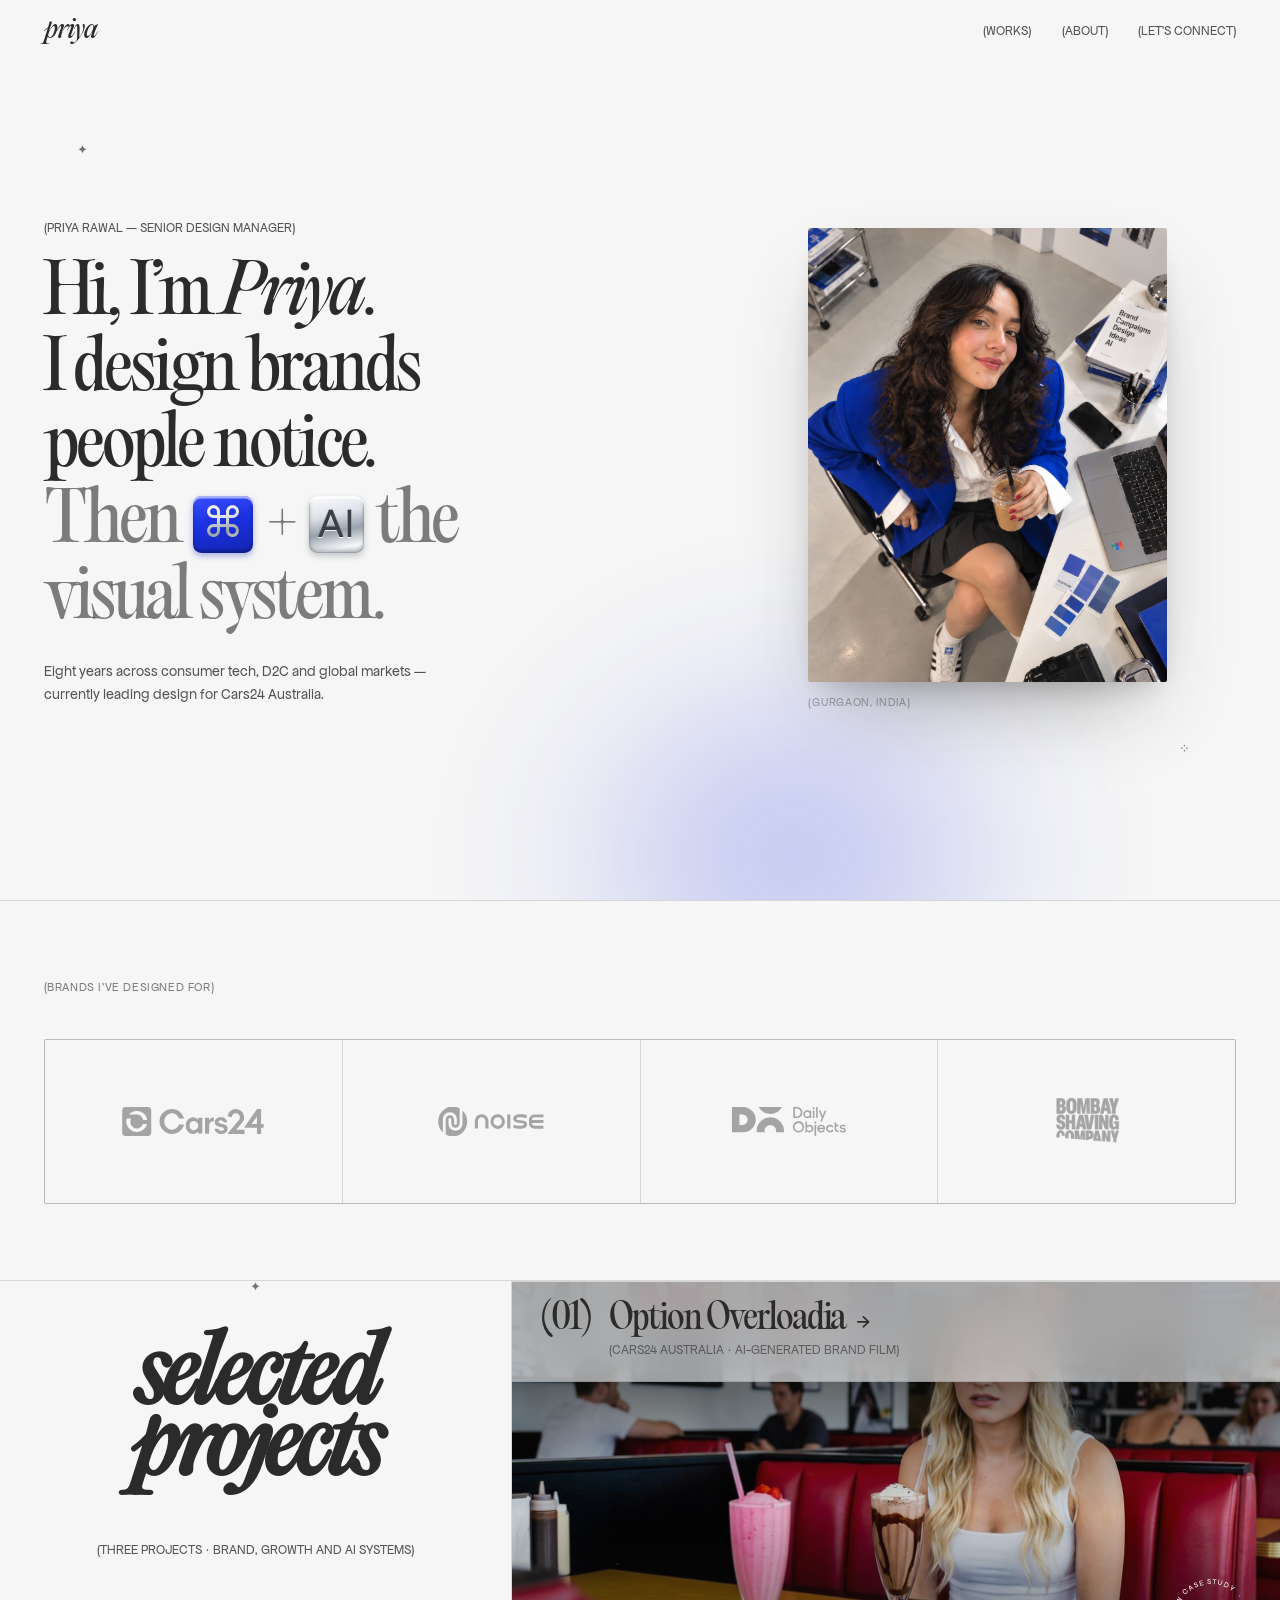
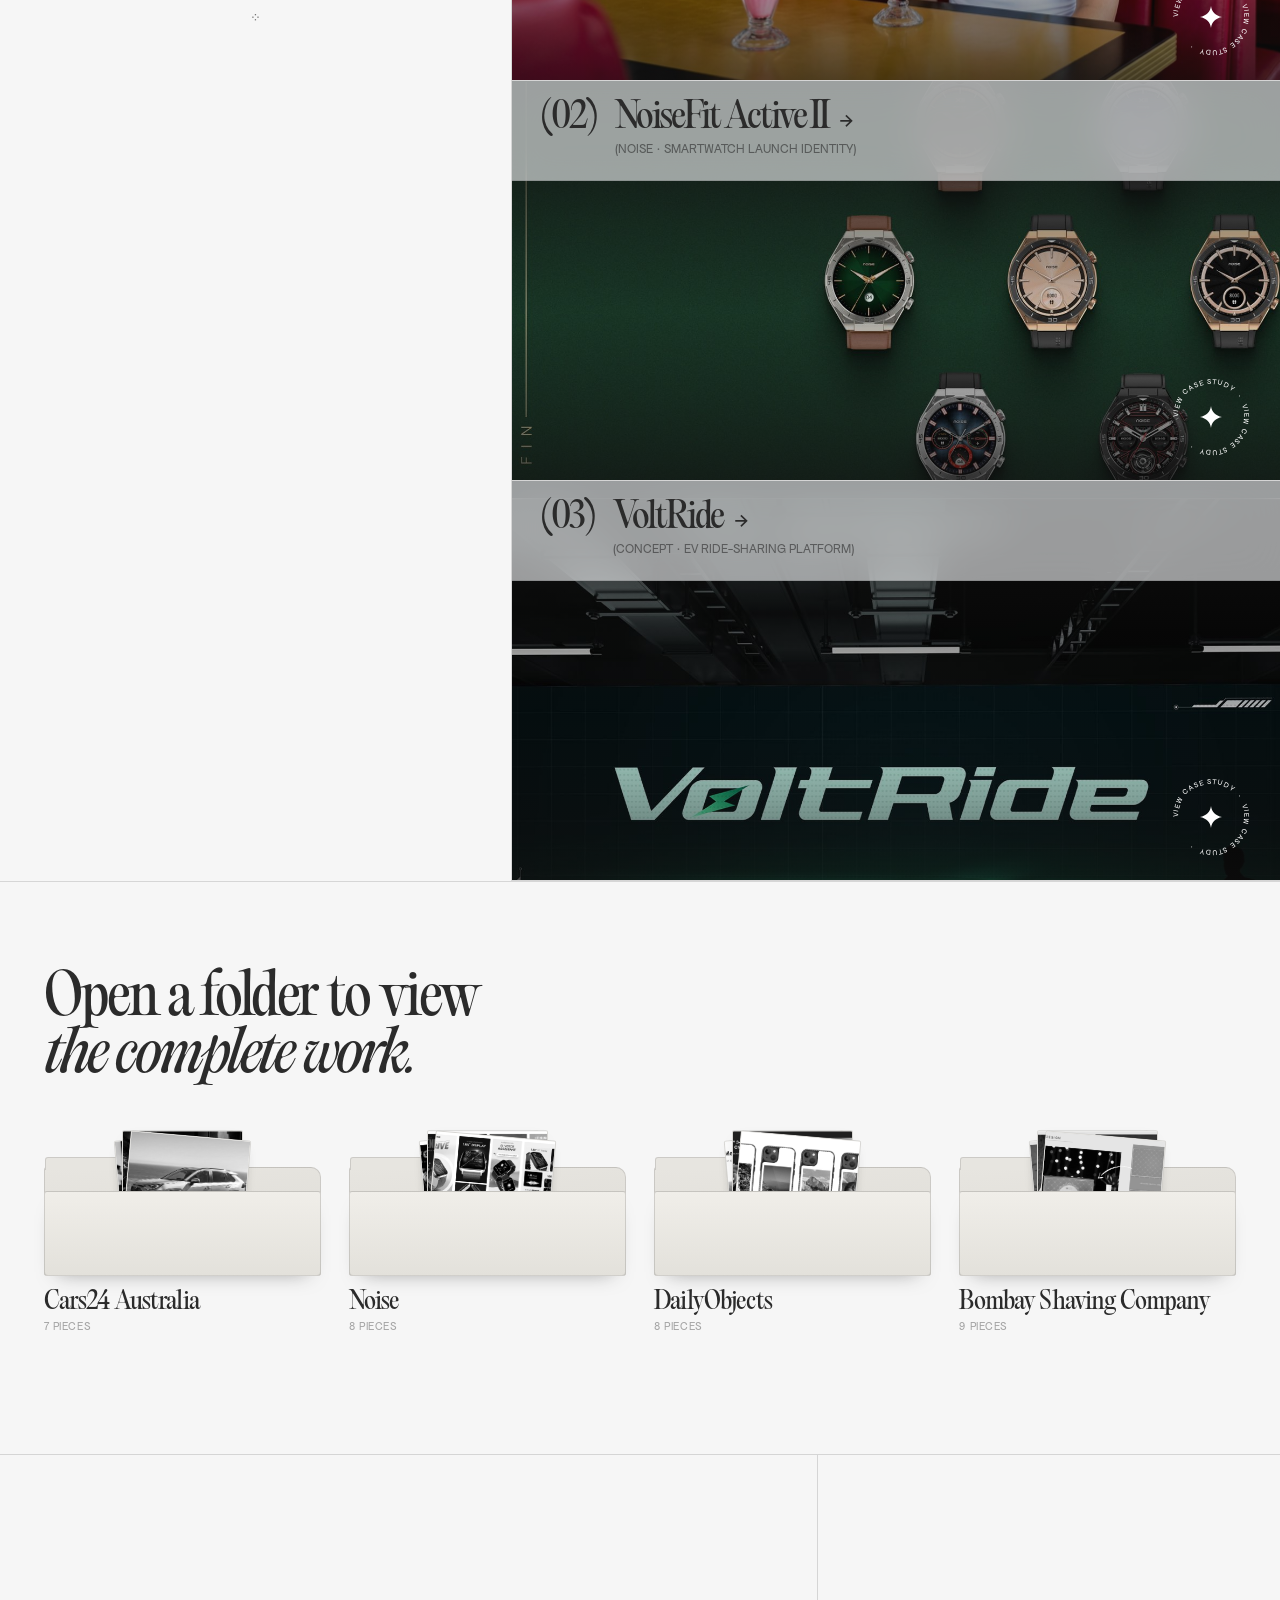
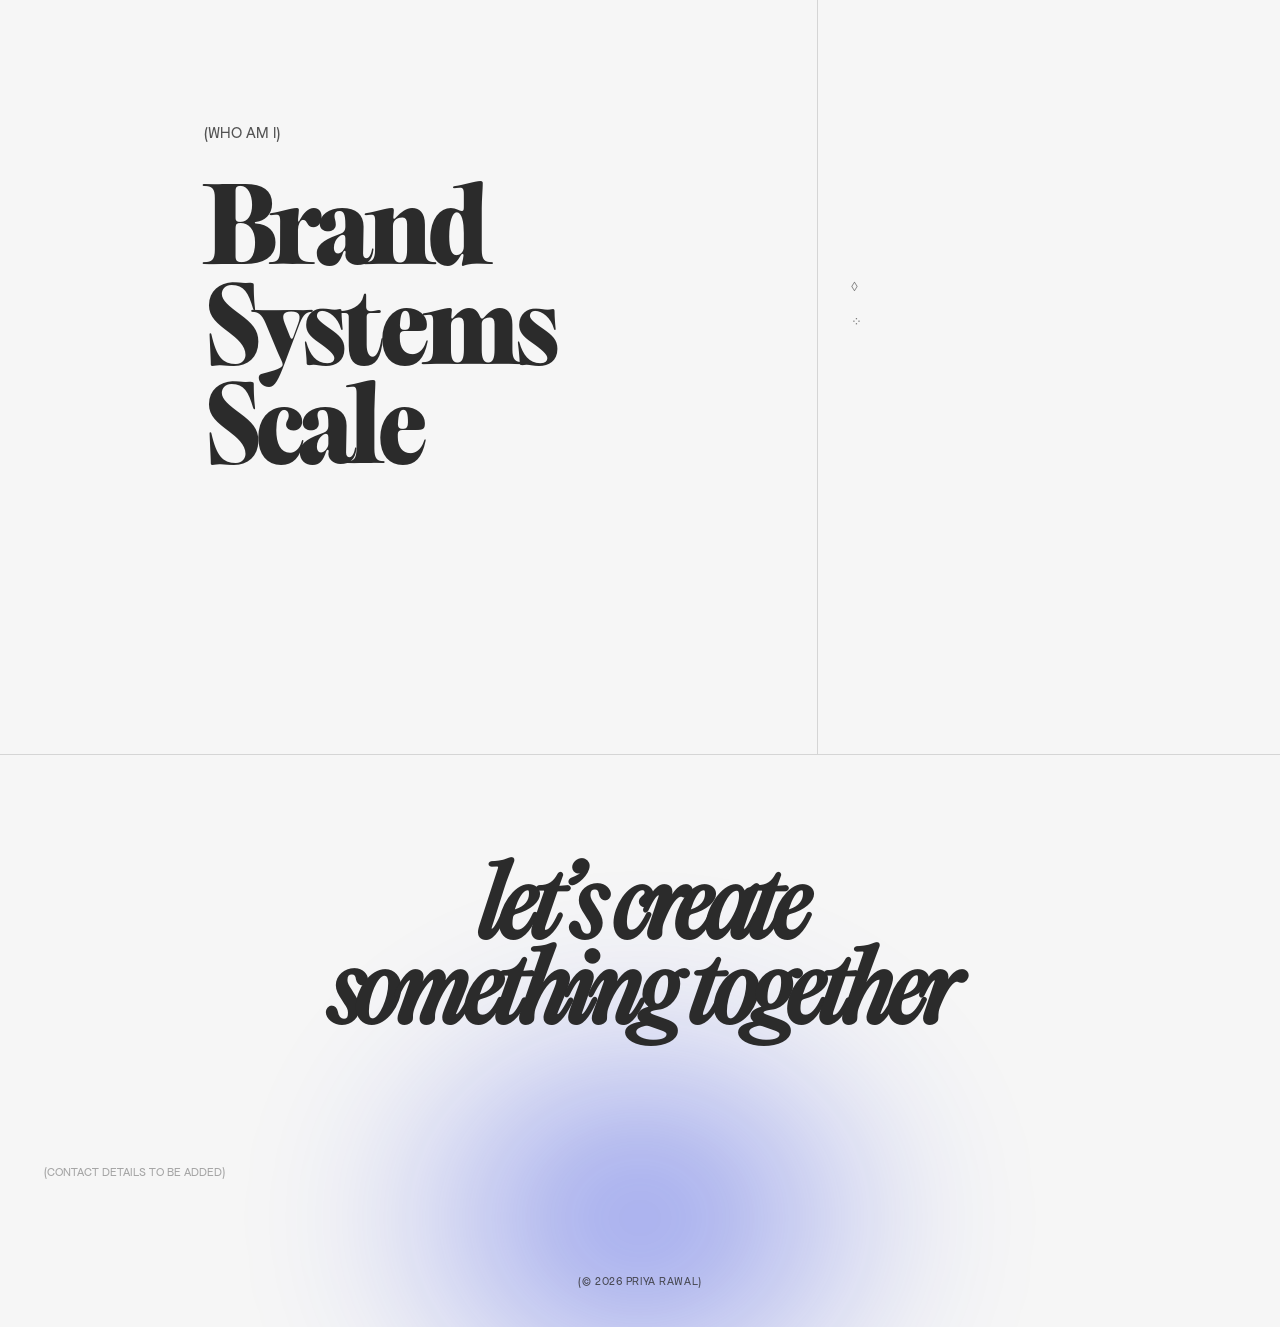
==== index.html @ dd994a98 "Priya Rawal — portfolio Senior Design Manager. Brand, growth and AI-assisted creative systems. Work " ====
<!doctype html>
<html lang="en">
<head>
<meta charset="utf-8">
<meta name="viewport" content="width=device-width, initial-scale=1">
<meta name="robots" content="index, follow, max-image-preview:large">
<meta name="description" content="Priya Rawal, Senior Design Manager: brand and growth design for Cars24 Australia, the Option Overloadia AI film, launch identities for Noise and DailyObjects.">
<link rel="canonical" href="https://priya-rawal-portfolio.github.io/">
<meta property="og:type" content="website">
<meta property="og:site_name" content="Priya Rawal">
<meta property="og:url" content="https://priya-rawal-portfolio.github.io/">
<meta property="og:title" content="Priya Rawal — Senior Design Manager, Cars24 Australia">
<meta property="og:description" content="Brand and growth design at Cars24 Australia; wearables for Noise, accessories for DailyObjects.">
<meta property="og:image" content="https://priya-rawal-portfolio.github.io/priya-assets/hero/priya-wide.jpg">
<meta property="og:image:width" content="1800">
<meta property="og:image:height" content="1013">
<meta property="og:image:alt" content="Priya Rawal — Senior Design Manager, Cars24 Australia">
<meta name="twitter:card" content="summary_large_image">
<title>Priya Rawal — Senior Design Manager</title>
<link rel="icon" href="data:image/svg+xml,%3Csvg xmlns='http://www.w3.org/2000/svg' viewBox='0 0 32 32'%3E%3Crect width='32' height='32' fill='%23F6F6F6'/%3E%3Ctext x='16' y='24' font-size='24' text-anchor='middle' fill='%232B2B2B' font-family='Georgia,serif' font-style='italic'%3Ep%3C/text%3E%3C/svg%3E">
<style>
/* ── fonts ───────────────────────────────────────────────── */
@font-face{font-family:"Editorial";src:url("priya-assets/fonts/editorial-regular.woff2") format("woff2");font-weight:400;font-style:normal;font-display:swap}
@font-face{font-family:"Editorial";src:url("priya-assets/fonts/editorial-italic.woff2") format("woff2");font-weight:400;font-style:italic;font-display:swap}
@font-face{font-family:"Editorial";src:url("priya-assets/fonts/editorial-ultrabold.woff2") format("woff2");font-weight:800;font-style:normal;font-display:swap}
@font-face{font-family:"Apfel";src:url("priya-assets/fonts/apfel-400.woff2") format("woff2");font-weight:400;font-style:normal;font-display:swap}
@font-face{font-family:"Apfel";src:url("priya-assets/fonts/apfel-500.woff2") format("woff2");font-weight:500;font-style:normal;font-display:swap}

:root{
  --canvas:#F6F6F6;
  --ink:#2B2B2B;
  --ink-80:rgba(43,43,43,.8);
  --ink-60:rgba(43,43,43,.6);
  --ink-40:rgba(43,43,43,.4);
  --rule:rgba(43,43,43,.16);
  --accent:#1B31E0;
  --chrome-1:#FFFFFF;--chrome-2:#DFE3E9;--chrome-3:#9AA2AD;--chrome-4:#F2F4F7;
  --serif:"Editorial",Georgia,"Times New Roman",serif;
  --sans:"Apfel",-apple-system,BlinkMacSystemFont,"Segoe UI",sans-serif;
  --pad:clamp(20px,3.4vw,72px);
}
*{box-sizing:border-box}
html{scroll-behavior:auto}
body{
  margin:0;background:var(--canvas);color:var(--ink);
  font-family:var(--sans);font-size:14px;line-height:1.5;
  -webkit-font-smoothing:antialiased;overflow-x:hidden;
}
a{color:inherit;text-decoration:none}
::selection{background:var(--accent);color:#fff}
:focus-visible{outline:2px solid var(--accent);outline-offset:4px}

.lbl{font-family:var(--sans);font-size:13px;line-height:1.5;letter-spacing:normal;text-transform:uppercase;color:var(--ink-80);margin:0}
.ser{font-family:var(--serif);font-weight:400;margin:0}
em,.it{font-style:italic}

/* soft coral bloom */
.bloom{position:absolute;border-radius:50%;pointer-events:none;
  background:radial-gradient(closest-side,var(--accent) 0%,rgba(27,49,224,.42) 38%,rgba(27,49,224,0) 72%);
  filter:blur(70px);opacity:.30;z-index:0}

/* Custom cursor: an 8px dot replaces the native arrow, blended so it inverts on any ground.
   Hover pointers only — never hide the cursor on touch or for reduced-motion users. */
@media (hover:hover) and (pointer:fine){
  html.has-dot,
  html.has-dot body,
  html.has-dot a,
  html.has-dot button,
  html.has-dot input,
  html.has-dot textarea,
  html.has-dot label,
  html.has-dot *{cursor:none}
}
.cursor-dot{position:fixed;left:0;top:0;width:8px;height:8px;margin:-4px 0 0 -4px;
  border-radius:100px;background:var(--canvas);mix-blend-mode:exclusion;
  z-index:13;pointer-events:none;opacity:0;
  transform:translate3d(-99px,-99px,0);will-change:transform;
  transition:opacity .25s ease,width .25s ease,height .25s ease,margin .25s ease}
.cursor-dot.on{opacity:1}
.cursor-dot.big{width:26px;height:26px;margin:-13px 0 0 -13px}

/* dingbats */
.ding{position:absolute;color:var(--ink);opacity:.65;pointer-events:none;user-select:none;font-size:13px;line-height:1}
/* the marks turn continuously (~7.8s) and breathe */
@keyframes dingSpin{to{rotate:360deg}}
@keyframes dingPulse{0%,100%{scale:1}50%{scale:1.42}}
#hero .ding{display:inline-block;animation:dingSpin 7.8s linear infinite,dingPulse 3.2s ease-in-out infinite}

/* ── nav ─────────────────────────────────────────────────── */
.nav{position:fixed;top:0;left:0;right:0;z-index:60;display:flex;justify-content:space-between;align-items:center;
  padding:19px clamp(20px,2.8vw,40px);mix-blend-mode:normal;transition:transform .28s cubic-bezier(.22,1,.36,1),opacity .28s}
.nav.hide{transform:translateY(-120%);opacity:0}
.nav .mark{font-family:var(--serif);font-style:italic;font-size:26px;letter-spacing:-.03em;line-height:1}
.nav .links{display:flex;gap:clamp(14px,2.4vw,34px)}
.nav .links a{font-size:13px;line-height:1.5;letter-spacing:normal;text-transform:uppercase;color:var(--ink-80);position:relative}
/* the links are only ~20px tall; stretch the tappable area to 44px on touch
   without shifting the type, which stays optically where it was. */
@media (hover:none),(pointer:coarse){
  .nav .links a{display:inline-flex;align-items:center;min-height:44px}
  .nav .links a::after{bottom:11px}
}
.nav .links a::after{content:"";position:absolute;left:0;right:0;bottom:-3px;height:1px;background:currentColor;
  transform:scaleX(0);transform-origin:right;transition:transform .28s cubic-bezier(.22,1,.36,1)}
.nav .links a:hover::after,.nav .links a:focus-visible::after{transform:scaleX(1);transform-origin:left}

/* ── hero ────────────────────────────────────────────────── */
#hero{position:relative;min-height:100svh;display:flex;flex-direction:column;justify-content:center;align-items:center;
  padding:120px var(--pad) 64px;overflow:hidden}
#hero .bloom{width:min(900px,120vw);height:min(760px,100vw);left:50%;bottom:-32%;transform:translateX(-50%)}
.hero-type{position:relative;z-index:2;margin:0;display:flex;flex-direction:column;align-items:center;
  font-family:var(--serif);font-size:clamp(34px,8.889vw,128px);line-height:1.06;letter-spacing:-.035em;color:var(--ink)}
.hero-type span{display:block;white-space:nowrap}
/* ragged composition: offsets locked to the type size */
.hero-type .l1{transform:translateX(-.93em)}
.hero-type .l2{transform:translateX(-.44em)}
.hero-type .l3{transform:translateX(.48em)}
.scrollcue{display:none}
/* Shown only where the hero is two stacked screens — it is the cue that the
   photo is the first of them. */
@media (max-width:900px){
  .desk-photo .scrollcue{display:block;position:absolute;z-index:3;left:0;right:0;
    bottom:calc(52px + env(safe-area-inset-bottom));text-align:center;
    color:rgba(255,255,255,.9);filter:drop-shadow(0 1px 4px rgba(0,0,0,.5))}
  .desk-photo .scrollcue svg{display:inline-block}
  .desk-photo .scrollcue .dot{animation:cuedrop 1.9s ease-in-out infinite}
}
@keyframes cuedrop{0%,100%{transform:translateY(0);opacity:1}50%{transform:translateY(7px);opacity:.35}}
@media (prefers-reduced-motion:reduce){.desk-photo .scrollcue .dot{animation:none}}

/* ── works ───────────────────────────────────────────────── */
#works{position:relative;display:grid;grid-template-columns:40% 60%;
  border-top:1px solid var(--rule);align-items:start}
.works-col{border-right:1px solid var(--rule);min-height:100%;padding:0 0 clamp(80px,12vw,180px)}
.works-rail{position:sticky;top:clamp(88px,20vh,250px);align-self:start;
  display:flex;flex-direction:column;align-items:center;justify-content:center;
  gap:52px;width:min(320px,80%);margin:0 auto;padding:0;text-align:center}
.works-rail h2{font-family:var(--serif);font-style:italic;font-size:clamp(50px,6.944vw,100px);line-height:.80;letter-spacing:-.04em;margin:0}
.works-rail .lbl{font-size:13px}
.works-list{display:flex;flex-direction:column}

.row{position:relative;height:400px;border-bottom:1px solid var(--rule);display:block;overflow:hidden;isolation:isolate}
.row:first-child{border-top:1px solid var(--rule)}
/* The cover is the artwork, full colour, edge to edge. */
.row .shot{position:absolute;inset:0;z-index:0}
.row .shot img{width:100%;height:100%;object-fit:cover;display:block;
  transform:scale(1.03);transition:transform .6s cubic-bezier(.22,1,.36,1)}
.row:hover .shot img,.row:focus-within .shot img{transform:scale(1)}
/* A dark scrim, only as strong as the white type needs to stay readable. */
.row .shot::after{content:"";position:absolute;inset:0;pointer-events:none;
  background:linear-gradient(180deg,rgba(16,16,16,.62) 0%,rgba(16,16,16,.34) 26%,
    rgba(16,16,16,.16) 52%,rgba(16,16,16,.40) 78%,rgba(16,16,16,.66) 100%)}

/* Frosted glass strip across the top of the cover — the title sits on glass,
   not on the photograph, so it reads at any brightness. */
.row .head{position:absolute;z-index:2;left:0;right:0;top:0;
  display:grid;grid-template-columns:auto auto 1fr;align-items:baseline;
  column-gap:clamp(14px,1.4vw,26px);row-gap:2px;
  padding:clamp(15px,1.5vw,28px) clamp(24px,2.2vw,52px) clamp(16px,1.6vw,30px);
  background:rgba(243,244,246,.62);
  -webkit-backdrop-filter:blur(20px) saturate(1.35);backdrop-filter:blur(20px) saturate(1.35);
  border-bottom:1px solid rgba(43,43,43,.14)}
.row .head .n,.row .head .t{font-family:var(--serif);font-size:clamp(24px,2.778vw,40px);
  line-height:1.06;letter-spacing:-.06em;color:var(--ink)}
.row .head .t{display:inline-flex;align-items:baseline;gap:.34em}
.row .head .t::after{content:"→";font-family:var(--sans);font-size:.62em;
  transform:translateX(0);transition:transform .34s cubic-bezier(.22,1,.36,1)}
.row:hover .head .t::after,.row:focus-within .head .t::after{transform:translateX(.34em)}
.row .head .m{grid-column:2;font-size:13px;line-height:1.5;letter-spacing:normal;
  text-transform:uppercase;color:var(--ink-60)}

.row .cta{position:absolute;z-index:2;left:32px;bottom:20px;display:flex;align-items:center;gap:10px;color:#fff;
  font-family:var(--serif);font-size:clamp(17px,1.667vw,24px);line-height:1;letter-spacing:-.05em}
.row .cta svg{width:18px;height:18px;opacity:0;transform:translateX(-6px);transition:opacity .22s,transform .22s cubic-bezier(.22,1,.36,1)}
.row:hover .cta svg,.row:focus-within .cta svg{opacity:1;transform:translateX(0)}

.badge{position:absolute;z-index:2;right:24px;bottom:18px;width:90px;height:90px;display:grid;place-items:center;color:#fff}
.badge .ring{position:absolute;inset:0;animation:spin 22s linear infinite}
.badge .ring text{font-family:var(--sans);font-size:8.4px;letter-spacing:.14em;text-transform:uppercase;fill:#fff}
.badge .star{width:22px;height:22px}
@keyframes spin{to{transform:rotate(360deg)}}

/* ── about ───────────────────────────────────────────────── */
#about{position:relative;display:grid;grid-template-columns:63.9% 36.1%;min-height:100svh;align-items:center;border-top:1px solid var(--rule)}
.about-l{padding:clamp(48px,6vw,80px) clamp(20px,4vw,56px) clamp(48px,6vw,80px) clamp(20px,15.97vw,230px);
  border-right:1px solid var(--rule);align-self:stretch;display:flex;flex-direction:column;justify-content:center}
.about-l .lbl{font-size:16px;margin-bottom:clamp(26px,4vw,44px)}
.about-l h3{font-family:var(--serif);font-size:clamp(46px,7.778vw,112px);line-height:1;letter-spacing:-.06em;margin:0}
.about-r{padding:clamp(48px,6vw,80px) clamp(20px,3vw,40px) clamp(48px,6vw,80px) clamp(20px,2.6vw,37px);
  display:flex;flex-direction:column;justify-content:center;gap:22px;position:relative}
.about-r p{max-width:46ch;font-size:16px;line-height:1.5;color:var(--ink)}
.about-r .ding{position:static;display:block;opacity:.6}

/* ── testimonials ────────────────────────────────────────── */
#testimonials{border-top:1px solid var(--rule);padding:clamp(64px,8.33vw,120px) clamp(20px,2.8vw,40px) clamp(88px,13vw,190px);text-align:center}
#testimonials h2{font-family:var(--serif);font-size:clamp(44px,6.944vw,100px);line-height:.80;letter-spacing:-.04em;margin:22px 0 clamp(48px,6vw,80px)}
.cards{columns:3;column-gap:22px;max-width:1240px;margin:0 auto;text-align:left}
.card{break-inside:avoid;margin-bottom:22px;background:#fff;border-radius:14px;padding:26px 26px 22px;
  border:1px solid rgba(43,43,43,.07)}
.card p{font-size:13.5px;line-height:1.62;color:var(--ink-80);margin:0 0 14px}
.card .who{display:flex;align-items:center;gap:12px;padding-top:14px;border-top:1px solid rgba(43,43,43,.08);margin-top:4px}
.card .av{width:38px;height:38px;border-radius:50%;background:rgba(43,43,43,.09);flex:none;display:grid;place-items:center;
  font-family:var(--serif);font-size:16px;color:var(--ink-60)}
.card .nm{font-size:13.5px;font-weight:500}
.card .ro{font-size:12.5px;color:var(--ink-60)}
.card .tbd{font-size:11px;letter-spacing:.09em;text-transform:uppercase;color:var(--ink-40)}

/* ── contact ─────────────────────────────────────────────── */
#contact{position:relative;border-top:1px solid var(--rule);padding:clamp(56px,8vw,96px) clamp(20px,2.8vw,40px) 0;overflow:hidden}
#contact .bloom{width:min(860px,130vw);height:min(700px,110vw);left:38%;bottom:-42%;transform:translateX(-50%);opacity:.5}
.contact-head{position:relative;z-index:2;text-align:center}
.contact-head h2{font-family:var(--serif);font-style:italic;font-size:clamp(38px,7.361vw,106px);line-height:.90;letter-spacing:-.06em;margin:22px 0 0;max-width:20ch;margin-inline:auto}
.contact-grid{position:relative;z-index:2;display:grid;grid-template-columns:1fr 1fr;gap:clamp(36px,6vw,80px);
  margin-top:clamp(48px,8vw,110px);align-items:start}
.social h3{font-family:var(--serif);font-size:34px;letter-spacing:-.03em;margin:0 0 20px}
.social ul{list-style:none;margin:0;padding:0;display:flex;flex-direction:column;gap:13px}
.social ul a{display:inline-flex;align-items:center;gap:10px;font-size:13.5px;color:var(--ink-80)}
.social ul a:hover{color:var(--ink)}
.social ul svg{width:15px;height:15px;flex:none}
.social .mail{margin-top:clamp(40px,7vw,96px);font-family:var(--serif);font-size:clamp(20px,2vw,26px);letter-spacing:-.02em;display:inline-flex;align-items:center;gap:9px}

form{display:flex;flex-direction:column;gap:26px}
[hidden]{display:none!important}
.field label{display:block;font-size:12.5px;color:var(--ink-80);margin-bottom:7px}
.field input,.field textarea{width:100%;background:transparent;border:0;border-bottom:1px solid var(--ink-40);
  padding:7px 0 11px;font-family:var(--sans);font-size:14px;color:var(--ink);resize:none}
.field input::placeholder,.field textarea::placeholder{color:var(--ink-40)}
.field input:focus,.field textarea:focus{outline:none;border-bottom-color:var(--ink)}
form .submit{align-self:flex-end;background:transparent;border:0;cursor:pointer;
  font-family:var(--serif);font-size:24px;letter-spacing:-.02em;color:var(--ink);display:inline-flex;align-items:center;gap:9px}
form .submit:hover{opacity:.65}
.colophon{position:relative;z-index:2;text-align:center;padding:clamp(40px,7vw,80px) 0 26px;font-size:11.5px;letter-spacing:.05em;text-transform:uppercase;color:var(--ink-80)}

/* ── hero supporting line ────────────────────────────────── */
.hero-sub{position:relative;z-index:2;margin-top:clamp(26px,3.4vw,44px);max-width:56ch;text-align:center;
  font-size:15px;line-height:1.55;color:var(--ink-80)}
.hero-sub b{color:var(--ink);font-weight:500}
.hero-eyebrow{position:relative;z-index:2;margin-bottom:clamp(22px,3vw,40px);text-align:center}

/* ── credibility strip ───────────────────────────────────── */
#creds{border-top:1px solid var(--rule);padding:clamp(30px,3.6vw,52px) var(--pad)}
#creds .lbl{text-align:center;font-size:13px;margin-bottom:clamp(18px,2.2vw,30px)}
.credrow{display:flex;flex-wrap:wrap;align-items:center;justify-content:center;
  gap:clamp(20px,4.4vw,68px)}
.credrow a{font-family:var(--serif);font-size:clamp(20px,2.5vw,34px);line-height:1;
  letter-spacing:-.035em;color:var(--ink);opacity:.62;position:relative;
  transition:opacity .22s ease}
.credrow a:hover,.credrow a:focus-visible{opacity:1;font-style:italic}
.credrow a::after{content:"";position:absolute;left:0;right:0;bottom:-6px;height:1px;background:currentColor;
  transform:scaleX(0);transform-origin:right;transition:transform .28s cubic-bezier(.22,1,.36,1)}
.credrow a:hover::after,.credrow a:focus-visible::after{transform:scaleX(1);transform-origin:left}

/* ── project category tag ────────────────────────────────── */
.row .head .cat{display:none}   /* .m already carries the discipline */
.row .head .cat i{font-style:normal;border-bottom:1px solid currentColor;padding-bottom:2px}

/* ── shared section header ───────────────────────────────── */
.sec-top{display:flex;flex-direction:column;gap:16px;margin-bottom:clamp(34px,4.4vw,62px);max-width:62ch}
.sec-top h2{font-family:var(--serif);font-size:clamp(38px,5.6vw,80px);line-height:.86;letter-spacing:-.045em;margin:0}
.sec-top p{font-size:16px;line-height:1.5;color:var(--ink-80);max-width:52ch}


/* ── scroll reveal ───────────────────────────────────────── */
.rv{opacity:0;transform:translateY(16px);transition:opacity .42s cubic-bezier(.22,1,.36,1),transform .42s cubic-bezier(.22,1,.36,1)}
.rv.in{opacity:1;transform:none}

/* ── responsive ──────────────────────────────────────────── */
@media (max-width:900px){
  #works{grid-template-columns:1fr}
  .works-col{border-right:0;border-bottom:1px solid var(--rule);padding:0}
  .works-rail{position:static;width:auto;margin:0;gap:26px;padding:clamp(48px,10vw,80px) var(--pad);align-items:flex-start;text-align:left}
  #about{grid-template-columns:1fr}
  .about-l{border-right:0;border-bottom:1px solid var(--rule)}
  .cards{columns:2}
  .contact-grid{grid-template-columns:1fr}
  .row{height:320px}
  .badge{width:74px;height:74px}
}
@media (max-width:600px){
  .credrow{gap:16px 26px}
  .cards{columns:1}
  .row{height:280px}
  .row .head{top:18px}
  .row .head .m{width:100%}
  .badge{display:none}
  .hero-type{line-height:.88}
  .hero-type .l1,.hero-type .l2,.hero-type .l3{transform:none}
  .hero-photo{display:none}
}
/* No hover on touch — show the covers by default so phones don't get empty rows */
@media (hover:none),(pointer:coarse){
  .row .shot{filter:none}
  .row .shot img{transform:none}
  .row .cta svg{opacity:1;transform:none}
}

/* 320px-class phones: the 40px floor still clips "Building AI-powered" */
@media (max-width:365px){
  .hero-type{font-size:27px;letter-spacing:-.045em}
  .hero-eyebrow,.hero-sub{font-size:13px}
}

@media (prefers-reduced-motion:reduce){
  html{scroll-behavior:auto}
  *{animation-duration:.01ms!important;transition-duration:.01ms!important}
  .rv{opacity:1;transform:none}
}

/* ── client logo grid ────────────────────────────────────────
   Every mark is driven as a CSS mask, so one mechanism recolours all four —
   grey at rest, the brand's own colour on hover — regardless of whether the
   source file is vector or raster. Colours and files are first-party: each was
   taken from that brand's own site or CDN. */
#clients{border-top:1px solid var(--rule);padding:clamp(44px,6vw,84px) var(--pad)}
.clients-lbl{font-size:12px;letter-spacing:.05em;text-transform:uppercase;color:var(--ink-60);
  margin:0 0 clamp(26px,3.4vw,44px)}
.logo-grid{display:grid;grid-template-columns:repeat(4,1fr);gap:1px;background:var(--rule);
  border:1px solid var(--rule);border-radius:2px;overflow:hidden}
.logo-cell{background:var(--canvas);display:grid;place-items:center;
  padding:clamp(26px,3.6vw,44px) clamp(12px,2vw,26px);min-height:clamp(96px,11vw,142px);
  transition:background .3s ease}
.logo-cell:hover{background:#fff}
.logo-cell .mk{display:block;width:100%;max-width:var(--w);height:var(--h);
  background-color:var(--ink-40);
  -webkit-mask:var(--src) center/contain no-repeat;mask:var(--src) center/contain no-repeat;
  transition:background-color .32s ease}
.logo-cell:hover .mk{background-color:var(--brand)}
/* the four marks have very different proportions (4.9:1 down to 1.4:1), so each
   gets its own optical height rather than one shared value */
.logo-cell.c-cars24      {--src:url("priya-assets/logos/cars24.svg");      --brand:#4736FE;--h:clamp(20px,2.3vw,30px);--w:170px}
.logo-cell.c-noise       {--src:url("priya-assets/logos/noise.svg");       --brand:#505AF0;--h:clamp(19px,2.2vw,29px);--w:132px}
.logo-cell.c-dailyobjects{--src:url("priya-assets/logos/dailyobjects.svg");--brand:#20A87E;--h:clamp(20px,2.3vw,30px);--w:172px}
.logo-cell.c-bombay      {--src:url("priya-assets/logos/bombay.png");      --brand:#040707;--h:clamp(50px,5.8vw,76px);--w:112px}
@media (max-width:700px){ .logo-grid{grid-template-columns:repeat(2,1fr)} }
@media (hover:none),(pointer:coarse){ .logo-cell .mk{background-color:var(--brand)} }

/* ── the folder shelf, now its own section ───────────────── */
#shelf{border-top:1px solid var(--rule);padding:clamp(48px,7vw,96px) var(--pad) clamp(56px,8vw,110px)}
/* no max-width: the <br> in the markup sets the two lines, and a ch-based cap
   was squeezing a two-line heading into six. */
.shelf-head{margin:0 0 clamp(34px,4.4vw,60px)}
.shelf-head h2{font-family:var(--serif);font-weight:400;margin:0;
  font-size:clamp(30px,4.4vw,62px);line-height:1.02;letter-spacing:-.045em}
.shelf-head h2 em{font-style:italic}
/* the folders are the main navigation now, so let them use the full measure
   rather than the 1000px cap they inherited from sitting inside the hero */
#shelf .folders{max-width:none;margin-top:0;row-gap:clamp(38px,4vw,52px)}
#shelf .folder .fbox{height:clamp(104px,10.5vw,150px)}
#shelf .folder .nm{font-size:clamp(20px,1.9vw,27px)}
/* two-line company names must not push their piece-count out of line */
#shelf .folder .meta{min-height:62px}
@media (max-width:900px){ #shelf .folder .meta{min-height:56px} }

/* ── desk hero: photo, copy, and openable company folders ──── */
#desk{position:relative;min-height:100svh;display:grid;align-items:center;
  grid-template-columns:minmax(0,1.32fr) minmax(0,1fr);
  gap:clamp(24px,3.4vw,64px);padding:clamp(84px,9.5vh,120px) var(--pad) clamp(40px,6vh,72px);overflow:hidden}
#desk .bloom{width:min(820px,110vw);height:min(700px,95vw);left:62%;bottom:-34%;transform:translateX(-50%);opacity:.30}
.desk-copy{position:relative;z-index:3}
.desk-copy .eyebrow{font-size:13px;text-transform:uppercase;color:var(--ink-80);margin:0 0 clamp(26px,3vw,44px)}
.desk-copy h1{font-family:var(--serif);font-weight:400;margin:0;
  font-size:clamp(40px,6.4vw,96px);line-height:1.12;letter-spacing:-.045em}
.desk-copy h1 .l2{display:block;text-wrap:balance}
.desk-copy h1 .l3{display:block;color:var(--ink-60);text-wrap:balance}
.desk-copy h1 em{font-style:italic}
/* the ⌘ cap, built to the chrome-and-blue reference: a blue key with a
   brushed-silver glyph and a lit top edge */
.key{display:inline-flex;align-items:center;justify-content:center;
  min-width:.92em;padding:.06em .22em;margin:0 .04em;border-radius:.2em;
  background:linear-gradient(168deg,#3A50FF 0%,var(--accent) 46%,#1226B4 100%);
  font-family:var(--sans);font-size:.62em;line-height:1.25;vertical-align:.12em;letter-spacing:0;
  box-shadow:inset 0 .06em 0 rgba(255,255,255,.55),inset 0 -.07em .1em rgba(0,0,0,.28),
             0 .07em .16em rgba(18,38,180,.34);
  color:transparent;background-clip:padding-box}
.key i{font-style:normal;
  background:linear-gradient(168deg,var(--chrome-1) 0%,var(--chrome-2) 38%,var(--chrome-3) 62%,var(--chrome-1) 100%);
  -webkit-background-clip:text;background-clip:text;color:transparent;
  filter:drop-shadow(0 .02em .01em rgba(0,0,0,.35))}
/* "AI" is the second key in the reference — brushed chrome with the letters
   engraved into it. Flat silver text on a near-white page has no contrast;
   as a key it has edges, so it reads. */
.key.chrome{background:linear-gradient(168deg,#FDFDFE 0%,var(--chrome-2) 34%,var(--chrome-3) 60%,#F7F8FA 86%,var(--chrome-2) 100%);
  box-shadow:inset 0 .06em 0 rgba(255,255,255,.9),inset 0 -.07em .1em rgba(90,98,110,.45),
             inset 0 0 0 1px rgba(120,128,140,.35),0 .07em .16em rgba(80,88,100,.3)}
.key.chrome i{background:none;color:#3A4048;
  text-shadow:0 1px 0 rgba(255,255,255,.85),0 -1px 1px rgba(60,66,76,.4);
  filter:none;letter-spacing:.02em}
@supports not (background-clip:text){ .key i{color:var(--canvas);background:none} .key.chrome i{color:#3A4048} }
.desk-sub{margin-top:clamp(30px,3.4vw,48px);max-width:46ch;font-size:15px;line-height:1.6;color:var(--ink-80)}

.desk-photo{position:relative;z-index:2;justify-self:center;width:min(100%,clamp(300px,31vw,500px))}
.desk-photo img{width:100%;height:auto;display:block;border-radius:2px;
  box-shadow:0 40px 80px -30px rgba(43,43,43,.42),0 14px 28px -14px rgba(43,43,43,.26)}
.desk-photo .cap{margin-top:12px;font-size:11.5px;letter-spacing:.06em;text-transform:uppercase;color:var(--ink-40)}

/* folders */
.folders{grid-column:1 / -1;position:relative;z-index:3;
  display:grid;grid-template-columns:repeat(auto-fit,minmax(168px,1fr));
  column-gap:clamp(16px,2.2vw,30px);
  /* the rows need clearance: an open folder's cards rise ~40px out of the box and
     would otherwise land on the label of the folder above it. */
  row-gap:clamp(50px,4.6vw,58px);margin-top:clamp(22px,2.8vw,40px);max-width:1000px}
.folder{position:relative;display:flex;flex-direction:column;gap:14px;text-align:left}
.folder:hover,.folder:focus-within,.folder.peeking{z-index:2}
.folder .fbox{position:relative;height:clamp(96px,8.2vw,116px);perspective:700px}
/* back panel + tab */
.folder .back{position:absolute;inset:auto 0 0 0;height:82%;border-radius:3px 10px 3px 3px;
  background:linear-gradient(175deg,#E7E5E0,#DCDAD4);border:1px solid rgba(43,43,43,.14)}
.folder .back::before{content:"";position:absolute;left:0;top:-11px;width:44%;height:12px;
  border-radius:3px 8px 0 0;background:#E7E5E0;border:1px solid rgba(43,43,43,.14);border-bottom:0}
/* the work peeking out */
.folder .peek{position:absolute;left:8%;right:8%;bottom:26%;height:74%;
  display:grid;place-items:end center}
.folder .peek i{position:absolute;bottom:0;width:52%;height:100%;border-radius:2px;
  background:#F4F3F0;border:1px solid rgba(43,43,43,.14);overflow:hidden;
  box-shadow:0 6px 14px -8px rgba(43,43,43,.4);
  transform-origin:50% 100%;
  transition:transform .42s cubic-bezier(.22,1,.36,1)}
.folder .peek i img{width:100%;height:100%;object-fit:cover;filter:grayscale(1);transition:filter .4s ease}
.folder .peek i:nth-child(1){transform:translateY(-8%) rotate(-5deg)}
.folder .peek i:nth-child(2){transform:translateY(-13%) rotate(0deg)}
.folder .peek i:nth-child(3){transform:translateY(-8%) rotate(5deg)}
/* front flap */
.folder .front{position:absolute;inset:auto 0 0 0;height:64%;border-radius:3px 3px 4px 4px;
  background:linear-gradient(180deg,#F0EEE9,#E3E1DB);border:1px solid rgba(43,43,43,.16);
  transform-origin:50% 100%;
  box-shadow:0 10px 20px -14px rgba(43,43,43,.5);
  transition:transform .42s cubic-bezier(.22,1,.36,1)}
.folder .fbox{transition:transform .42s cubic-bezier(.22,1,.36,1)}
/* the open state — this is the affordance. .peeking is the same thing driven from
   JS on touch devices, where there is no hover to reveal it. */
.folder:hover .fbox,.folder:focus-visible .fbox,.folder.peeking .fbox{transform:translateY(-6px)}
.folder:hover .front,.folder:focus-visible .front,.folder.peeking .front{transform:rotateX(38deg)}
.folder:hover .peek i:nth-child(1),.folder:focus-visible .peek i:nth-child(1),.folder.peeking .peek i:nth-child(1){transform:translateY(-34%) rotate(-13deg)}
.folder:hover .peek i:nth-child(2),.folder:focus-visible .peek i:nth-child(2),.folder.peeking .peek i:nth-child(2){transform:translateY(-44%) rotate(0deg)}
.folder:hover .peek i:nth-child(3),.folder:focus-visible .peek i:nth-child(3),.folder.peeking .peek i:nth-child(3){transform:translateY(-34%) rotate(13deg)}
.folder:hover .peek i img,.folder:focus-visible .peek i img,.folder.peeking .peek i img{filter:grayscale(0)}
.folder .meta{display:flex;flex-direction:column;gap:3px;min-height:48px}
.folder .nm{font-family:var(--serif);font-size:clamp(19px,1.6vw,23px);line-height:1.05;letter-spacing:-.035em}
.folder:hover .nm,.folder:focus-visible .nm{font-style:italic}
.folder.peeking .fbox{transform:translateY(-8px)}
.folder .ct{font-size:11.5px;letter-spacing:.05em;text-transform:uppercase;color:var(--ink-40)}

@media (max-width:900px){
  /* On a phone the hero is two full screens, not one split one: the photo runs
     edge to edge as the first thing you see, and the introduction is its own
     screen underneath it. */
  #desk{display:flex;flex-direction:column;min-height:0;padding:0;gap:0;overflow:visible}
  #desk .bloom{display:none}
  #desk > .ding{display:none}

  .desk-photo{order:-1;width:100%;max-width:none;margin:0;justify-self:stretch;
    height:100svh;min-height:520px;position:relative;overflow:hidden}
  .desk-photo img{width:100%;height:100%;object-fit:cover;object-position:56% 42%;
    border-radius:0;box-shadow:none}
  /* the caption moves onto the image now that the image is the whole screen */
  .desk-photo .cap{position:absolute;left:var(--pad);bottom:calc(20px + env(safe-area-inset-bottom));
    margin:0;color:rgba(255,255,255,.92);text-shadow:0 1px 6px rgba(0,0,0,.45);z-index:2}
  .desk-photo::after{content:"";position:absolute;inset:auto 0 0 0;height:34%;pointer-events:none;
    background:linear-gradient(to top,rgba(16,16,16,.5),transparent)}

  .desk-copy{min-height:100svh;display:flex;flex-direction:column;justify-content:center;
    padding:clamp(72px,13vh,112px) var(--pad) clamp(52px,9vh,88px)}
  .desk-copy h1{font-size:clamp(40px,11vw,66px)}

  .folders{grid-template-columns:repeat(2,1fr)}
}

/* Short laptop screens. This used to squeeze the folders into the first view;
   they now live in their own section, so the hero only has to fit the headline,
   one paragraph and a small photo — and the type can stay large. */
@media (min-width:901px) and (max-height:960px){
  #desk{padding-top:clamp(76px,8vh,100px);padding-bottom:clamp(30px,4vh,48px);gap:clamp(22px,3vw,48px)}
  .desk-copy h1{font-size:clamp(34px,5.3vw,78px)}
  .desk-photo{width:min(100%,clamp(280px,28vw,440px))}
  .desk-sub{margin-top:22px;font-size:14.5px}
  .desk-copy .eyebrow{margin-bottom:20px}
}
@media (min-width:901px) and (max-height:820px){
  .desk-copy h1{font-size:clamp(30px,4.5vw,64px)}
  .desk-photo{width:min(100%,clamp(250px,24vw,380px))}
  .desk-copy .eyebrow{margin-bottom:16px}
  .desk-sub{margin-top:18px}
}

/* ══════════════════════════════════════════════════════════════
   LARGE-SCREEN SPEC
   Every fluid value above was drawn at 1440 and stopped growing there,
   so on a 4K display this was a 1440 design stretched across 3840px:
   type left at its old size, boxes blown up to 2.5x their intended
   shape. The worst of it was the case-study covers — a fixed 400px
   height against a fluid width turned them into letterbox slivers
   showing 37% of each photograph.

   The fix is a 2240px shell (the artwork tops out at 1728x800, so
   there is nothing to scale up to) plus a type ramp that resumes
   above 1441px. Nothing below 1441px changes.
   ══════════════════════════════════════════════════════════════ */
:root{
  --shell:2240px;
  --gut:max(var(--pad),calc((100% - var(--shell))/2));
  --bgut:max(0px,calc((100% - var(--shell))/2));
}
@media (min-width:1441px){
  :root{
    --fs-micro:clamp(11.5px,calc(.1458vw + 9.4px),15px);
    --fs-label:clamp(13px,calc(.1667vw + 10.6px),17px);
    --fs-body:clamp(15px,calc(.1667vw + 12.6px),19px);
    --fs-lead:clamp(15px,calc(.375vw + 9.6px),24px);
    --fs-title:clamp(27px,calc(.5417vw + 19.2px),40px);
    --fs-cta:clamp(24px,calc(.6667vw + 14.4px),40px);
    --fs-rowtitle:clamp(40px,calc(1vw + 25.6px),64px);
    --fs-shelfh2:clamp(62px,calc(1.4167vw + 41.6px),96px);
    --fs-display:clamp(106px,calc(2.5833vw + 68.8px),168px);
    --fs-h1:clamp(92px,calc(2.4927vw + 56.3px),152px);
    --fs-mark:clamp(26px,calc(.3333vw + 21.2px),34px);
  }
  body{font-size:var(--fs-body)}
  .nav .mark{font-size:var(--fs-mark)}
  .nav .links a,.desk-copy .eyebrow,.clients-lbl,.works-rail .lbl,
  .about-l .lbl,.row .head .m,.row .head .cat{font-size:var(--fs-label)}
  .desk-photo .cap,.folder .ct,.colophon{font-size:var(--fs-micro)}
  .desk-sub{font-size:var(--fs-lead)}
  .about-r p{font-size:var(--fs-body)}
  .desk-copy h1{font-size:var(--fs-h1)}
  .works-rail h2,.about-l h3,.contact-head h2{font-size:var(--fs-display)}
  .shelf-head h2{font-size:var(--fs-shelfh2)}
  .row .head .n,.row .head .t{font-size:var(--fs-rowtitle)}
  .row .cta{font-size:var(--fs-cta)}
  #shelf .folder .nm{font-size:var(--fs-title)}
}
/* short-screen tiers re-expressed as ratios so they still win */
@media (min-width:1441px) and (max-height:960px){
  .desk-copy h1{font-size:calc(var(--fs-h1) * .82)}
}
@media (min-width:1441px) and (max-height:820px){
  .desk-copy h1{font-size:calc(var(--fs-h1) * .68)}
}
.desk-copy h1{max-width:10.5em}

/* ── SHELL ─────────────────────────────────────────────────── */
@media (min-width:901px){
  .nav{padding-inline:max(var(--pad),calc((100% - var(--shell))/2))}
  #desk,#clients,#shelf,#contact{padding-inline:var(--gut)}
  #works,#about{padding-inline:var(--bgut)}
  .colophon{padding-inline:var(--gut)}
}

/* ── HERO ──────────────────────────────────────────────────── */
@media (min-width:1601px){
  #desk{min-height:min(100svh,1400px);
        grid-template-columns:minmax(0,1fr) clamp(286px,calc(52vw - 300px),980px);
        gap:clamp(43px,calc(3.08vw - 6.3px),112px)}
  .desk-photo{width:100%}
  .desk-photo img{box-shadow:0 clamp(40px,2.6vw,100px) clamp(80px,5.2vw,200px) calc(-1 * clamp(30px,2vw,75px)) rgba(43,43,43,.42),
                             0 clamp(14px,.9vw,35px) clamp(28px,1.8vw,70px) calc(-1 * clamp(14px,.9vw,35px)) rgba(43,43,43,.26)}
  #desk .bloom{width:min(1500px,42vw);height:min(1250px,34vw);opacity:.34}
}

/* ── WORKS ─────────────────────────────────────────────────── */
@media (min-width:901px){
  .row{height:auto;aspect-ratio:54/25;min-height:400px}
  .works-col{padding-bottom:0}
}
@media (min-width:1441px){
  .works-rail{width:min(clamp(320px,calc(12.5vw + 80px),560px),80%);gap:clamp(52px,calc(1.4583vw + 24px),80px)}
  .row .head{padding-inline:clamp(32px,calc(1.25vw + 8px),64px);
             column-gap:clamp(20px,calc(.73vw + 6px),34px)}
  .row .cta{left:clamp(32px,calc(1.25vw + 8px),56px);bottom:clamp(20px,calc(1.04vw),40px)}
  .row .cta svg{width:clamp(18px,calc(.42vw + 10px),26px);height:clamp(18px,calc(.42vw + 10px),26px)}
  .badge{width:clamp(90px,calc(3.125vw + 30px),150px);height:clamp(90px,calc(3.125vw + 30px),150px);
         right:clamp(24px,calc(1.04vw + 4px),44px);bottom:clamp(18px,calc(.83vw + 2px),34px)}
  .badge .star{width:clamp(22px,calc(.52vw + 14px),34px);height:clamp(22px,calc(.52vw + 14px),34px)}
}

/* ── SHELF ─────────────────────────────────────────────────── */
@media (min-width:901px){
  #shelf .folder .fbox{height:auto;aspect-ratio:209/100}
  #shelf .folder .meta{min-height:clamp(62px,calc(.85vw + 49.8px),95px)}
}
@media (min-width:1441px){
  #shelf .folders{column-gap:clamp(30px,calc(1vw + 15.6px),54px);
                  row-gap:clamp(58px,calc(1.75vw + 32.8px),100px)}
  .shelf-head{margin-bottom:clamp(60px,calc(3.2vw + 21px),130px)}
}

/* ── CLIENTS ───────────────────────────────────────────────── */
@media (min-width:1441px){
  #clients{padding-block:clamp(84px,calc(2.42vw + 49.2px),142px)}
  .clients-lbl{margin-bottom:clamp(44px,calc(1.17vw + 27.2px),72px)}
  .logo-cell{min-height:clamp(142px,11.5vw,240px)}
  .logo-cell.c-cars24      {--h:clamp(30px,calc(.833vw + 18px),50px);--w:clamp(170px,calc(5.42vw + 92px),300px)}
  .logo-cell.c-noise       {--h:clamp(29px,calc(.833vw + 17px),49px);--w:clamp(132px,calc(4.21vw + 71.4px),233px)}
  .logo-cell.c-dailyobjects{--h:clamp(30px,calc(.833vw + 18px),50px);--w:clamp(172px,calc(5.46vw + 93.4px),303px)}
  .logo-cell.c-bombay      {--h:clamp(76px,calc(1vw + 61.6px),100px);--w:clamp(112px,calc(1.58vw + 89.2px),150px)}
}

/* ── ABOUT / CONTACT ───────────────────────────────────────── */
@media (min-width:1441px){ #about{min-height:min(100svh,900px)} }
@media (min-width:1921px){ .about-l{padding-left:clamp(80px,calc(3.125vw + 20px),140px)} }
@media (min-width:1441px){
  #shelf{padding-block:clamp(96px,calc(2.92vw + 54px),166px) clamp(110px,calc(3.33vw + 62px),190px)}
  #contact{padding-top:clamp(96px,calc(2.92vw + 54px),166px)}
  .colophon{padding-block:clamp(80px,calc(2.58vw + 42.8px),142px) clamp(32px,calc(.63vw + 23px),47px)}
}

/* ── SCRIM (all widths) ────────────────────────────────────── */
.row .shot::after{background:linear-gradient(180deg,
  rgba(16,16,16,.80) 0%,rgba(16,16,16,.66) 20%,rgba(16,16,16,.40) 36%,
  rgba(16,16,16,.14) 58%,rgba(16,16,16,.40) 80%,rgba(16,16,16,.68) 100%)}


.row .shot img{transform:scale(1)}
.row:hover .shot img,.row:focus-within .shot img{transform:scale(1.04)}

/* ── affordances, focus and small fixes ────────────────────── */
@media (min-width:1441px){
  /* cursor:none deletes the browser's strongest affordance; give it back to
     anything clickable, and make the dot a ring so it stops masking the logo
     it is meant to be highlighting */
  html.has-dot a,html.has-dot button,html.has-dot [role="button"]{cursor:pointer}
  .cursor-dot.big{background:transparent;border:1.5px solid var(--canvas)}
  :focus-visible{outline-width:3px;outline-offset:6px}
}
@media (prefers-contrast:more){html.has-dot,html.has-dot *{cursor:auto!important}.cursor-dot{display:none}}

/* the phone's About reserved a whole screen for a label and three words */
@media (max-width:900px){
  #about{min-height:0}
  .about-l{padding-block:clamp(48px,9vw,80px) clamp(34px,6vw,56px)}
  .about-r{padding-block:0 clamp(48px,9vw,80px)}
  .shelf-head{margin-bottom:clamp(44px,9vw,64px)}
}
/* the coral bloom sat well left of a centred headline on a wide screen */
#contact .bloom{left:50%}
/* the links get a 44px tap target on touch; the wordmark was missed */
@media (hover:none),(pointer:coarse){.nav .mark{display:inline-flex;align-items:center;min-height:44px}}

/* contact column */
.social .awaiting{margin-top:18px;font-size:12px;color:var(--ink-40)}
.social .mail.resume{margin-top:14px;font-size:clamp(15px,1.1vw,19px)}
.contact-grid form .field{display:flex;flex-direction:column;gap:7px;margin-bottom:26px}
.contact-grid form label{font-size:12px;letter-spacing:.04em;text-transform:uppercase;color:var(--ink-60)}
.contact-grid form input,.contact-grid form textarea{font:inherit;color:var(--ink);background:transparent;
  border:0;border-bottom:1px solid var(--rule);padding:9px 0;outline:0;resize:vertical}
.contact-grid form input:focus,.contact-grid form textarea:focus{border-bottom-color:var(--accent)}
.contact-grid form .submit{font-family:var(--serif);font-size:clamp(20px,1.6vw,28px);letter-spacing:-.03em;
  background:none;border:0;padding:0;color:var(--ink);cursor:pointer;display:inline-flex;align-items:center;gap:10px}
.contact-grid form .submit:hover{color:var(--accent)}
</style>
</head>
<body>

<header class="nav" id="nav">
  <a class="mark" href="#desk">priya</a>
  <nav class="links">
    <a href="#works">(Works)</a>
    <a href="#about">(About)</a>
    <a href="#contact">(Let’s connect)</a>
  </nav>
</header>

<!-- ── DESK: photo, copy, company folders ──────────────── -->
<section id="desk">
  <div class="bloom"></div>
  <span class="ding" style="left:6%;top:16%">✦</span>
  <span class="ding" style="right:7%;bottom:16%">⁘</span>

  <div class="desk-copy rv">
    <p class="eyebrow">(Priya Rawal — Senior Design Manager)</p>
    <h1>
      Hi, I’m <em>Priya</em>.
      <span class="l2">I design brands people notice.</span>
      <span class="l3">Then <span class="key"><i>⌘</i></span> + <span class="key chrome"><i>AI</i></span> the visual system.</span>
    </h1>
    <p class="desk-sub">Eight years across consumer tech, D2C and global markets — currently leading
      design for Cars24 Australia.</p>
  </div>

  <figure class="desk-photo rv" style="margin:0">
    <span class="scrollcue" aria-hidden="true"><svg viewBox="0 0 16 26" width="14" height="22" fill="none"><rect x="1" y="1" width="14" height="24" rx="7" stroke="currentColor" stroke-width="1.3"/><circle class="dot" cx="8" cy="8" r="1.9" fill="currentColor"/></svg></span>
    <img src="priya-assets/hero/priya-desk.jpg" alt="Priya Rawal at her desk in a blue blazer — Pantone chips, a laptop and a stack of brand books around her." fetchpriority="high" width="2200" height="2786">
    <figcaption class="cap">(Gurgaon, India)</figcaption>
  </figure>

</section>

<!-- ── CLIENTS ──────────────────────────────────────────── -->
<section id="clients">
  <p class="clients-lbl rv">(Brands I’ve designed for)</p>
  <div class="logo-grid rv">
    <div class="logo-cell c-cars24"><span class="mk" role="img" aria-label="Cars24"></span></div>
    <div class="logo-cell c-noise"><span class="mk" role="img" aria-label="Noise"></span></div>
    <div class="logo-cell c-dailyobjects"><span class="mk" role="img" aria-label="DailyObjects"></span></div>
    <div class="logo-cell c-bombay"><span class="mk" role="img" aria-label="Bombay Shaving Company"></span></div>
  </div>
</section>

<!-- ── WORKS ────────────────────────────────────────────── -->
<section id="works">
  <div class="works-col">
  <div class="works-rail">
    <span class="ding" style="position:static">✦</span>
    <h2><em>selected<br>projects</em></h2>
    <p class="lbl">(Three projects · brand, growth and AI systems)</p>
    <span class="ding" style="position:static">⁘</span>
  </div>
  </div>

  <div class="works-list" id="worksList">
    <a class="row rv" href="option-overloadia.html" aria-label="Option Overloadia — AI Workflow">
      <span class="shot"><img src="priya-assets/img/cars24-cover.jpg" alt="A woman in a diner booth facing two milkshakes, unable to choose."></span>
      <span class="head"><span class="cat"><i>AI Workflow</i></span><span class="n">(01)</span><span class="t">Option Overloadia</span><span class="m">(Cars24 Australia · AI-generated brand film)</span></span>
      <span class="badge" aria-hidden="true">
        <svg class="ring" viewBox="0 0 100 100"><defs><path id="c1" d="M50,50 m-37,0 a37,37 0 1,1 74,0 a37,37 0 1,1 -74,0"/></defs><text><textPath href="#c1">view case study &#160;·&#160; view case study &#160;·&#160;</textPath></text></svg>
        <svg class="star" viewBox="0 0 24 24" fill="currentColor"><path d="M12 0c.6 6.2 5.2 10.8 12 12-6.8 1.2-11.4 5.8-12 12-.6-6.2-5.2-10.8-12-12C6.8 10.8 11.4 6.2 12 0z"/></svg>
      </span>
    </a>

    <a class="row rv" href="noisefit-active-ii.html" aria-label="NoiseFit Active II — Art Direction">
      <span class="shot"><img src="priya-assets/work/cover-activeii.jpg?v=2" alt="The NoiseFit Active II smartwatch shot in an old-money styling."></span>
      <span class="head"><span class="cat"><i>Art Direction</i></span><span class="n">(02)</span><span class="t">NoiseFit Active II</span><span class="m">(Noise · smartwatch launch identity)</span></span>
      <span class="badge" aria-hidden="true">
        <svg class="ring" viewBox="0 0 100 100"><text><textPath href="#c1">view case study &#160;·&#160; view case study &#160;·&#160;</textPath></text></svg>
        <svg class="star" viewBox="0 0 24 24" fill="currentColor"><path d="M12 0c.6 6.2 5.2 10.8 12 12-6.8 1.2-11.4 5.8-12 12-.6-6.2-5.2-10.8-12-12C6.8 10.8 11.4 6.2 12 0z"/></svg>
      </span>
    </a>

    <a class="row rv" href="voltride.html" aria-label="VoltRide — Brand Identity">
      <span class="shot"><img src="priya-assets/work/cover-voltride.jpg?v=2" alt="The VoltRide wordmark on a screen with a glowing green electric car."></span>
      <span class="head"><span class="cat"><i>Brand Identity</i></span><span class="n">(03)</span><span class="t">VoltRide</span><span class="m">(Concept · EV ride-sharing platform)</span></span>
      <span class="badge" aria-hidden="true">
        <svg class="ring" viewBox="0 0 100 100"><text><textPath href="#c1">view case study &#160;·&#160; view case study &#160;·&#160;</textPath></text></svg>
        <svg class="star" viewBox="0 0 24 24" fill="currentColor"><path d="M12 0c.6 6.2 5.2 10.8 12 12-6.8 1.2-11.4 5.8-12 12-.6-6.2-5.2-10.8-12-12C6.8 10.8 11.4 6.2 12 0z"/></svg>
      </span>
    </a>
  </div>
</section>

<!-- ── FOLDER SHELF ─────────────────────────────────────── -->
<section id="shelf">
  <div class="shelf-head rv">
    <h2>Open a folder to view<br><em>the complete work.</em></h2>
  </div>
  <nav class="folders" id="folders" aria-label="Work by company">
    <a class="folder" href="work-cars24.html" aria-label="Cars24 Australia — 7 pieces">
      <span class="fbox">
        <span class="back"></span>
        <span class="peek"><i><img src="priya-assets/cars24/beat-1-diner.jpg" alt="" loading="lazy"></i><i><img src="priya-assets/cars24/beat-3-overload.jpg" alt="" loading="lazy"></i><i><img src="priya-assets/cars24/beat-5-ease.jpg" alt="" loading="lazy"></i></span>
        <span class="front"></span>
      </span>
      <span class="meta"><span class="nm">Cars24 Australia</span><span class="ct">7 pieces</span></span>
    </a>
    <a class="folder" href="work-noise.html" aria-label="Noise — 8 pieces">
      <span class="fbox">
        <span class="back"></span>
        <span class="peek"><i><img src="priya-assets/work/card-noise-01.jpg" alt="" loading="lazy"></i><i><img src="priya-assets/work/card-noise-02.jpg" alt="" loading="lazy"></i><i><img src="priya-assets/work/card-noise-04.jpg" alt="" loading="lazy"></i></span>
        <span class="front"></span>
      </span>
      <span class="meta"><span class="nm">Noise</span><span class="ct">8 pieces</span></span>
    </a>
    <a class="folder" href="work-dailyobjects.html" aria-label="DailyObjects — 8 pieces">
      <span class="fbox">
        <span class="back"></span>
        <span class="peek"><i><img src="priya-assets/work/card-dailyobjects-01.jpg" alt="" loading="lazy"></i><i><img src="priya-assets/work/card-dailyobjects-02.jpg" alt="" loading="lazy"></i><i><img src="priya-assets/work/card-dailyobjects-03.jpg" alt="" loading="lazy"></i></span>
        <span class="front"></span>
      </span>
      <span class="meta"><span class="nm">DailyObjects</span><span class="ct">8 pieces</span></span>
    </a>
    <a class="folder" href="work-bombay.html" aria-label="Bombay Shaving Company — 9 pieces">
      <span class="fbox">
        <span class="back"></span>
        <span class="peek"><i><img src="priya-assets/work/card-bombay-01.jpg" alt="" loading="lazy"></i><i><img src="priya-assets/work/card-bombay-02.jpg" alt="" loading="lazy"></i><i><img src="priya-assets/work/card-bombay-04.jpg" alt="" loading="lazy"></i></span>
        <span class="front"></span>
      </span>
      <span class="meta"><span class="nm">Bombay Shaving Company</span><span class="ct">9 pieces</span></span>
    </a>
  </nav>
</section>

<!-- ── ABOUT ────────────────────────────────────────────── -->
<section id="about">
  <div class="about-l rv">
    <p class="lbl">(Who am I)</p>
    <h3>Brand<br>Systems<br>Scale</h3>
  </div>
  <div class="about-r rv">
    <span class="ding">◊</span>
    <!-- ▼ COPY GOES HERE — one <p> per paragraph, nothing else needed. -->
    <span class="ding">⁘</span>
  </div>
</section>

<!-- ── CONTACT ──────────────────────────────────────────── -->
<section id="contact">
  <div class="bloom"></div>
  <div class="contact-head rv">
    <h2>let’s create<br>something together</h2>
  </div>

  <!-- ═══ CONTACT — THREE VALUES STILL MISSING ═══════════════════════════
       Fill CONTACT at the foot of this file with Priya's email and profile
       URLs. Anything left blank hides itself, so the section is never showing
       a dead link or a fake address. DO NOT PUBLISH until the email is set —
       until then the form has nowhere to post and stays hidden.
       ══════════════════════════════════════════════════════════════════════ -->
  <div class="contact-grid">
    <div class="social rv">
      <h3 class="ser">Social</h3>
      <ul id="socialList">
        <li data-key="behance" hidden><a><svg viewBox="0 0 24 24" fill="currentColor" aria-hidden="true"><path d="M12 2l2.4 7.6L22 12l-7.6 2.4L12 22l-2.4-7.6L2 12l7.6-2.4z"/></svg>Behance</a></li>
        <li data-key="linkedin" hidden><a><svg viewBox="0 0 24 24" fill="currentColor" aria-hidden="true"><path d="M4.98 3.5a2.5 2.5 0 100 5 2.5 2.5 0 000-5zM3 9h4v12H3zM10 9h3.8v1.7h.05c.53-1 1.83-2.05 3.76-2.05 4.02 0 4.76 2.6 4.76 6V21h-4v-5.5c0-1.3-.02-3-1.9-3-1.9 0-2.2 1.45-2.2 2.9V21h-4z"/></svg>LinkedIn</a></li>
        <li data-key="instagram" hidden><a><svg viewBox="0 0 24 24" fill="currentColor" aria-hidden="true"><path d="M12 2.2c3.2 0 3.6 0 4.9.07 3.3.15 4.8 1.7 5 5 .06 1.3.07 1.7.07 4.9s0 3.6-.07 4.9c-.15 3.3-1.7 4.8-5 5-1.3.06-1.7.07-4.9.07s-3.6 0-4.9-.07c-3.3-.15-4.8-1.7-5-5C2.05 15.6 2 15.2 2 12s0-3.6.07-4.9c.15-3.3 1.7-4.8 5-5C8.4 2.05 8.8 2.2 12 2.2zm0 3.9a5.9 5.9 0 100 11.8 5.9 5.9 0 000-11.8zm0 9.7a3.8 3.8 0 110-7.6 3.8 3.8 0 010 7.6zm6.1-9.9a1.4 1.4 0 11-2.8 0 1.4 1.4 0 012.8 0z"/></svg>Instagram</a></li>
        <li data-key="x" hidden><a><svg viewBox="0 0 24 24" fill="currentColor" aria-hidden="true"><path d="M18.9 2H22l-6.8 7.8L23 22h-6.3l-4.9-6.4L6.2 22H3l7.3-8.3L2.4 2h6.4l4.4 5.9zm-1.1 18h1.7L7.3 3.8H5.5z"/></svg>X</a></li>
      </ul>
      <a class="mail" id="mailLink" hidden></a>
      <a class="mail resume" id="resumeLink" hidden></a>
      <p class="lbl awaiting" id="awaiting">(Contact details to be added)</p>
    </div>

    <form class="rv" id="contactForm" method="POST" hidden>
      <div class="field"><label for="nm">Your Name</label><input id="nm" name="name" type="text" required autocomplete="name"></div>
      <div class="field"><label for="em">Your Email</label><input id="em" name="email" type="email" required autocomplete="email"></div>
      <div class="field"><label for="ms">Your Message</label><textarea id="ms" name="message" rows="3" required></textarea></div>
      <button class="submit" type="submit">Submit <span aria-hidden="true">&#10022;</span></button>
    </form>
  </div>

  <p class="colophon">(© 2026 Priya Rawal)</p>
</section>

<div class="cursor-dot" id="cursorDot" aria-hidden="true"></div>


<script>
// Custom cursor dot — replaces the native arrow on hover-capable pointers.
(() => {
  const dot = document.getElementById('cursorDot');
  const fine = matchMedia('(hover:hover) and (pointer:fine)').matches;
  const calm = matchMedia('(prefers-reduced-motion:reduce)').matches;
  if (!dot || !fine || calm) { if (dot) dot.remove(); return; }
  document.documentElement.classList.add('has-dot');

  const INTERACTIVE = 'a,button,input,textarea,label,[role="button"]';
  addEventListener('pointermove', (e) => {
    if (e.pointerType === 'touch') return;
    dot.classList.add('on');
    dot.style.transform = `translate3d(${e.clientX}px, ${e.clientY}px, 0)`;
    dot.classList.toggle('big', !!(e.target.closest && e.target.closest(INTERACTIVE)));
  }, {passive: true});
  // hide it when the pointer leaves the window, so it can't sit stranded at an edge
  addEventListener('pointerout', (e) => { if (!e.relatedTarget) dot.classList.remove('on'); });
  addEventListener('blur', () => dot.classList.remove('on'));
})();

// Cursor-following photo tile — hover pointers only, and never under reduced motion.
/* the cursor-following photo tile was removed — not wanted on desktop */

// scroll reveal
const io = new IntersectionObserver((es) => {
  es.forEach(e => { if (e.isIntersecting) { e.target.classList.add('in'); io.unobserve(e.target); } });
}, {threshold: 0.01, rootMargin: '0px 0px 14% 0px'});
document.querySelectorAll('.rv').forEach((el, i) => {
  el.style.transitionDelay = (Math.min(i, 3) * 28) + 'ms';
  io.observe(el);
});

// hide the nav on scroll down, show on scroll up
const nav = document.getElementById('nav');
let last = 0;
addEventListener('scroll', () => {
  const y = scrollY;
  nav.classList.toggle('hide', y > 140 && y > last);
  last = y;
}, {passive: true});

// the form has no backend yet — say so rather than pretending it sent
/* contact form handler removed with the form — see the CONTACT block above */

// Fast in-page navigation. The browser's own smooth scroll takes ~1.7s across
// this page; this lands in ~420ms with the same easing feel.
document.querySelectorAll('a[href^="#"]').forEach(a => {
  a.addEventListener('click', (e) => {
    const h = a.getAttribute('href');
    if (!h || h === '#') return;          // querySelector('#') throws
    const el = document.querySelector(h);
    if (!el) return;
    e.preventDefault();
    if (matchMedia('(prefers-reduced-motion:reduce)').matches) { el.scrollIntoView(); return; }
    const navEl = document.getElementById('nav');
    const start = scrollY, t0 = performance.now();
    const end = el.getBoundingClientRect().top + scrollY - (navEl ? navEl.offsetHeight : 0);
    const ease = t => 1 - Math.pow(1 - t, 3);
    (function step(now){
      const t = Math.min((now - t0) / 420, 1);
      scrollTo(0, start + (end - start) * ease(t));
      if (t < 1) requestAnimationFrame(step);
    })(t0);
  });
});
</script>
<script>
/* ── folders that open themselves on touch ───────────────────
   A phone has no hover, so the folders have to volunteer the fact that they open:
   a wave across all five when the page settles, then one at a time at irregular
   intervals. Only while they are actually on screen, and never for anyone who has
   asked for reduced motion. Desktop is left alone — the cursor already does this. */
(() => {
  const wrap = document.getElementById('folders');
  if (!wrap) return;
  if (matchMedia('(prefers-reduced-motion:reduce)').matches) return;
  if (matchMedia('(hover:hover) and (pointer:fine)').matches) return;
  const folders = [...wrap.querySelectorAll('.folder')];
  if (!folders.length) return;

  const HOLD = 1150;
  let visible = false, timer = null, greeted = false, last = -1;

  const peek = el => {
    el.classList.add('peeking');
    setTimeout(() => el.classList.remove('peeking'), HOLD);
  };
  const tick = () => {
    if (!visible) { timer = null; return; }
    let wait;
    if (!greeted) {
      greeted = true;
      folders.forEach((f, i) => setTimeout(() => peek(f), i * 180));
      wait = folders.length * 180 + HOLD + 800;
    } else {
      let i = Math.floor(Math.random() * folders.length);
      if (i === last && folders.length > 1) i = (i + 1) % folders.length;
      last = i;
      peek(folders[i]);
      wait = HOLD + 1200 + Math.random() * 1800;
    }
    timer = setTimeout(tick, wait);
  };
  const stop = () => { clearTimeout(timer); timer = null; };
  const go = d => { if (visible && !timer) timer = setTimeout(tick, d); };

  new IntersectionObserver(es => {
    visible = es[0].isIntersecting;
    visible ? go(600) : stop();
  }, {threshold: .2}).observe(wrap);

  addEventListener('pagehide', stop);
  document.addEventListener('visibilitychange', () => document.hidden ? stop() : go(500));
})();
</script>
<script>
/* ── CONTACT ────────────────────────────────────────────────────
   The only place contact details live. Fill a value and it appears;
   leave it blank and nothing renders — no dead links, no fake address. */
const CONTACT = {
  email:     '',   // e.g. 'priya@…'  — also wires the form via formsubmit.co
  behance:   '',
  linkedin:  '',
  instagram: '',
  x:         '',
  resume:    '',   // e.g. 'priya-assets/priya-rawal-cv.pdf'
};
(() => {
  let shown = 0;
  document.querySelectorAll('#socialList li[data-key]').forEach(li => {
    const url = CONTACT[li.dataset.key];
    if (!url) return;
    li.querySelector('a').href = url;
    li.querySelector('a').rel = 'me noopener';
    li.hidden = false; shown++;
  });
  const mail = document.getElementById('mailLink');
  if (CONTACT.email) {
    mail.href = 'mailto:' + CONTACT.email;
    mail.textContent = CONTACT.email;
    mail.hidden = false; shown++;
    const f = document.getElementById('contactForm');
    f.action = 'https://formsubmit.co/' + CONTACT.email;
    f.hidden = false;
  }
  const cv = document.getElementById('resumeLink');
  if (CONTACT.resume) { cv.href = CONTACT.resume; cv.textContent = 'Résumé ↗'; cv.hidden = false; shown++; }
  document.getElementById('awaiting').hidden = shown > 0;
  document.querySelector('.social h3').hidden = shown === 0;
})();
</script>
</body>
</html>
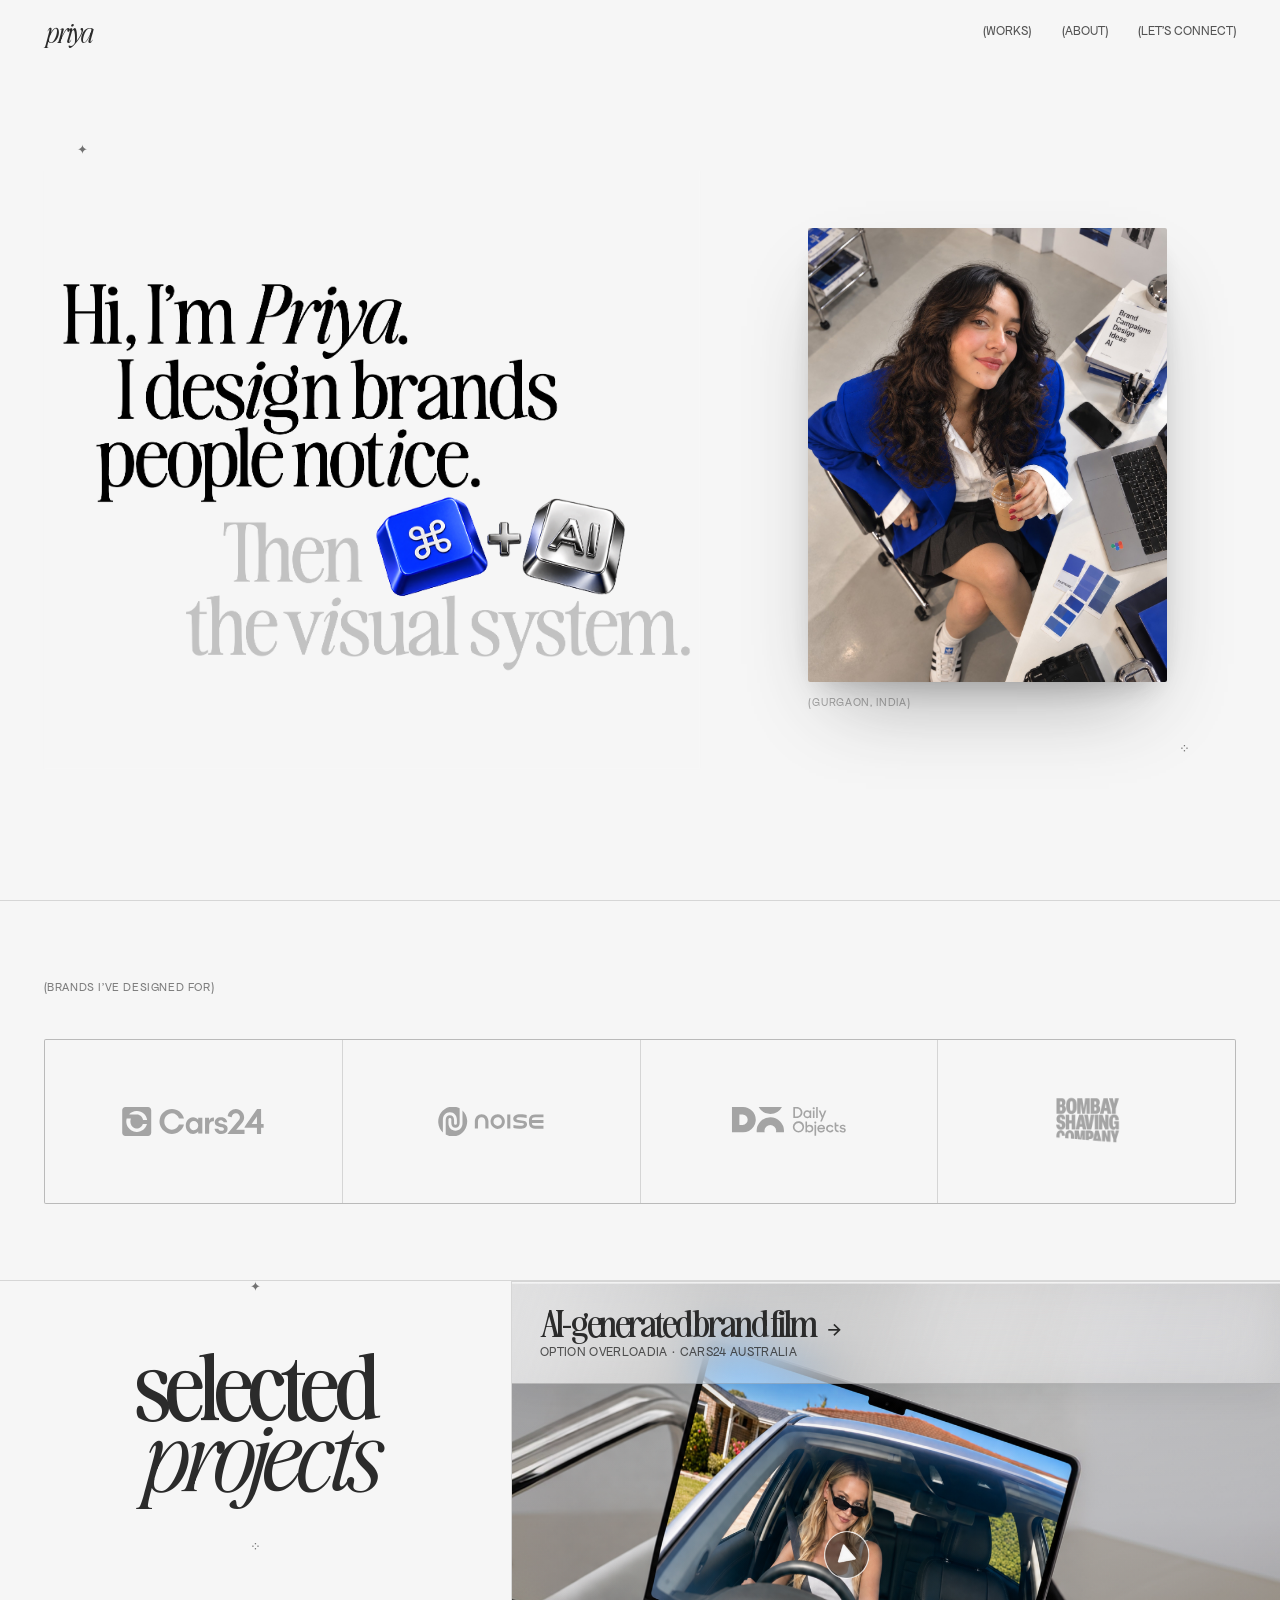
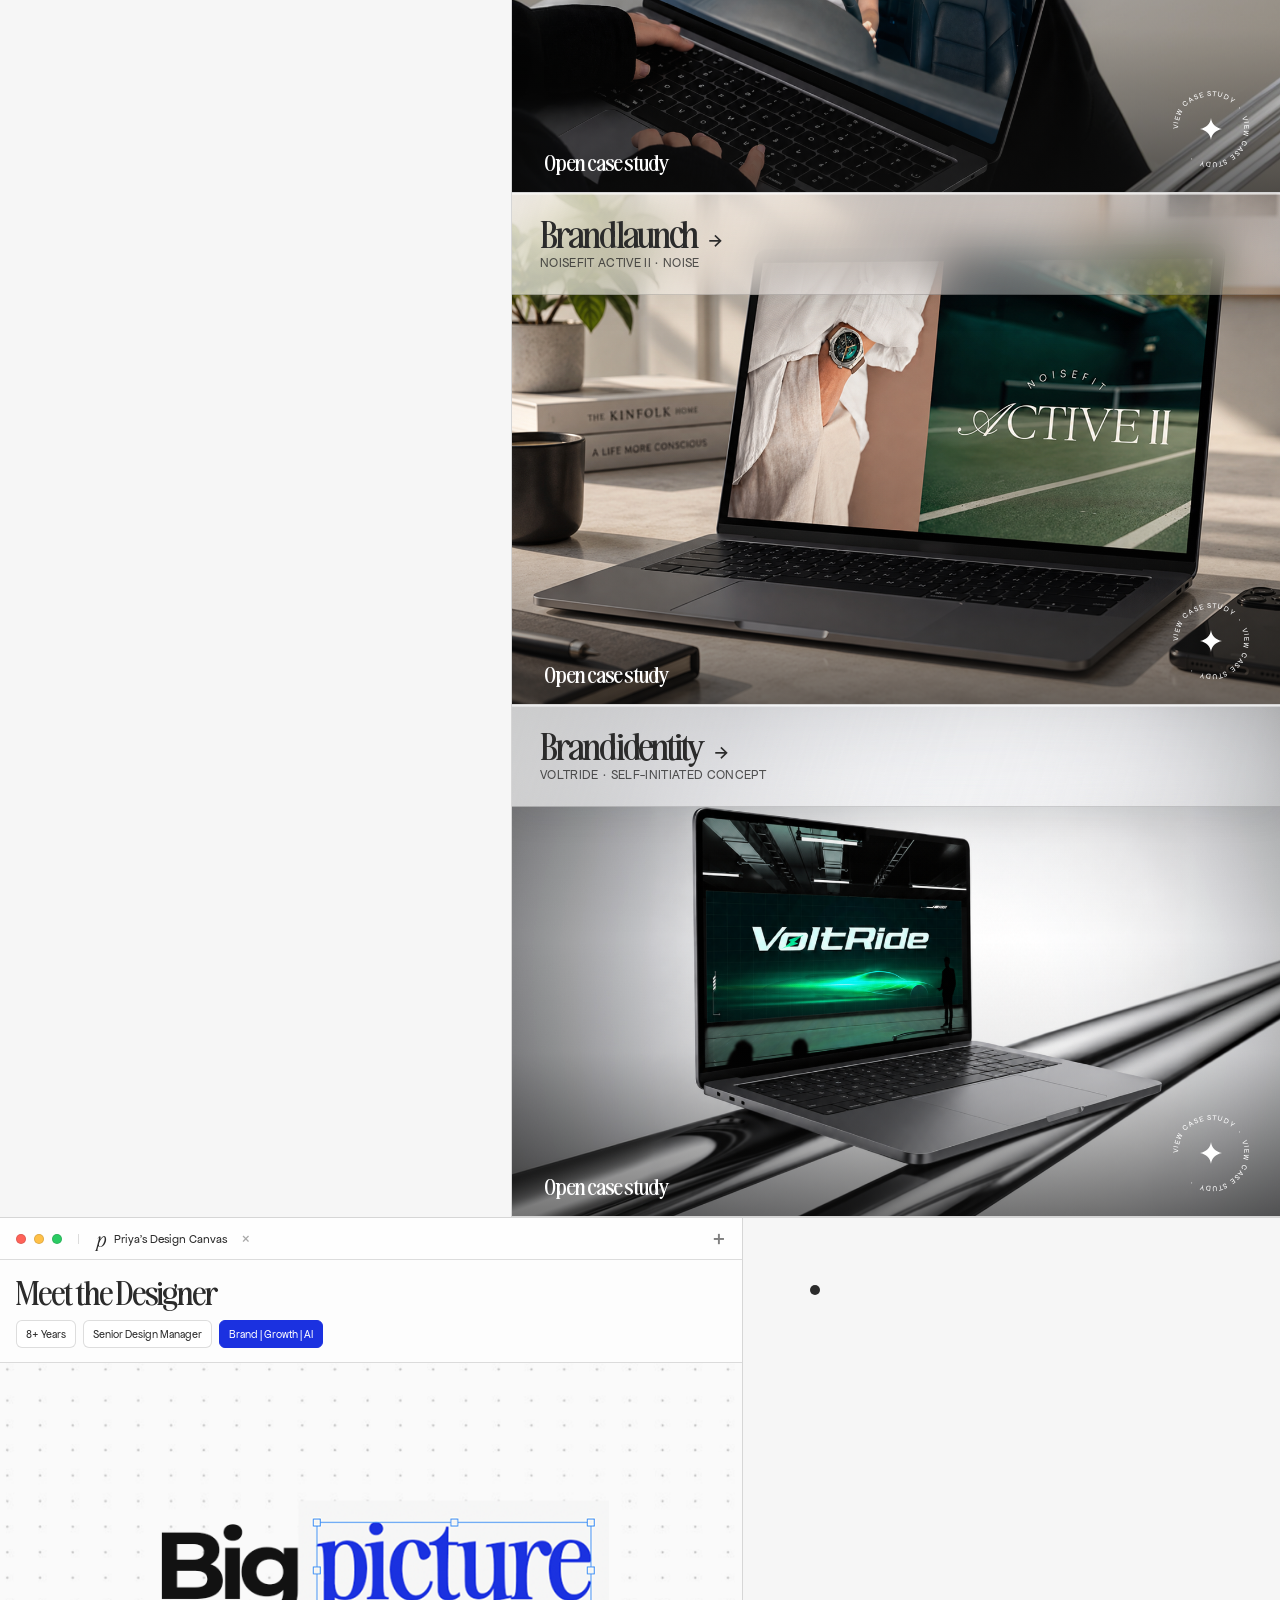
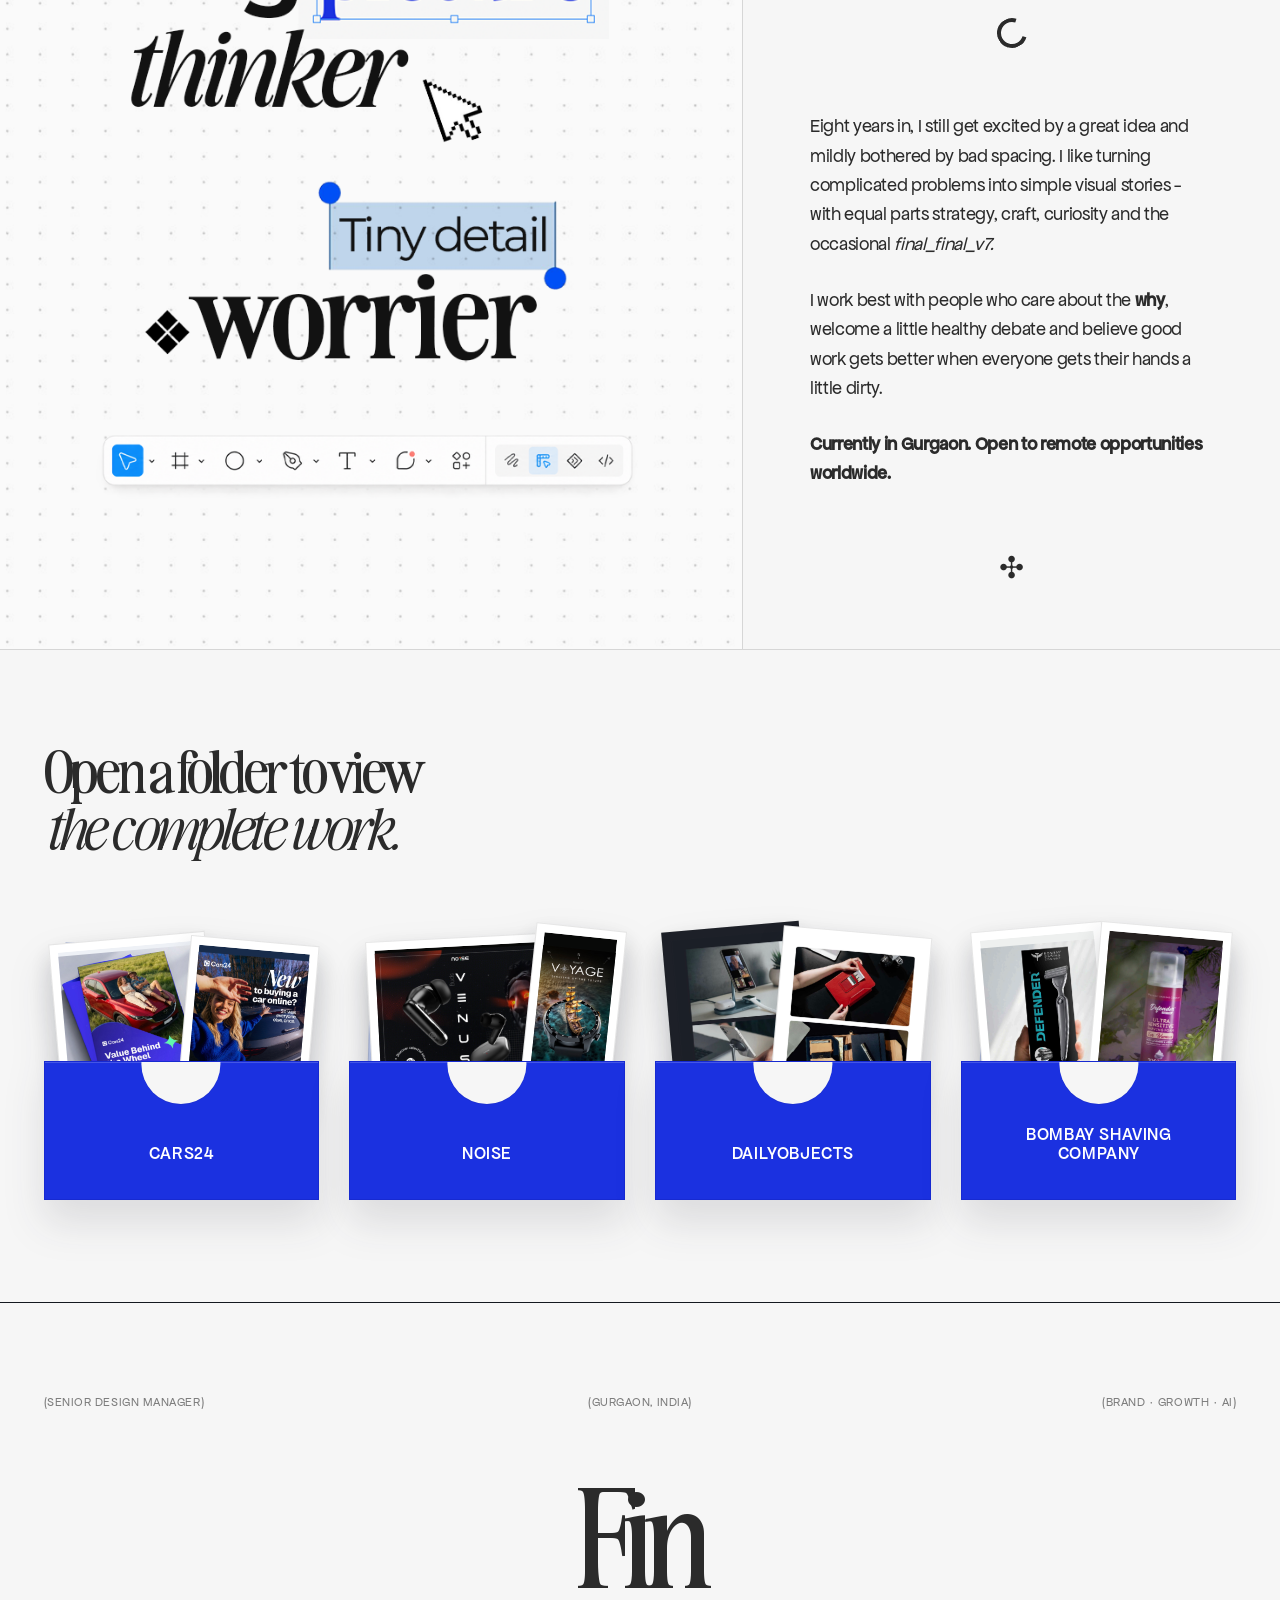
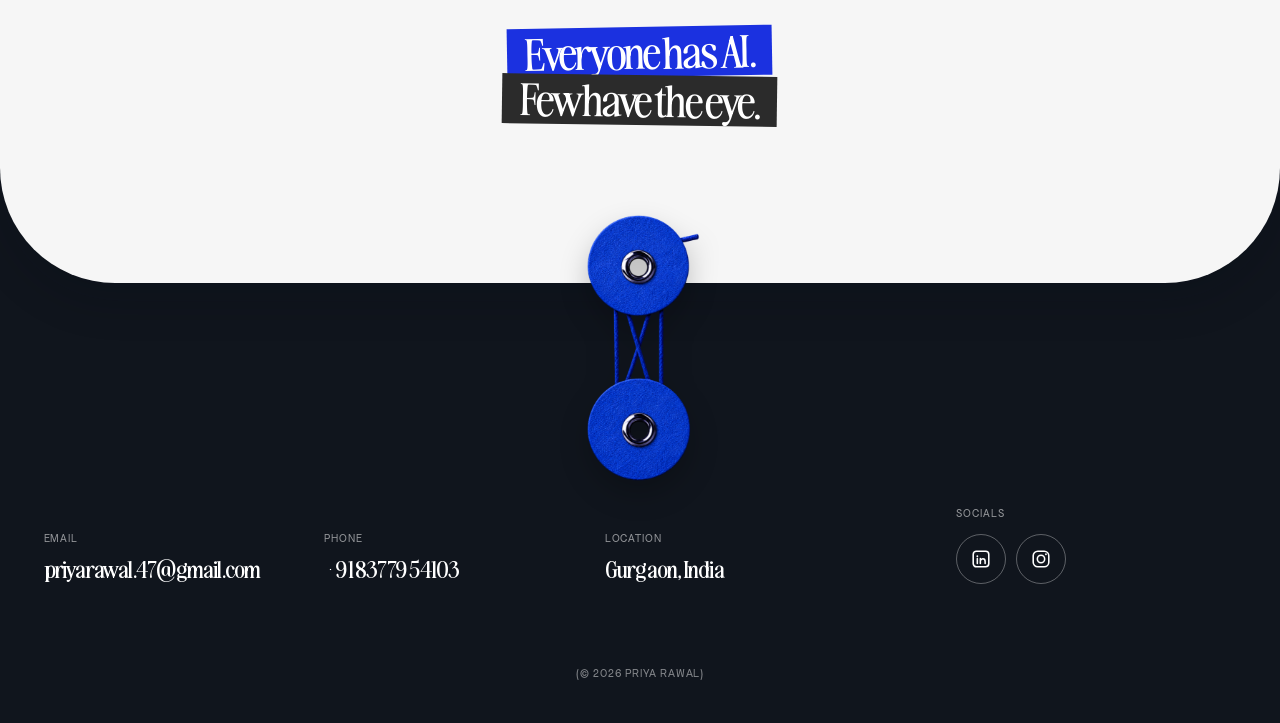
==== commit 3da37a07: "Publish complete portfolio website" ====
--- a/index.html
+++ b/index.html
@@ -5,13 +5,13 @@
 <meta name="viewport" content="width=device-width, initial-scale=1">
 <meta name="robots" content="index, follow, max-image-preview:large">
 <meta name="description" content="Priya Rawal, Senior Design Manager: brand and growth design for Cars24 Australia, the Option Overloadia AI film, launch identities for Noise and DailyObjects.">
-<link rel="canonical" href="https://priya-rawal-portfolio.github.io/">
+<link rel="canonical" href="https://priyarawal47.github.io/">
 <meta property="og:type" content="website">
 <meta property="og:site_name" content="Priya Rawal">
-<meta property="og:url" content="https://priya-rawal-portfolio.github.io/">
+<meta property="og:url" content="https://priyarawal47.github.io/">
 <meta property="og:title" content="Priya Rawal — Senior Design Manager, Cars24 Australia">
 <meta property="og:description" content="Brand and growth design at Cars24 Australia; wearables for Noise, accessories for DailyObjects.">
-<meta property="og:image" content="https://priya-rawal-portfolio.github.io/priya-assets/hero/priya-wide.jpg">
+<meta property="og:image" content="https://priyarawal47.github.io/priya-assets/hero/priya-wide.jpg">
 <meta property="og:image:width" content="1800">
 <meta property="og:image:height" content="1013">
 <meta property="og:image:alt" content="Priya Rawal — Senior Design Manager, Cars24 Australia">
@@ -25,6 +25,8 @@
 @font-face{font-family:"Editorial";src:url("priya-assets/fonts/editorial-ultrabold.woff2") format("woff2");font-weight:800;font-style:normal;font-display:swap}
 @font-face{font-family:"Apfel";src:url("priya-assets/fonts/apfel-400.woff2") format("woff2");font-weight:400;font-style:normal;font-display:swap}
 @font-face{font-family:"Apfel";src:url("priya-assets/fonts/apfel-500.woff2") format("woff2");font-weight:500;font-style:normal;font-display:swap}
+@font-face{font-family:"Awesome Serif";src:url("priya-assets/fonts/awesome-serif-var.ttf") format("truetype");font-weight:100 900;font-style:normal;font-display:swap}
+@font-face{font-family:"Awesome Serif";src:url("priya-assets/fonts/awesome-serif-italic-var.ttf") format("truetype");font-weight:100 900;font-style:italic;font-display:swap}
 
 :root{
   --canvas:#F6F6F6;
@@ -35,7 +37,7 @@
   --rule:rgba(43,43,43,.16);
   --accent:#1B31E0;
   --chrome-1:#FFFFFF;--chrome-2:#DFE3E9;--chrome-3:#9AA2AD;--chrome-4:#F2F4F7;
-  --serif:"Editorial",Georgia,"Times New Roman",serif;
+  --serif:"Awesome Serif","Editorial",Georgia,"Times New Roman",serif;
   --sans:"Apfel",-apple-system,BlinkMacSystemFont,"Segoe UI",sans-serif;
   --pad:clamp(20px,3.4vw,72px);
 }
@@ -134,39 +136,52 @@
 .works-rail{position:sticky;top:clamp(88px,20vh,250px);align-self:start;
   display:flex;flex-direction:column;align-items:center;justify-content:center;
   gap:52px;width:min(320px,80%);margin:0 auto;padding:0;text-align:center}
-.works-rail h2{font-family:var(--serif);font-style:italic;font-size:clamp(50px,6.944vw,100px);line-height:.80;letter-spacing:-.04em;margin:0}
+.works-rail h2{font-family:var(--serif);font-style:normal;font-weight:400;font-size:clamp(50px,6.944vw,100px);line-height:.80;letter-spacing:-.04em;margin:0}
+.works-rail h2 em{display:block;font-style:italic}
 .works-rail .lbl{font-size:13px}
 .works-list{display:flex;flex-direction:column}
 
-.row{position:relative;height:400px;border-bottom:1px solid var(--rule);display:block;overflow:hidden;isolation:isolate}
+.row{position:relative;height:auto;min-height:0;aspect-ratio:3/2;border-bottom:1px solid var(--rule);display:block;overflow:hidden;isolation:isolate}
 .row:first-child{border-top:1px solid var(--rule)}
 /* The cover is the artwork, full colour, edge to edge. */
 .row .shot{position:absolute;inset:0;z-index:0}
 .row .shot img{width:100%;height:100%;object-fit:cover;display:block;
-  transform:scale(1.03);transition:transform .6s cubic-bezier(.22,1,.36,1)}
+  transform:scale(1);transition:transform .6s cubic-bezier(.22,1,.36,1)}
+.row-ai-film .shot img,.row-activeii .shot img,.row-voltride .shot img{object-position:center}
 .row:hover .shot img,.row:focus-within .shot img{transform:scale(1)}
-/* A dark scrim, only as strong as the white type needs to stay readable. */
-.row .shot::after{content:"";position:absolute;inset:0;pointer-events:none;
-  background:linear-gradient(180deg,rgba(16,16,16,.62) 0%,rgba(16,16,16,.34) 26%,
-    rgba(16,16,16,.16) 52%,rgba(16,16,16,.40) 78%,rgba(16,16,16,.66) 100%)}
-
-/* Frosted glass strip across the top of the cover — the title sits on glass,
-   not on the photograph, so it reads at any brightness. */
+/* Keep the artwork clear. The only deeper shade sits at the foot, behind the
+   explicit case-study link; the title has its own glass surface. */
+.row .shot::after{content:"";position:absolute;inset:0;z-index:2;pointer-events:none;
+  background:linear-gradient(180deg,rgba(16,16,16,.08) 0%,rgba(16,16,16,0) 46%,
+    rgba(16,16,16,.08) 68%,rgba(16,16,16,.58) 100%)}
+
+/* Frosted glass strip across the top of the cover. A translucent gradient,
+   backdrop blur, fine rim and specular highlight keep the image visibly alive
+   behind it instead of turning the panel into an opaque grey banner. */
 .row .head{position:absolute;z-index:2;left:0;right:0;top:0;
-  display:grid;grid-template-columns:auto auto 1fr;align-items:baseline;
+  display:grid;grid-template-columns:minmax(0,1fr);align-items:start;
   column-gap:clamp(14px,1.4vw,26px);row-gap:2px;
   padding:clamp(15px,1.5vw,28px) clamp(24px,2.2vw,52px) clamp(16px,1.6vw,30px);
-  background:rgba(243,244,246,.62);
-  -webkit-backdrop-filter:blur(20px) saturate(1.35);backdrop-filter:blur(20px) saturate(1.35);
-  border-bottom:1px solid rgba(43,43,43,.14)}
-.row .head .n,.row .head .t{font-family:var(--serif);font-size:clamp(24px,2.778vw,40px);
+  overflow:hidden;
+  background:linear-gradient(105deg,rgba(252,252,252,.58) 0%,rgba(244,245,247,.34) 54%,rgba(255,255,255,.24) 100%);
+  -webkit-backdrop-filter:blur(24px) saturate(1.45) brightness(1.08);
+  backdrop-filter:blur(24px) saturate(1.45) brightness(1.08);
+  border-top:1px solid rgba(255,255,255,.72);
+  border-bottom:1px solid rgba(43,43,43,.18);
+  box-shadow:inset 0 1px 0 rgba(255,255,255,.42),0 10px 30px rgba(22,26,34,.08)}
+.row .head::before{content:"";position:absolute;inset:0;pointer-events:none;
+  background:linear-gradient(110deg,rgba(255,255,255,.24) 0%,rgba(255,255,255,0) 28%,
+    rgba(255,255,255,.12) 62%,rgba(255,255,255,0) 84%)}
+.row .head > *{position:relative;z-index:1}
+.row .head .t{font-family:var(--serif);font-size:clamp(24px,2.778vw,40px);
   line-height:1.06;letter-spacing:-.06em;color:var(--ink)}
+.row .head .t{grid-column:1}
 .row .head .t{display:inline-flex;align-items:baseline;gap:.34em}
 .row .head .t::after{content:"→";font-family:var(--sans);font-size:.62em;
   transform:translateX(0);transition:transform .34s cubic-bezier(.22,1,.36,1)}
 .row:hover .head .t::after,.row:focus-within .head .t::after{transform:translateX(.34em)}
-.row .head .m{grid-column:2;font-size:13px;line-height:1.5;letter-spacing:normal;
-  text-transform:uppercase;color:var(--ink-60)}
+.row .head .m{grid-column:1;font-size:13px;line-height:1.5;letter-spacing:.025em;
+  text-transform:uppercase;color:var(--ink-80)}
 
 .row .cta{position:absolute;z-index:2;left:32px;bottom:20px;display:flex;align-items:center;gap:10px;color:#fff;
   font-family:var(--serif);font-size:clamp(17px,1.667vw,24px);line-height:1;letter-spacing:-.05em}
@@ -179,16 +194,85 @@
 .badge .star{width:22px;height:22px}
 @keyframes spin{to{transform:rotate(360deg)}}
 
-/* ── about ───────────────────────────────────────────────── */
-#about{position:relative;display:grid;grid-template-columns:63.9% 36.1%;min-height:100svh;align-items:center;border-top:1px solid var(--rule)}
-.about-l{padding:clamp(48px,6vw,80px) clamp(20px,4vw,56px) clamp(48px,6vw,80px) clamp(20px,15.97vw,230px);
-  border-right:1px solid var(--rule);align-self:stretch;display:flex;flex-direction:column;justify-content:center}
-.about-l .lbl{font-size:16px;margin-bottom:clamp(26px,4vw,44px)}
-.about-l h3{font-family:var(--serif);font-size:clamp(46px,7.778vw,112px);line-height:1;letter-spacing:-.06em;margin:0}
-.about-r{padding:clamp(48px,6vw,80px) clamp(20px,3vw,40px) clamp(48px,6vw,80px) clamp(20px,2.6vw,37px);
-  display:flex;flex-direction:column;justify-content:center;gap:22px;position:relative}
-.about-r p{max-width:46ch;font-size:16px;line-height:1.5;color:var(--ink)}
-.about-r .ding{position:static;display:block;opacity:.6}
+/* ── about: Priya's design canvas ────────────────────────── */
+#about{position:relative;min-height:max(820px,100svh);padding:clamp(72px,7vw,118px) var(--pad);
+  border-top:1px solid var(--rule);overflow:hidden;background-color:var(--canvas);
+  background-image:radial-gradient(circle,rgba(43,43,43,.13) 1px,transparent 1.2px);
+  background-size:20px 20px}
+.about-board{position:relative;isolation:isolate;max-width:1240px;min-height:clamp(720px,69vw,920px);margin:0 auto;
+  overflow:hidden;border:1px solid var(--rule);background:rgba(246,246,246,.91);
+  box-shadow:0 32px 80px -56px rgba(43,43,43,.42)}
+.about-board::after{content:"";position:absolute;inset:0;z-index:-1;pointer-events:none;
+  background:radial-gradient(circle at 72% 26%,rgba(27,49,224,.08),transparent 28%)}
+.about-chrome{height:42px;display:flex;align-items:center;border-bottom:1px solid var(--rule);background:rgba(255,255,255,.76)}
+.about-traffic{display:flex;gap:8px;padding:0 18px;border-right:1px solid var(--rule)}
+.about-traffic i{display:block;width:10px;height:10px;border-radius:50%;background:#ff6258;border:1px solid rgba(43,43,43,.16)}
+.about-traffic i:nth-child(2){background:#ffc047}.about-traffic i:nth-child(3){background:#2acb63}
+.about-tab{height:100%;display:flex;align-items:center;gap:10px;padding:0 20px;font-size:12px}
+.about-tab b{font-family:var(--serif);font-style:italic;font-size:19px;font-weight:400}
+.about-tab .close{opacity:.42;font-size:16px;margin-left:10px}
+.about-add{font-size:24px;font-weight:300;opacity:.62;margin-left:4px}
+.about-toolbar{height:70px;display:flex;align-items:center;justify-content:space-between;padding:0 22px;
+  border-bottom:1px solid var(--rule);background:rgba(246,246,246,.82);font-size:11px}
+.about-toolbar-group{display:flex;align-items:center;gap:10px}
+.about-toolbutton{display:inline-flex;align-items:center;gap:8px;min-height:32px;padding:6px 10px;border:1px solid var(--rule);
+  border-radius:7px;background:rgba(255,255,255,.72);box-shadow:0 3px 12px rgba(43,43,43,.04)}
+.about-toolbutton strong{font-family:var(--serif);font-style:italic;font-size:17px;font-weight:400}
+.about-toolbutton.blue{background:var(--accent);color:#fff;border-color:var(--accent)}
+.about-stage{position:absolute;inset:112px 0 0;overflow:hidden}
+.about-display{position:absolute;inset:0;z-index:3;margin:0;color:var(--ink);pointer-events:none}
+.about-display span{position:absolute;display:block;white-space:nowrap}
+.about-word-brand{left:5%;top:12%;font-family:var(--serif);font-style:italic;font-size:clamp(76px,8.6vw,132px);
+  line-height:.76;letter-spacing:-.055em;transform:rotate(-7deg)}
+.about-word-thinking{left:13%;top:27%;font-family:var(--sans);font-size:clamp(82px,10vw,154px);font-weight:500;
+  line-height:.82;letter-spacing:-.075em;transform:rotate(-5deg)}
+.about-word-hands{left:6%;top:47%;font-family:var(--sans);font-size:clamp(65px,7.7vw,118px);font-weight:500;
+  line-height:.86;letter-spacing:-.072em;transform:rotate(3deg)}
+.about-word-craft{left:45%;top:51%;font-family:var(--serif);font-style:italic;font-size:clamp(76px,8.7vw,134px);
+  line-height:.76;letter-spacing:-.06em;transform:rotate(4deg)}
+.about-word-ai{left:9%;top:68%;font-family:var(--sans);font-size:clamp(58px,6.9vw,106px);font-weight:500;
+  line-height:.86;letter-spacing:-.068em;transform:rotate(-4deg)}
+.about-word-workflows{left:21%;top:81%;font-family:var(--sans);font-size:clamp(66px,7.8vw,120px);font-weight:500;
+  line-height:.82;letter-spacing:-.072em;transform:rotate(-4deg)}
+.about-ui{position:absolute;z-index:6;pointer-events:none;user-select:none;font-size:11px}
+.about-comment{left:17%;top:5%;width:270px;padding:10px 13px 11px 42px;border-radius:8px;background:var(--accent);color:#fff;
+  transform:rotate(-3deg);box-shadow:0 12px 28px rgba(27,49,224,.22)}
+.about-comment::before{content:"PR";position:absolute;left:10px;top:10px;width:25px;height:25px;display:grid;place-items:center;
+  border-radius:50%;background:var(--canvas);color:var(--ink);font-family:var(--serif);font-style:italic}
+.about-comment b{display:block;font-weight:500}.about-comment span{display:block;opacity:.82;line-height:1.3}
+.about-url{left:48%;top:4%;padding:7px 13px;border-radius:5px;background:var(--ink);color:#fff;transform:rotate(5deg)}
+.about-ruler{left:34%;top:18%;width:300px;height:13px;border-radius:20px;background:var(--accent);transform:rotate(-30deg);
+  box-shadow:0 5px 16px rgba(27,49,224,.18)}
+.about-ruler::before{content:"";position:absolute;left:28%;top:4px;width:5px;height:5px;border-radius:50%;background:var(--ink);
+  box-shadow:66px 0 0 var(--ink),132px 0 0 var(--ink)}
+.about-ruler::after{content:"";position:absolute;right:-7px;top:-7px;width:23px;height:23px;border:5px solid var(--canvas);
+  border-radius:50%;background:var(--accent);box-shadow:0 0 0 1px var(--rule)}
+.about-color{right:11%;top:15%;display:flex;align-items:center;gap:8px;padding:7px 10px;border:1px solid var(--rule);
+  border-radius:6px;background:rgba(255,255,255,.86);transform:rotate(5deg)}
+.about-color i{width:15px;height:15px;border-radius:3px;background:var(--accent)}
+.about-chip{left:31%;top:58%;padding:7px 10px;border-radius:5px;background:rgba(27,49,224,.13);color:var(--accent);
+  transform:rotate(-37deg);border:1px solid rgba(27,49,224,.18)}
+.about-selection{left:29%;top:57%;width:134px;height:100px;border:2px solid rgba(27,49,224,.72);transform:rotate(7deg)}
+.about-selection::before,.about-selection::after{content:"";position:absolute;width:7px;height:7px;background:var(--canvas);border:1px solid var(--accent)}
+.about-selection::before{left:-5px;top:-5px}.about-selection::after{right:-5px;bottom:-5px}
+.about-toolpalette{left:2.5%;top:43%;display:grid;gap:2px;padding:7px;border:1px solid var(--rule);border-radius:8px;
+  background:rgba(255,255,255,.86);box-shadow:0 12px 26px rgba(43,43,43,.08);transform:rotate(-5deg)}
+.about-toolpalette span{width:30px;height:28px;display:grid;place-items:center;border-radius:5px;font-size:14px}
+.about-toolpalette span:first-child{background:var(--accent);color:#fff}
+.about-export{left:3%;bottom:4%;width:104px;padding:9px;border-radius:10px;background:var(--ink);color:#fff;
+  box-shadow:0 16px 28px rgba(43,43,43,.18);transform:rotate(-4deg)}
+.about-export span{display:block;padding:5px 8px;border-radius:5px}.about-export span:nth-child(2){background:var(--accent)}
+.about-meta{right:4%;top:34%;display:flex;gap:7px;align-items:center;padding:7px 10px;border:1px solid var(--rule);
+  border-radius:6px;background:rgba(255,255,255,.88);transform:rotate(3deg)}
+.about-meta b{font-weight:500}.about-meta i{width:7px;height:7px;border-radius:50%;background:var(--accent)}
+.about-bio-card{position:absolute;z-index:8;right:3.5%;top:43%;width:min(350px,29%);padding:20px 20px 18px;
+  border:1px solid var(--rule);border-radius:10px;background:rgba(255,255,255,.92);
+  box-shadow:0 18px 44px -22px rgba(43,43,43,.36);transform:rotate(1.2deg)}
+.about-bio-card .eyebrow{margin:0 0 12px;font-size:10px;letter-spacing:.04em;text-transform:uppercase;color:var(--accent)}
+.about-bio-card h3{margin:0 0 12px;font-family:var(--serif);font-size:clamp(30px,2.7vw,42px);font-weight:400;
+  line-height:.9;letter-spacing:-.04em}
+.about-bio-card p{margin:0;font-size:14px;line-height:1.48;color:var(--ink-80)}
+.about-bio-card p+p{margin-top:10px}
 
 /* ── testimonials ────────────────────────────────────────── */
 #testimonials{border-top:1px solid var(--rule);padding:clamp(64px,8.33vw,120px) clamp(20px,2.8vw,40px) clamp(88px,13vw,190px);text-align:center}
@@ -204,31 +288,53 @@
 .card .ro{font-size:12.5px;color:var(--ink-60)}
 .card .tbd{font-size:11px;letter-spacing:.09em;text-transform:uppercase;color:var(--ink-40)}
 
-/* ── contact ─────────────────────────────────────────────── */
-#contact{position:relative;border-top:1px solid var(--rule);padding:clamp(56px,8vw,96px) clamp(20px,2.8vw,40px) 0;overflow:hidden}
-#contact .bloom{width:min(860px,130vw);height:min(700px,110vw);left:38%;bottom:-42%;transform:translateX(-50%);opacity:.5}
-.contact-head{position:relative;z-index:2;text-align:center}
-.contact-head h2{font-family:var(--serif);font-style:italic;font-size:clamp(38px,7.361vw,106px);line-height:.90;letter-spacing:-.06em;margin:22px 0 0;max-width:20ch;margin-inline:auto}
-.contact-grid{position:relative;z-index:2;display:grid;grid-template-columns:1fr 1fr;gap:clamp(36px,6vw,80px);
-  margin-top:clamp(48px,8vw,110px);align-items:start}
-.social h3{font-family:var(--serif);font-size:34px;letter-spacing:-.03em;margin:0 0 20px}
-.social ul{list-style:none;margin:0;padding:0;display:flex;flex-direction:column;gap:13px}
-.social ul a{display:inline-flex;align-items:center;gap:10px;font-size:13.5px;color:var(--ink-80)}
-.social ul a:hover{color:var(--ink)}
-.social ul svg{width:15px;height:15px;flex:none}
-.social .mail{margin-top:clamp(40px,7vw,96px);font-family:var(--serif);font-size:clamp(20px,2vw,26px);letter-spacing:-.02em;display:inline-flex;align-items:center;gap:9px}
-
-form{display:flex;flex-direction:column;gap:26px}
+/* ── contact / string-tie closing folder ─────────────────── */
+#contact{--paper-h:max(62svh,580px);position:relative;border-top:1px solid var(--rule);
+  padding:0;overflow:hidden;background:#10151D;color:#fff}
+.contact-paper{position:relative;z-index:2;height:var(--paper-h);padding:clamp(66px,7vw,112px) var(--pad);
+  display:grid;grid-template-rows:auto 1fr;background:var(--canvas);color:var(--ink);
+  border-radius:0 0 clamp(76px,9vw,146px) clamp(76px,9vw,146px);
+  box-shadow:0 18px 42px rgba(4,9,18,.2)}
+.contact-topline{display:grid;grid-template-columns:repeat(3,1fr);align-items:center;
+  font-size:clamp(11px,.95vw,15px);letter-spacing:.045em;text-transform:uppercase;color:var(--ink-60)}
+.contact-topline span:nth-child(2){text-align:center}.contact-topline span:last-child{text-align:right}
+.contact-message{align-self:center;text-align:center;transform:translateY(-2%)}
+.contact-message h2{font-family:var(--serif);font-weight:400;font-style:normal;
+  font-size:clamp(76px,10.4vw,160px);line-height:.78;letter-spacing:-.065em;margin:0}
+.contact-message h2 em{font-style:italic}
+.contact-ribbons{display:flex;flex-direction:column;align-items:center;margin-top:clamp(30px,3.5vw,52px)}
+.contact-ribbons span{display:block;width:max-content;max-width:92%;padding:.12em .42em .16em;
+  font-family:var(--serif);font-size:clamp(24px,3.3vw,50px);line-height:.9;letter-spacing:-.045em;color:#fff}
+.contact-ribbons span:first-child{background:var(--accent);transform:rotate(-1deg)}
+.contact-ribbons span:last-child{background:var(--ink);transform:translateY(-2px) rotate(.8deg)}
+.folder-tie{position:absolute;z-index:5;left:50%;top:calc(var(--paper-h) - 78px);
+  width:clamp(150px,14vw,220px);transform:translateX(-50%);pointer-events:none}
+.folder-tie img{display:block;width:100%;height:auto;filter:drop-shadow(0 13px 14px rgba(0,0,0,.22))}
+.contact-base{position:relative;z-index:1;min-height:max(38svh,440px);
+  padding:clamp(190px,17vw,280px) var(--pad) clamp(28px,3.2vw,48px);
+  display:grid;grid-template-columns:minmax(0,1.45fr) minmax(250px,.55fr);
+  align-items:end;column-gap:clamp(48px,8vw,130px);row-gap:clamp(54px,6vw,90px)}
+.contact-details{display:grid;grid-template-columns:repeat(3,minmax(0,1fr));gap:clamp(28px,4vw,68px)}
+.contact-detail{min-width:0}
+.contact-detail .label{display:block;margin-bottom:9px;font-size:11px;letter-spacing:.08em;
+  text-transform:uppercase;color:rgba(255,255,255,.55)}
+.contact-detail a,.contact-detail p{display:inline-block;margin:0;font-family:var(--serif);
+  font-size:clamp(18px,1.75vw,28px);line-height:1.18;letter-spacing:-.035em;color:#fff}
+.contact-detail a{position:relative}
+.contact-detail a::after{content:"";position:absolute;left:0;right:0;bottom:-5px;height:1px;
+  background:currentColor;transform:scaleX(0);transform-origin:right;transition:transform .28s cubic-bezier(.22,1,.36,1)}
+.contact-detail a:hover::after,.contact-detail a:focus-visible::after{transform:scaleX(1);transform-origin:left}
+.contact-socials{justify-self:end;min-width:min(100%,280px);color:#fff}
+.contact-socials .label{display:block;margin-bottom:12px;font-size:11px;letter-spacing:.08em;
+  text-transform:uppercase;color:rgba(255,255,255,.55)}
+.social-list{display:flex;align-items:center;gap:10px}
+.social-item{display:grid;width:50px;height:50px;place-items:center;border:1px solid rgba(255,255,255,.32);
+  border-radius:50%;color:#fff;transition:color .2s ease,background .2s ease,border-color .2s ease,transform .2s ease}
+.social-icon{width:22px;height:22px;flex:none}
+.social-item:hover,.social-item:focus-visible{border-color:#fff;background:#fff;color:#10151D;transform:translateY(-2px)}
 [hidden]{display:none!important}
-.field label{display:block;font-size:12.5px;color:var(--ink-80);margin-bottom:7px}
-.field input,.field textarea{width:100%;background:transparent;border:0;border-bottom:1px solid var(--ink-40);
-  padding:7px 0 11px;font-family:var(--sans);font-size:14px;color:var(--ink);resize:none}
-.field input::placeholder,.field textarea::placeholder{color:var(--ink-40)}
-.field input:focus,.field textarea:focus{outline:none;border-bottom-color:var(--ink)}
-form .submit{align-self:flex-end;background:transparent;border:0;cursor:pointer;
-  font-family:var(--serif);font-size:24px;letter-spacing:-.02em;color:var(--ink);display:inline-flex;align-items:center;gap:9px}
-form .submit:hover{opacity:.65}
-.colophon{position:relative;z-index:2;text-align:center;padding:clamp(40px,7vw,80px) 0 26px;font-size:11.5px;letter-spacing:.05em;text-transform:uppercase;color:var(--ink-80)}
+.colophon{grid-column:1 / -1;text-align:center;margin:0;font-size:11.5px;letter-spacing:.07em;
+  text-transform:uppercase;color:rgba(255,255,255,.48)}
 
 /* ── hero supporting line ────────────────────────────────── */
 .hero-sub{position:relative;z-index:2;margin-top:clamp(26px,3.4vw,44px);max-width:56ch;text-align:center;
@@ -268,17 +374,44 @@
   #works{grid-template-columns:1fr}
   .works-col{border-right:0;border-bottom:1px solid var(--rule);padding:0}
   .works-rail{position:static;width:auto;margin:0;gap:26px;padding:clamp(48px,10vw,80px) var(--pad);align-items:flex-start;text-align:left}
-  #about{grid-template-columns:1fr}
-  .about-l{border-right:0;border-bottom:1px solid var(--rule)}
+  #about{min-height:0;padding:0;background-size:18px 18px}
+  .about-board{width:100%;min-height:1240px;border-left:0;border-right:0}
+  .about-toolbar{height:62px;padding-inline:14px}
+  .about-toolbar-group:last-child .about-toolbutton:not(.blue){display:none}
+  .about-stage{inset:104px 0 0}
+  .about-word-brand{left:5%;top:11%;font-size:clamp(68px,20vw,108px)}
+  .about-word-thinking{left:12%;top:23%;font-size:clamp(72px,20.5vw,112px)}
+  .about-word-hands{left:5%;top:37%;font-size:clamp(57px,16vw,88px)}
+  .about-word-craft{left:52%;top:44%;font-size:clamp(68px,19vw,104px)}
+  .about-word-ai{left:7%;top:49%;font-size:clamp(53px,14.7vw,80px)}
+  .about-word-workflows{left:13%;top:57%;font-size:clamp(59px,16.5vw,90px)}
+  .about-comment{left:10%;top:3%;width:230px}
+  .about-url,.about-color,.about-meta,.about-toolpalette,.about-export{display:none}
+  .about-ruler{left:36%;top:17%;width:220px}
+  .about-chip{left:9%;top:52%}
+  .about-selection{left:28%;top:53%;width:104px;height:80px}
+  .about-bio-card{left:18px;right:18px;top:auto;bottom:20px;width:auto;padding:19px;transform:none}
+  .about-bio-card h3{font-size:36px}
+  .about-bio-card p{font-size:16px;line-height:1.5}
   .cards{columns:2}
-  .contact-grid{grid-template-columns:1fr}
-  .row{height:320px}
+  .contact-base{grid-template-columns:1fr}
+  .contact-socials{justify-self:start}
+  .row{height:auto;min-height:0}
   .badge{width:74px;height:74px}
 }
 @media (max-width:600px){
+  #contact{--paper-h:620px}
+  .contact-paper{padding:72px var(--pad);border-radius:0 0 54px 54px}
+  .contact-topline{font-size:9px;gap:8px}
+  .contact-message h2{font-size:clamp(66px,19vw,82px)}
+  .contact-ribbons span{font-size:clamp(24px,8vw,34px)}
+  .folder-tie{top:calc(var(--paper-h) - 60px);width:150px}
+  .contact-base{min-height:600px;padding-top:220px;row-gap:56px}
+  .contact-details{grid-template-columns:1fr;gap:30px}
+  .contact-detail a,.contact-detail p{font-size:22px}
   .credrow{gap:16px 26px}
   .cards{columns:1}
-  .row{height:280px}
+  .row{height:auto;min-height:0}
   .row .head{top:18px}
   .row .head .m{width:100%}
   .badge{display:none}
@@ -327,7 +460,7 @@
 /* the four marks have very different proportions (4.9:1 down to 1.4:1), so each
    gets its own optical height rather than one shared value */
 .logo-cell.c-cars24      {--src:url("priya-assets/logos/cars24.svg");      --brand:#4736FE;--h:clamp(20px,2.3vw,30px);--w:170px}
-.logo-cell.c-noise       {--src:url("priya-assets/logos/noise.svg");       --brand:#505AF0;--h:clamp(19px,2.2vw,29px);--w:132px}
+.logo-cell.c-noise       {--src:url("priya-assets/logos/noise.svg");       --brand:#000000;--h:clamp(19px,2.2vw,29px);--w:132px}
 .logo-cell.c-dailyobjects{--src:url("priya-assets/logos/dailyobjects.svg");--brand:#20A87E;--h:clamp(20px,2.3vw,30px);--w:172px}
 .logo-cell.c-bombay      {--src:url("priya-assets/logos/bombay.png");      --brand:#040707;--h:clamp(50px,5.8vw,76px);--w:112px}
 @media (max-width:700px){ .logo-grid{grid-template-columns:repeat(2,1fr)} }
@@ -343,109 +476,133 @@
 .shelf-head h2 em{font-style:italic}
 /* the folders are the main navigation now, so let them use the full measure
    rather than the 1000px cap they inherited from sitting inside the hero */
-#shelf .folders{max-width:none;margin-top:0;row-gap:clamp(38px,4vw,52px)}
-#shelf .folder .fbox{height:clamp(104px,10.5vw,150px)}
-#shelf .folder .nm{font-size:clamp(20px,1.9vw,27px)}
-/* two-line company names must not push their piece-count out of line */
-#shelf .folder .meta{min-height:62px}
-@media (max-width:900px){ #shelf .folder .meta{min-height:56px} }
+#shelf .folders{max-width:none;margin-top:0}
 
 /* ── desk hero: photo, copy, and openable company folders ──── */
-#desk{position:relative;min-height:100svh;display:grid;align-items:center;
+#desk{position:relative;min-height:100svh;display:grid;align-items:center;background:var(--canvas);
   grid-template-columns:minmax(0,1.32fr) minmax(0,1fr);
   gap:clamp(24px,3.4vw,64px);padding:clamp(84px,9.5vh,120px) var(--pad) clamp(40px,6vh,72px);overflow:hidden}
-#desk .bloom{width:min(820px,110vw);height:min(700px,95vw);left:62%;bottom:-34%;transform:translateX(-50%);opacity:.30}
-.desk-copy{position:relative;z-index:3}
-.desk-copy .eyebrow{font-size:13px;text-transform:uppercase;color:var(--ink-80);margin:0 0 clamp(26px,3vw,44px)}
-.desk-copy h1{font-family:var(--serif);font-weight:400;margin:0;
-  font-size:clamp(40px,6.4vw,96px);line-height:1.12;letter-spacing:-.045em}
-.desk-copy h1 .l2{display:block;text-wrap:balance}
-.desk-copy h1 .l3{display:block;color:var(--ink-60);text-wrap:balance}
-.desk-copy h1 em{font-style:italic}
-/* the ⌘ cap, built to the chrome-and-blue reference: a blue key with a
-   brushed-silver glyph and a lit top edge */
-.key{display:inline-flex;align-items:center;justify-content:center;
-  min-width:.92em;padding:.06em .22em;margin:0 .04em;border-radius:.2em;
-  background:linear-gradient(168deg,#3A50FF 0%,var(--accent) 46%,#1226B4 100%);
-  font-family:var(--sans);font-size:.62em;line-height:1.25;vertical-align:.12em;letter-spacing:0;
-  box-shadow:inset 0 .06em 0 rgba(255,255,255,.55),inset 0 -.07em .1em rgba(0,0,0,.28),
-             0 .07em .16em rgba(18,38,180,.34);
-  color:transparent;background-clip:padding-box}
-.key i{font-style:normal;
-  background:linear-gradient(168deg,var(--chrome-1) 0%,var(--chrome-2) 38%,var(--chrome-3) 62%,var(--chrome-1) 100%);
-  -webkit-background-clip:text;background-clip:text;color:transparent;
-  filter:drop-shadow(0 .02em .01em rgba(0,0,0,.35))}
-/* "AI" is the second key in the reference — brushed chrome with the letters
-   engraved into it. Flat silver text on a near-white page has no contrast;
-   as a key it has edges, so it reads. */
-.key.chrome{background:linear-gradient(168deg,#FDFDFE 0%,var(--chrome-2) 34%,var(--chrome-3) 60%,#F7F8FA 86%,var(--chrome-2) 100%);
-  box-shadow:inset 0 .06em 0 rgba(255,255,255,.9),inset 0 -.07em .1em rgba(90,98,110,.45),
-             inset 0 0 0 1px rgba(120,128,140,.35),0 .07em .16em rgba(80,88,100,.3)}
-.key.chrome i{background:none;color:#3A4048;
-  text-shadow:0 1px 0 rgba(255,255,255,.85),0 -1px 1px rgba(60,66,76,.4);
-  filter:none;letter-spacing:.02em}
-@supports not (background-clip:text){ .key i{color:var(--canvas);background:none} .key.chrome i{color:#3A4048} }
-.desk-sub{margin-top:clamp(30px,3.4vw,48px);max-width:46ch;font-size:15px;line-height:1.6;color:var(--ink-80)}
+.desk-copy{position:relative;z-index:3;width:100%;justify-self:center}
+/* Priya supplied this complete composition as one finished image unit. Keep the
+   artwork intact: no re-typesetting, line reconstruction, cropping or alignment
+   overrides are applied in the browser. */
+.intro-unit{display:block;width:100%;height:auto;margin-inline:auto;object-fit:contain;object-position:center}
+.visually-hidden{position:absolute!important;width:1px!important;height:1px!important;
+  padding:0!important;margin:-1px!important;overflow:hidden!important;clip:rect(0,0,0,0)!important;
+  white-space:nowrap!important;border:0!important}
 
 .desk-photo{position:relative;z-index:2;justify-self:center;width:min(100%,clamp(300px,31vw,500px))}
 .desk-photo img{width:100%;height:auto;display:block;border-radius:2px;
   box-shadow:0 40px 80px -30px rgba(43,43,43,.42),0 14px 28px -14px rgba(43,43,43,.26)}
 .desk-photo .cap{margin-top:12px;font-size:11.5px;letter-spacing:.06em;text-transform:uppercase;color:var(--ink-40)}
 
-/* folders */
-.folders{grid-column:1 / -1;position:relative;z-index:3;
-  display:grid;grid-template-columns:repeat(auto-fit,minmax(168px,1fr));
-  column-gap:clamp(16px,2.2vw,30px);
-  /* the rows need clearance: an open folder's cards rise ~40px out of the box and
-     would otherwise land on the label of the folder above it. */
-  row-gap:clamp(50px,4.6vw,58px);margin-top:clamp(22px,2.8vw,40px);max-width:1000px}
-.folder{position:relative;display:flex;flex-direction:column;gap:14px;text-align:left}
+/* folders — an open paper pocket based on the supplied reference. The sheets
+   stay visible at rest, so the object reads as a folder before any interaction. */
+.folders{grid-column:1 / -1;position:relative;z-index:3;display:grid;
+  grid-template-columns:repeat(4,minmax(0,1fr));column-gap:clamp(18px,2.4vw,38px);
+  row-gap:clamp(42px,5vw,76px);margin-top:clamp(22px,2.8vw,40px)}
+.folder{position:relative;display:block;text-align:left}
 .folder:hover,.folder:focus-within,.folder.peeking{z-index:2}
-.folder .fbox{position:relative;height:clamp(96px,8.2vw,116px);perspective:700px}
-/* back panel + tab */
-.folder .back{position:absolute;inset:auto 0 0 0;height:82%;border-radius:3px 10px 3px 3px;
-  background:linear-gradient(175deg,#E7E5E0,#DCDAD4);border:1px solid rgba(43,43,43,.14)}
-.folder .back::before{content:"";position:absolute;left:0;top:-11px;width:44%;height:12px;
-  border-radius:3px 8px 0 0;background:#E7E5E0;border:1px solid rgba(43,43,43,.14);border-bottom:0}
-/* the work peeking out */
-.folder .peek{position:absolute;left:8%;right:8%;bottom:26%;height:74%;
-  display:grid;place-items:end center}
-.folder .peek i{position:absolute;bottom:0;width:52%;height:100%;border-radius:2px;
-  background:#F4F3F0;border:1px solid rgba(43,43,43,.14);overflow:hidden;
-  box-shadow:0 6px 14px -8px rgba(43,43,43,.4);
-  transform-origin:50% 100%;
-  transition:transform .42s cubic-bezier(.22,1,.36,1)}
-.folder .peek i img{width:100%;height:100%;object-fit:cover;filter:grayscale(1);transition:filter .4s ease}
-.folder .peek i:nth-child(1){transform:translateY(-8%) rotate(-5deg)}
-.folder .peek i:nth-child(2){transform:translateY(-13%) rotate(0deg)}
-.folder .peek i:nth-child(3){transform:translateY(-8%) rotate(5deg)}
-/* front flap */
-.folder .front{position:absolute;inset:auto 0 0 0;height:64%;border-radius:3px 3px 4px 4px;
-  background:linear-gradient(180deg,#F0EEE9,#E3E1DB);border:1px solid rgba(43,43,43,.16);
-  transform-origin:50% 100%;
-  box-shadow:0 10px 20px -14px rgba(43,43,43,.5);
-  transition:transform .42s cubic-bezier(.22,1,.36,1)}
-.folder .fbox{transition:transform .42s cubic-bezier(.22,1,.36,1)}
-/* the open state — this is the affordance. .peeking is the same thing driven from
-   JS on touch devices, where there is no hover to reveal it. */
-.folder:hover .fbox,.folder:focus-visible .fbox,.folder.peeking .fbox{transform:translateY(-6px)}
-.folder:hover .front,.folder:focus-visible .front,.folder.peeking .front{transform:rotateX(38deg)}
-.folder:hover .peek i:nth-child(1),.folder:focus-visible .peek i:nth-child(1),.folder.peeking .peek i:nth-child(1){transform:translateY(-34%) rotate(-13deg)}
-.folder:hover .peek i:nth-child(2),.folder:focus-visible .peek i:nth-child(2),.folder.peeking .peek i:nth-child(2){transform:translateY(-44%) rotate(0deg)}
-.folder:hover .peek i:nth-child(3),.folder:focus-visible .peek i:nth-child(3),.folder.peeking .peek i:nth-child(3){transform:translateY(-34%) rotate(13deg)}
-.folder:hover .peek i img,.folder:focus-visible .peek i img,.folder.peeking .peek i img{filter:grayscale(0)}
-.folder .meta{display:flex;flex-direction:column;gap:3px;min-height:48px}
-.folder .nm{font-family:var(--serif);font-size:clamp(19px,1.6vw,23px);line-height:1.05;letter-spacing:-.035em}
-.folder:hover .nm,.folder:focus-visible .nm{font-style:italic}
-.folder.peeking .fbox{transform:translateY(-8px)}
-.folder .ct{font-size:11.5px;letter-spacing:.05em;text-transform:uppercase;color:var(--ink-40)}
+.folder .fbox{position:relative;display:block;width:100%;aspect-ratio:1 / 1.05;
+  filter:drop-shadow(0 22px 20px rgba(29,34,48,.12));
+  transition:transform .45s cubic-bezier(.22,1,.36,1)}
+.folder .back{position:absolute;left:7%;right:7%;bottom:34%;height:54%;
+  background:#BBC7EA;border:1px solid rgba(43,43,43,.12);
+  transform:rotate(1.8deg);box-shadow:0 7px 16px rgba(30,36,54,.08)}
+.folder .peek{position:absolute;inset:0;z-index:2}
+.folder .peek i{position:absolute;display:block;overflow:hidden;
+  transform-origin:50% 100%;transition:transform .48s cubic-bezier(.22,1,.36,1)}
+.folder .peek i img{width:100%;height:100%;display:block;object-fit:cover}
+/* a pale back sheet, a clean white document, and one taped-in image card */
+.folder .peek i:nth-child(1){left:11%;bottom:35%;width:77%;height:46%;
+  background:#C5CFEC;border:1px solid rgba(43,43,43,.1);transform:rotate(2.3deg)}
+.folder .peek i:nth-child(1) img{opacity:.18;filter:grayscale(1) contrast(.8)}
+.folder .peek i:nth-child(2){left:8%;bottom:32%;width:78%;height:48%;
+  padding:10% 9% 12%;background:#F6F6F4;border:1px solid rgba(43,43,43,.13);
+  transform:rotate(-1.6deg);box-shadow:0 9px 20px rgba(33,38,50,.1)}
+.folder .peek i:nth-child(2)::before,.folder .peek i:nth-child(2)::after{content:"";
+  position:absolute;left:9%;right:9%;height:1px;background:rgba(43,43,43,.22);z-index:2}
+.folder .peek i:nth-child(2)::before{top:22%}.folder .peek i:nth-child(2)::after{top:31%;right:38%}
+.folder .peek i:nth-child(2) img{opacity:.42;filter:grayscale(.7);mix-blend-mode:multiply}
+.folder .peek i:nth-child(3){right:5%;bottom:31%;width:47%;height:45%;padding:5%;
+  background:#fff;border:1px solid rgba(43,43,43,.12);transform:rotate(7deg);
+  box-shadow:0 12px 24px rgba(27,31,42,.16)}
+.folder .peek i:nth-child(3) img{object-position:center}
+/* solid front pocket with the reference's centred semicircular thumb notch */
+.folder .front{position:absolute;z-index:3;left:0;right:0;bottom:0;height:48%;
+  display:flex;align-items:flex-end;justify-content:center;padding:0 10% 13%;
+  overflow:hidden;background:var(--accent);color:#fff;border:1px solid rgba(15,30,180,.34);
+  box-shadow:inset 0 1px 0 rgba(255,255,255,.18)}
+.folder .front::before{content:"";position:absolute;z-index:1;left:50%;top:-1px;
+  width:29%;height:31%;transform:translateX(-50%);border-radius:0 0 999px 999px;
+  background:var(--canvas);box-shadow:0 1px 0 rgba(43,43,43,.08)}
+.folder .nm{position:relative;z-index:2;font-family:var(--sans);font-weight:500;
+  font-size:clamp(16px,1.35vw,22px);line-height:1.08;letter-spacing:.035em;
+  text-align:center;text-transform:uppercase;text-wrap:balance}
+/* Desktop hover and the touch-driven .peeking class lift the contents without
+   turning the clean pocket into a mechanical flip animation. */
+.folder:hover .fbox,.folder:focus-visible .fbox,.folder.peeking .fbox{transform:translateY(-7px)}
+.folder:hover .peek i:nth-child(1),.folder:focus-visible .peek i:nth-child(1),.folder.peeking .peek i:nth-child(1){transform:translateY(-7%) rotate(3.5deg)}
+.folder:hover .peek i:nth-child(2),.folder:focus-visible .peek i:nth-child(2),.folder.peeking .peek i:nth-child(2){transform:translateY(-10%) rotate(-2.5deg)}
+.folder:hover .peek i:nth-child(3),.folder:focus-visible .peek i:nth-child(3),.folder.peeking .peek i:nth-child(3){transform:translateY(-9%) rotate(8.5deg)}
+/* Noise uses the two owner-supplied launch artworks as the actual sheets: the
+   Buds composition stays broad, while Voyage keeps its original poster ratio. */
+.folder.folder-noise .peek i:nth-child(1){left:9%;bottom:31%;width:68%;height:60%;
+  padding:3%;background:#fff;border:1px solid rgba(43,43,43,.12);
+  transform:rotate(-3deg);box-shadow:0 12px 24px rgba(27,31,42,.16)}
+.folder.folder-noise .peek i:nth-child(1) img{opacity:1;filter:none;object-fit:contain;background:#080908}
+.folder.folder-noise .peek i:nth-child(2){left:auto;right:6%;bottom:31%;width:33%;height:64%;
+  padding:3%;background:#fff;border:1px solid rgba(43,43,43,.12);
+  transform:rotate(6deg);box-shadow:0 12px 24px rgba(27,31,42,.18)}
+.folder.folder-noise .peek i:nth-child(2)::before,.folder.folder-noise .peek i:nth-child(2)::after{content:none}
+.folder.folder-noise .peek i:nth-child(2) img{opacity:1;filter:none;mix-blend-mode:normal;object-fit:contain;background:#080908}
+.folder.folder-noise:hover .peek i:nth-child(1),.folder.folder-noise:focus-visible .peek i:nth-child(1),.folder.folder-noise.peeking .peek i:nth-child(1){transform:translateY(-8%) rotate(-4deg)}
+.folder.folder-noise:hover .peek i:nth-child(2),.folder.folder-noise:focus-visible .peek i:nth-child(2),.folder.folder-noise.peeking .peek i:nth-child(2){transform:translateY(-10%) rotate(7.5deg)}
+/* DailyObjects also uses two owner-supplied pieces. Their near-poster ratios
+   sit side by side, with enough overlap to feel collected but neither hidden. */
+.folder.folder-dailyobjects .peek i:nth-child(1){left:8%;bottom:31%;width:50%;height:64%;
+  padding:3%;background:#1D2028;border:1px solid rgba(43,43,43,.12);
+  transform:rotate(-5deg);box-shadow:0 12px 24px rgba(27,31,42,.16)}
+.folder.folder-dailyobjects .peek i:nth-child(1) img{opacity:1;filter:none;object-fit:contain;background:#1D2028}
+.folder.folder-dailyobjects .peek i:nth-child(2){left:auto;right:5%;bottom:31%;width:54%;height:62%;
+  padding:3%;background:#fff;border:1px solid rgba(43,43,43,.12);
+  transform:rotate(5deg);box-shadow:0 12px 24px rgba(27,31,42,.18)}
+.folder.folder-dailyobjects .peek i:nth-child(2)::before,.folder.folder-dailyobjects .peek i:nth-child(2)::after{content:none}
+.folder.folder-dailyobjects .peek i:nth-child(2) img{opacity:1;filter:none;mix-blend-mode:normal;object-fit:contain;background:#fff}
+.folder.folder-dailyobjects:hover .peek i:nth-child(1),.folder.folder-dailyobjects:focus-visible .peek i:nth-child(1),.folder.folder-dailyobjects.peeking .peek i:nth-child(1){transform:translateY(-8%) rotate(-6deg)}
+.folder.folder-dailyobjects:hover .peek i:nth-child(2),.folder.folder-dailyobjects:focus-visible .peek i:nth-child(2),.folder.folder-dailyobjects.peeking .peek i:nth-child(2){transform:translateY(-10%) rotate(6.5deg)}
+/* Bombay Shaving Company uses the two supplied product portraits. Their near-
+   identical ratios form a balanced pair without cropping either pack shot. */
+.folder.folder-bombay .peek i:nth-child(1){left:9%;bottom:31%;width:48%;height:64%;
+  padding:3%;background:#fff;border:1px solid rgba(43,43,43,.12);
+  transform:rotate(-5deg);box-shadow:0 12px 24px rgba(27,31,42,.16)}
+.folder.folder-bombay .peek i:nth-child(1) img{opacity:1;filter:none;object-fit:contain;background:#eef0ef}
+.folder.folder-bombay .peek i:nth-child(2){left:auto;right:7%;bottom:31%;width:48%;height:64%;
+  padding:3%;background:#fff;border:1px solid rgba(43,43,43,.12);
+  transform:rotate(5deg);box-shadow:0 12px 24px rgba(27,31,42,.18)}
+.folder.folder-bombay .peek i:nth-child(2)::before,.folder.folder-bombay .peek i:nth-child(2)::after{content:none}
+.folder.folder-bombay .peek i:nth-child(2) img{opacity:1;filter:none;mix-blend-mode:normal;object-fit:contain;background:#25201f}
+.folder.folder-bombay:hover .peek i:nth-child(1),.folder.folder-bombay:focus-visible .peek i:nth-child(1),.folder.folder-bombay.peeking .peek i:nth-child(1){transform:translateY(-8%) rotate(-6deg)}
+.folder.folder-bombay:hover .peek i:nth-child(2),.folder.folder-bombay:focus-visible .peek i:nth-child(2),.folder.folder-bombay.peeking .peek i:nth-child(2){transform:translateY(-10%) rotate(6.5deg)}
+/* Cars24 pairs the supplied market-report cover with the taller return-policy
+   creative. Their individual ratios are retained so all campaign copy survives. */
+.folder.folder-cars24 .peek i:nth-child(1){left:7%;bottom:31%;width:57%;height:60%;
+  padding:3%;background:#fff;border:1px solid rgba(43,43,43,.12);
+  transform:rotate(-5deg);box-shadow:0 12px 24px rgba(27,31,42,.16)}
+.folder.folder-cars24 .peek i:nth-child(1) img{opacity:1;filter:none;object-fit:contain;background:#eef1f6}
+.folder.folder-cars24 .peek i:nth-child(2){left:auto;right:5%;bottom:31%;width:47%;height:59%;
+  padding:3%;background:#fff;border:1px solid rgba(43,43,43,.12);
+  transform:rotate(5deg);box-shadow:0 12px 24px rgba(27,31,42,.18)}
+.folder.folder-cars24 .peek i:nth-child(2)::before,.folder.folder-cars24 .peek i:nth-child(2)::after{content:none}
+.folder.folder-cars24 .peek i:nth-child(2) img{opacity:1;filter:none;mix-blend-mode:normal;object-fit:contain;background:#182c4b}
+.folder.folder-cars24:hover .peek i:nth-child(1),.folder.folder-cars24:focus-visible .peek i:nth-child(1),.folder.folder-cars24.peeking .peek i:nth-child(1){transform:translateY(-8%) rotate(-6deg)}
+.folder.folder-cars24:hover .peek i:nth-child(2),.folder.folder-cars24:focus-visible .peek i:nth-child(2),.folder.folder-cars24.peeking .peek i:nth-child(2){transform:translateY(-10%) rotate(6.5deg)}
 
 @media (max-width:900px){
   /* On a phone the hero is two full screens, not one split one: the photo runs
      edge to edge as the first thing you see, and the introduction is its own
      screen underneath it. */
   #desk{display:flex;flex-direction:column;min-height:0;padding:0;gap:0;overflow:visible}
-  #desk .bloom{display:none}
   #desk > .ding{display:none}
 
   .desk-photo{order:-1;width:100%;max-width:none;margin:0;justify-self:stretch;
@@ -459,10 +616,17 @@
     background:linear-gradient(to top,rgba(16,16,16,.5),transparent)}
 
   .desk-copy{min-height:100svh;display:flex;flex-direction:column;justify-content:center;
-    padding:clamp(72px,13vh,112px) var(--pad) clamp(52px,9vh,88px)}
-  .desk-copy h1{font-size:clamp(40px,11vw,66px)}
+    align-items:center;padding:clamp(72px,13vh,112px) 0 clamp(52px,9vh,88px)}
+  .intro-unit{width:100%;max-width:760px}
 
   .folders{grid-template-columns:repeat(2,1fr)}
+  .row-ai-film .shot img,.row-activeii .shot img,.row-voltride .shot img{object-position:center}
+}
+@media (max-width:600px){
+  #shelf{padding-inline:clamp(24px,8vw,34px)}
+  .folders{grid-template-columns:1fr;row-gap:34px}
+  .folder .fbox{aspect-ratio:1.08 / 1;max-height:360px}
+  .folder .nm{font-size:clamp(17px,5vw,21px)}
 }
 
 /* Short laptop screens. This used to squeeze the folders into the first view;
@@ -470,16 +634,10 @@
    one paragraph and a small photo — and the type can stay large. */
 @media (min-width:901px) and (max-height:960px){
   #desk{padding-top:clamp(76px,8vh,100px);padding-bottom:clamp(30px,4vh,48px);gap:clamp(22px,3vw,48px)}
-  .desk-copy h1{font-size:clamp(34px,5.3vw,78px)}
   .desk-photo{width:min(100%,clamp(280px,28vw,440px))}
-  .desk-sub{margin-top:22px;font-size:14.5px}
-  .desk-copy .eyebrow{margin-bottom:20px}
 }
 @media (min-width:901px) and (max-height:820px){
-  .desk-copy h1{font-size:clamp(30px,4.5vw,64px)}
   .desk-photo{width:min(100%,clamp(250px,24vw,380px))}
-  .desk-copy .eyebrow{margin-bottom:16px}
-  .desk-sub{margin-top:18px}
 }
 
 /* ══════════════════════════════════════════════════════════════
@@ -516,31 +674,19 @@
   }
   body{font-size:var(--fs-body)}
   .nav .mark{font-size:var(--fs-mark)}
-  .nav .links a,.desk-copy .eyebrow,.clients-lbl,.works-rail .lbl,
-  .about-l .lbl,.row .head .m,.row .head .cat{font-size:var(--fs-label)}
-  .desk-photo .cap,.folder .ct,.colophon{font-size:var(--fs-micro)}
-  .desk-sub{font-size:var(--fs-lead)}
-  .about-r p{font-size:var(--fs-body)}
-  .desk-copy h1{font-size:var(--fs-h1)}
-  .works-rail h2,.about-l h3,.contact-head h2{font-size:var(--fs-display)}
+  .nav .links a,.clients-lbl,.works-rail .lbl,
+  .row .head .m,.row .head .cat{font-size:var(--fs-label)}
+  .desk-photo .cap,.colophon{font-size:var(--fs-micro)}
+  .works-rail h2{font-size:var(--fs-display)}
   .shelf-head h2{font-size:var(--fs-shelfh2)}
-  .row .head .n,.row .head .t{font-size:var(--fs-rowtitle)}
+  .row .head .t{font-size:var(--fs-rowtitle)}
   .row .cta{font-size:var(--fs-cta)}
   #shelf .folder .nm{font-size:var(--fs-title)}
 }
-/* short-screen tiers re-expressed as ratios so they still win */
-@media (min-width:1441px) and (max-height:960px){
-  .desk-copy h1{font-size:calc(var(--fs-h1) * .82)}
-}
-@media (min-width:1441px) and (max-height:820px){
-  .desk-copy h1{font-size:calc(var(--fs-h1) * .68)}
-}
-.desk-copy h1{max-width:10.5em}
-
 /* ── SHELL ─────────────────────────────────────────────────── */
 @media (min-width:901px){
   .nav{padding-inline:max(var(--pad),calc((100% - var(--shell))/2))}
-  #desk,#clients,#shelf,#contact{padding-inline:var(--gut)}
+  #desk,#clients,#shelf{padding-inline:var(--gut)}
   #works,#about{padding-inline:var(--bgut)}
   .colophon{padding-inline:var(--gut)}
 }
@@ -553,12 +699,11 @@
   .desk-photo{width:100%}
   .desk-photo img{box-shadow:0 clamp(40px,2.6vw,100px) clamp(80px,5.2vw,200px) calc(-1 * clamp(30px,2vw,75px)) rgba(43,43,43,.42),
                              0 clamp(14px,.9vw,35px) clamp(28px,1.8vw,70px) calc(-1 * clamp(14px,.9vw,35px)) rgba(43,43,43,.26)}
-  #desk .bloom{width:min(1500px,42vw);height:min(1250px,34vw);opacity:.34}
 }
 
 /* ── WORKS ─────────────────────────────────────────────────── */
 @media (min-width:901px){
-  .row{height:auto;aspect-ratio:54/25;min-height:400px}
+  .row{height:auto;min-height:0}
   .works-col{padding-bottom:0}
 }
 @media (min-width:1441px){
@@ -573,10 +718,6 @@
 }
 
 /* ── SHELF ─────────────────────────────────────────────────── */
-@media (min-width:901px){
-  #shelf .folder .fbox{height:auto;aspect-ratio:209/100}
-  #shelf .folder .meta{min-height:clamp(62px,calc(.85vw + 49.8px),95px)}
-}
 @media (min-width:1441px){
   #shelf .folders{column-gap:clamp(30px,calc(1vw + 15.6px),54px);
                   row-gap:clamp(58px,calc(1.75vw + 32.8px),100px)}
@@ -595,22 +736,17 @@
 }
 
 /* ── ABOUT / CONTACT ───────────────────────────────────────── */
-@media (min-width:1441px){ #about{min-height:min(100svh,900px)} }
-@media (min-width:1921px){ .about-l{padding-left:clamp(80px,calc(3.125vw + 20px),140px)} }
 @media (min-width:1441px){
   #shelf{padding-block:clamp(96px,calc(2.92vw + 54px),166px) clamp(110px,calc(3.33vw + 62px),190px)}
-  #contact{padding-top:clamp(96px,calc(2.92vw + 54px),166px)}
-  .colophon{padding-block:clamp(80px,calc(2.58vw + 42.8px),142px) clamp(32px,calc(.63vw + 23px),47px)}
 }
 
 /* ── SCRIM (all widths) ────────────────────────────────────── */
 .row .shot::after{background:linear-gradient(180deg,
-  rgba(16,16,16,.80) 0%,rgba(16,16,16,.66) 20%,rgba(16,16,16,.40) 36%,
-  rgba(16,16,16,.14) 58%,rgba(16,16,16,.40) 80%,rgba(16,16,16,.68) 100%)}
+  rgba(16,16,16,.08) 0%,rgba(16,16,16,0) 46%,rgba(16,16,16,.08) 68%,rgba(16,16,16,.58) 100%)}
 
 
 .row .shot img{transform:scale(1)}
-.row:hover .shot img,.row:focus-within .shot img{transform:scale(1.04)}
+.row:hover .shot img,.row:focus-within .shot img{transform:scale(1)}
 
 /* ── affordances, focus and small fixes ────────────────────── */
 @media (min-width:1441px){
@@ -623,29 +759,73 @@
 }
 @media (prefers-contrast:more){html.has-dot,html.has-dot *{cursor:auto!important}.cursor-dot{display:none}}
 
-/* the phone's About reserved a whole screen for a label and three words */
-@media (max-width:900px){
-  #about{min-height:0}
-  .about-l{padding-block:clamp(48px,9vw,80px) clamp(34px,6vw,56px)}
-  .about-r{padding-block:0 clamp(48px,9vw,80px)}
-  .shelf-head{margin-bottom:clamp(44px,9vw,64px)}
-}
-/* the coral bloom sat well left of a centred headline on a wide screen */
-#contact .bloom{left:50%}
+@media (max-width:900px){.shelf-head{margin-bottom:clamp(44px,9vw,64px)}}
 /* the links get a 44px tap target on touch; the wordmark was missed */
 @media (hover:none),(pointer:coarse){.nav .mark{display:inline-flex;align-items:center;min-height:44px}}
 
-/* contact column */
-.social .awaiting{margin-top:18px;font-size:12px;color:var(--ink-40)}
-.social .mail.resume{margin-top:14px;font-size:clamp(15px,1.1vw,19px)}
-.contact-grid form .field{display:flex;flex-direction:column;gap:7px;margin-bottom:26px}
-.contact-grid form label{font-size:12px;letter-spacing:.04em;text-transform:uppercase;color:var(--ink-60)}
-.contact-grid form input,.contact-grid form textarea{font:inherit;color:var(--ink);background:transparent;
-  border:0;border-bottom:1px solid var(--rule);padding:9px 0;outline:0;resize:vertical}
-.contact-grid form input:focus,.contact-grid form textarea:focus{border-bottom-color:var(--accent)}
-.contact-grid form .submit{font-family:var(--serif);font-size:clamp(20px,1.6vw,28px);letter-spacing:-.03em;
-  background:none;border:0;padding:0;color:var(--ink);cursor:pointer;display:inline-flex;align-items:center;gap:10px}
-.contact-grid form .submit:hover{color:var(--accent)}
+/* ── meet the designer: supplied canvas + simple bio split ─ */
+#about{min-height:0;padding:0;border-top:1px solid var(--rule);overflow:hidden;
+  background:var(--canvas)}
+.designer-split{display:grid;grid-template-columns:minmax(0,1.16fr) minmax(360px,.84fr);
+  width:100%;min-height:clamp(780px,67vw,1120px);overflow:hidden;background:var(--canvas)}
+.designer-left{display:block;min-width:0;background:var(--canvas)}
+.designer-window{display:grid;grid-template-rows:auto auto minmax(0,1fr);width:100%;height:100%;
+  overflow:hidden;border:0;border-radius:0;background:var(--canvas);box-shadow:none}
+.designer-chrome{height:42px;display:flex;align-items:center;border-bottom:1px solid var(--rule);
+  background:rgba(255,255,255,.9)}
+.designer-traffic{display:flex;gap:8px;padding:0 16px;border-right:1px solid var(--rule)}
+.designer-traffic i{display:block;width:10px;height:10px;border-radius:50%;border:1px solid rgba(43,43,43,.15)}
+.designer-traffic i:nth-child(1){background:#ff6258}
+.designer-traffic i:nth-child(2){background:#ffc047}
+.designer-traffic i:nth-child(3){background:#2acb63}
+.designer-tab{height:100%;display:flex;align-items:center;gap:9px;min-width:0;padding:0 16px;
+  font-size:12px;white-space:nowrap}
+.designer-tab b{font-family:var(--serif);font-size:19px;font-style:italic;font-weight:400}
+.designer-close{margin-left:5px;font-size:16px;color:var(--ink-40)}
+.designer-add{margin-left:auto;padding:0 16px;font-size:23px;font-weight:300;color:var(--ink-60)}
+.designer-meta{padding:15px 16px 14px;border-bottom:1px solid var(--rule);background:rgba(255,255,255,.76)}
+.designer-meta h2{margin:0;font-family:var(--serif);font-size:clamp(28px,2.5vw,38px);
+  font-weight:400;line-height:1;letter-spacing:-.035em}
+.designer-facts{display:flex;flex-wrap:wrap;gap:7px;margin:13px 0 0;padding:0;list-style:none}
+.designer-facts li{display:inline-flex;align-items:center;min-height:28px;padding:5px 9px;
+  border:1px solid var(--rule);border-radius:6px;background:rgba(255,255,255,.86);
+  font-size:11px;line-height:1.2;white-space:nowrap}
+.designer-facts li:last-child{border-color:var(--accent);background:var(--accent);color:#fff}
+.designer-art{display:grid;min-height:0;place-items:center;overflow:hidden;background:var(--canvas)}
+.designer-art img{display:block;width:100%;height:100%;object-fit:contain;background:var(--canvas)}
+.designer-copy{display:grid;grid-template-rows:auto minmax(80px,1fr) auto auto;min-width:0;
+  padding:clamp(42px,5.2vw,84px);border-left:1px solid var(--rule);background:var(--canvas)}
+.designer-copy-dot{display:block;width:10px;height:10px;border-radius:50%;background:var(--ink)}
+.designer-copy-orbit{align-self:end;justify-self:center;width:30px;height:30px;margin-bottom:clamp(38px,5vw,74px);
+  border:4px solid var(--ink);border-right-color:transparent;border-radius:50%;transform:rotate(-28deg)}
+.designer-copy-text{max-width:35ch;margin:0;color:var(--ink);font-size:clamp(17px,1.45vw,23px);
+  line-height:1.58;letter-spacing:-.018em}
+.designer-copy-text p{margin:0}
+.designer-copy-text p+p{margin-top:1.45em}
+.designer-copy-mark{justify-self:center;margin-top:clamp(42px,5vw,76px);font-size:30px;line-height:1}
+
+@media (max-width:900px){
+  .designer-split{grid-template-columns:1fr;width:100%;min-height:0}
+  .designer-left{padding:0}
+  .designer-window{width:100%;height:auto}
+  .designer-art img{height:auto}
+  .designer-copy{min-height:clamp(620px,145vw,840px);padding:clamp(42px,9vw,72px) var(--pad);
+    border-left:0;border-top:1px solid var(--rule)}
+  .designer-copy-text{font-size:clamp(17px,4.5vw,22px)}
+}
+@media (max-width:600px){
+  .designer-left{padding:0}
+  .designer-chrome{height:39px}
+  .designer-traffic{gap:6px;padding-inline:11px}
+  .designer-traffic i{width:8px;height:8px}
+  .designer-tab{padding-inline:11px;font-size:10px}
+  .designer-add{padding-inline:11px}
+  .designer-meta{padding:13px 13px 12px}
+  .designer-meta h2{font-size:28px}
+  .designer-facts{gap:6px;margin-top:11px}
+  .designer-facts li{min-height:26px;padding:4px 7px;font-size:10px}
+  .designer-copy{min-height:680px;padding-inline:28px}
+}
 </style>
 </head>
 <body>
@@ -661,19 +841,12 @@
 
 <!-- ── DESK: photo, copy, company folders ──────────────── -->
 <section id="desk">
-  <div class="bloom"></div>
   <span class="ding" style="left:6%;top:16%">✦</span>
   <span class="ding" style="right:7%;bottom:16%">⁘</span>
 
   <div class="desk-copy rv">
-    <p class="eyebrow">(Priya Rawal — Senior Design Manager)</p>
-    <h1>
-      Hi, I’m <em>Priya</em>.
-      <span class="l2">I design brands people notice.</span>
-      <span class="l3">Then <span class="key"><i>⌘</i></span> + <span class="key chrome"><i>AI</i></span> the visual system.</span>
-    </h1>
-    <p class="desk-sub">Eight years across consumer tech, D2C and global markets — currently leading
-      design for Cars24 Australia.</p>
+    <h1 class="visually-hidden">Hi, I’m Priya. I design brands people notice. Then Command plus AI the visual system.</h1>
+    <img class="intro-unit" src="priya-assets/hero/priya-intro-unit.png?v=20260911-gray" alt="" aria-hidden="true" width="1668" height="1517" fetchpriority="high">
   </div>
 
   <figure class="desk-photo rv" style="margin:0">
@@ -700,34 +873,36 @@
   <div class="works-col">
   <div class="works-rail">
     <span class="ding" style="position:static">✦</span>
-    <h2><em>selected<br>projects</em></h2>
-    <p class="lbl">(Three projects · brand, growth and AI systems)</p>
+    <h2>selected<em>projects</em></h2>
     <span class="ding" style="position:static">⁘</span>
   </div>
   </div>
 
   <div class="works-list" id="worksList">
-    <a class="row rv" href="option-overloadia.html" aria-label="Option Overloadia — AI Workflow">
-      <span class="shot"><img src="priya-assets/img/cars24-cover.jpg" alt="A woman in a diner booth facing two milkshakes, unable to choose."></span>
-      <span class="head"><span class="cat"><i>AI Workflow</i></span><span class="n">(01)</span><span class="t">Option Overloadia</span><span class="m">(Cars24 Australia · AI-generated brand film)</span></span>
+    <a class="row row-ai-film rv" href="option-overloadia.html" aria-label="Open AI-generated brand film — Option Overloadia for Cars24 Australia">
+      <span class="shot"><img src="priya-assets/work/cover-option-overloadia-final-frame.png" alt="Option Overloadia AI-generated brand film displayed on a laptop." width="2700" height="1800"></span>
+      <span class="head"><span class="t">AI-generated brand film</span><span class="m">Option Overloadia · Cars24 Australia</span></span>
+      <span class="cta">Open case study <svg viewBox="0 0 20 20" fill="none" aria-hidden="true"><path d="M4 10h11M11 5l5 5-5 5" stroke="currentColor" stroke-width="1.4"/></svg></span>
       <span class="badge" aria-hidden="true">
         <svg class="ring" viewBox="0 0 100 100"><defs><path id="c1" d="M50,50 m-37,0 a37,37 0 1,1 74,0 a37,37 0 1,1 -74,0"/></defs><text><textPath href="#c1">view case study &#160;·&#160; view case study &#160;·&#160;</textPath></text></svg>
         <svg class="star" viewBox="0 0 24 24" fill="currentColor"><path d="M12 0c.6 6.2 5.2 10.8 12 12-6.8 1.2-11.4 5.8-12 12-.6-6.2-5.2-10.8-12-12C6.8 10.8 11.4 6.2 12 0z"/></svg>
       </span>
     </a>
 
-    <a class="row rv" href="noisefit-active-ii.html" aria-label="NoiseFit Active II — Art Direction">
-      <span class="shot"><img src="priya-assets/work/cover-activeii.jpg?v=2" alt="The NoiseFit Active II smartwatch shot in an old-money styling."></span>
-      <span class="head"><span class="cat"><i>Art Direction</i></span><span class="n">(02)</span><span class="t">NoiseFit Active II</span><span class="m">(Noise · smartwatch launch identity)</span></span>
+    <a class="row row-activeii rv" href="noisefit-active-ii.html" aria-label="Open brand launch — NoiseFit Active II">
+      <span class="shot"><img src="priya-assets/work/cover-activeii-final-frame.png" alt="NoiseFit Active II launch identity displayed on a laptop in a refined interior." width="1350" height="900" loading="lazy"></span>
+      <span class="head"><span class="t">Brand launch</span><span class="m">NoiseFit Active II · Noise</span></span>
+      <span class="cta">Open case study <svg viewBox="0 0 20 20" fill="none" aria-hidden="true"><path d="M4 10h11M11 5l5 5-5 5" stroke="currentColor" stroke-width="1.4"/></svg></span>
       <span class="badge" aria-hidden="true">
         <svg class="ring" viewBox="0 0 100 100"><text><textPath href="#c1">view case study &#160;·&#160; view case study &#160;·&#160;</textPath></text></svg>
         <svg class="star" viewBox="0 0 24 24" fill="currentColor"><path d="M12 0c.6 6.2 5.2 10.8 12 12-6.8 1.2-11.4 5.8-12 12-.6-6.2-5.2-10.8-12-12C6.8 10.8 11.4 6.2 12 0z"/></svg>
       </span>
     </a>
 
-    <a class="row rv" href="voltride.html" aria-label="VoltRide — Brand Identity">
-      <span class="shot"><img src="priya-assets/work/cover-voltride.jpg?v=2" alt="The VoltRide wordmark on a screen with a glowing green electric car."></span>
-      <span class="head"><span class="cat"><i>Brand Identity</i></span><span class="n">(03)</span><span class="t">VoltRide</span><span class="m">(Concept · EV ride-sharing platform)</span></span>
+    <a class="row row-voltride rv" href="voltride.html" aria-label="Open brand identity — VoltRide">
+      <span class="shot"><img src="priya-assets/work/cover-voltride-final-frame.png" alt="VoltRide brand identity displayed on a laptop in a chrome environment." width="2700" height="1800" loading="lazy"></span>
+      <span class="head"><span class="t">Brand identity</span><span class="m">VoltRide · Self-initiated concept</span></span>
+      <span class="cta">Open case study <svg viewBox="0 0 20 20" fill="none" aria-hidden="true"><path d="M4 10h11M11 5l5 5-5 5" stroke="currentColor" stroke-width="1.4"/></svg></span>
       <span class="badge" aria-hidden="true">
         <svg class="ring" viewBox="0 0 100 100"><text><textPath href="#c1">view case study &#160;·&#160; view case study &#160;·&#160;</textPath></text></svg>
         <svg class="star" viewBox="0 0 24 24" fill="currentColor"><path d="M12 0c.6 6.2 5.2 10.8 12 12-6.8 1.2-11.4 5.8-12 12-.6-6.2-5.2-10.8-12-12C6.8 10.8 11.4 6.2 12 0z"/></svg>
@@ -736,96 +911,137 @@
   </div>
 </section>
 
+<!-- ── ABOUT ────────────────────────────────────────────── -->
+<section id="about">
+  <div class="designer-split">
+    <div class="designer-left">
+      <article class="designer-window rv" aria-labelledby="designer-title">
+        <div class="designer-chrome" aria-hidden="true">
+          <span class="designer-traffic"><i></i><i></i><i></i></span>
+          <span class="designer-tab"><b>p</b> Priya’s Design Canvas <span class="designer-close">×</span></span>
+          <span class="designer-add">+</span>
+        </div>
+        <div class="designer-meta">
+          <h2 id="designer-title">Meet the Designer</h2>
+          <ul class="designer-facts" aria-label="Experience and focus">
+            <li>8+ Years</li>
+            <li>Senior Design Manager</li>
+            <li>Brand | Growth | AI</li>
+          </ul>
+        </div>
+        <div class="designer-art">
+          <img src="priya-assets/about-window-grid.png?v=20260912" alt="A dotted design canvas reading Big picture thinker and Tiny detail worrier." width="853" height="1018" loading="lazy">
+        </div>
+      </article>
+    </div>
+
+    <article class="designer-copy rv" aria-label="About Priya Rawal">
+      <span class="designer-copy-dot" aria-hidden="true"></span>
+      <span class="designer-copy-orbit" aria-hidden="true"></span>
+      <div class="designer-copy-text">
+        <p>Eight years in, I still get excited by a great idea and mildly bothered by bad spacing. I like turning complicated problems into simple visual stories - with equal parts strategy, craft, curiosity and the occasional <em>final_final_v7.</em></p>
+        <p>I work best with people who care about the <strong>why</strong>, welcome a little healthy debate and believe good work gets better when everyone gets their hands a little dirty.</p>
+        <p><strong>Currently in Gurgaon. Open to remote opportunities worldwide.</strong></p>
+      </div>
+      <span class="designer-copy-mark" aria-hidden="true">✣</span>
+    </article>
+  </div>
+</section>
+
 <!-- ── FOLDER SHELF ─────────────────────────────────────── -->
 <section id="shelf">
   <div class="shelf-head rv">
     <h2>Open a folder to view<br><em>the complete work.</em></h2>
   </div>
   <nav class="folders" id="folders" aria-label="Work by company">
-    <a class="folder" href="work-cars24.html" aria-label="Cars24 Australia — 7 pieces">
+    <a class="folder folder-cars24" href="work-cars24.html?v=20260914-standalone-cars24-folders" aria-label="Open Cars24 work">
       <span class="fbox">
         <span class="back"></span>
-        <span class="peek"><i><img src="priya-assets/cars24/beat-1-diner.jpg" alt="" loading="lazy"></i><i><img src="priya-assets/cars24/beat-3-overload.jpg" alt="" loading="lazy"></i><i><img src="priya-assets/cars24/beat-5-ease.jpg" alt="" loading="lazy"></i></span>
-        <span class="front"></span>
+        <span class="peek"><i><img src="priya-assets/work/folder-cars24-market-report.jpg" alt="" width="848" height="900" loading="lazy"></i><i><img src="priya-assets/work/folder-cars24-return-policy.jpg" alt="" width="720" height="900" loading="lazy"></i></span>
+        <span class="front"><span class="nm">Cars24</span></span>
       </span>
-      <span class="meta"><span class="nm">Cars24 Australia</span><span class="ct">7 pieces</span></span>
     </a>
-    <a class="folder" href="work-noise.html" aria-label="Noise — 8 pieces">
+    <a class="folder folder-noise" href="work-noise.html?v=20260914-noise-cover" aria-label="Open the Noise portfolio archive">
       <span class="fbox">
         <span class="back"></span>
-        <span class="peek"><i><img src="priya-assets/work/card-noise-01.jpg" alt="" loading="lazy"></i><i><img src="priya-assets/work/card-noise-02.jpg" alt="" loading="lazy"></i><i><img src="priya-assets/work/card-noise-04.jpg" alt="" loading="lazy"></i></span>
-        <span class="front"></span>
+        <span class="peek"><i><img src="priya-assets/work/folder-noise-buds.jpg" alt="" width="900" height="792" loading="lazy"></i><i><img src="priya-assets/work/folder-noise-voyage.jpg" alt="" width="465" height="900" loading="lazy"></i></span>
+        <span class="front"><span class="nm">Noise</span></span>
       </span>
-      <span class="meta"><span class="nm">Noise</span><span class="ct">8 pieces</span></span>
     </a>
-    <a class="folder" href="work-dailyobjects.html" aria-label="DailyObjects — 8 pieces">
+    <a class="folder folder-dailyobjects" href="work-dailyobjects.html?v=20260914-archive" aria-label="Open the updated DailyObjects portfolio archive">
       <span class="fbox">
         <span class="back"></span>
-        <span class="peek"><i><img src="priya-assets/work/card-dailyobjects-01.jpg" alt="" loading="lazy"></i><i><img src="priya-assets/work/card-dailyobjects-02.jpg" alt="" loading="lazy"></i><i><img src="priya-assets/work/card-dailyobjects-03.jpg" alt="" loading="lazy"></i></span>
-        <span class="front"></span>
+        <span class="peek"><i><img src="priya-assets/work/folder-dailyobjects-charger.jpg" alt="" width="638" height="900" loading="lazy"></i><i><img src="priya-assets/work/folder-dailyobjects-organizer.jpg" alt="" width="785" height="900" loading="lazy"></i></span>
+        <span class="front"><span class="nm">DailyObjects</span></span>
       </span>
-      <span class="meta"><span class="nm">DailyObjects</span><span class="ct">8 pieces</span></span>
     </a>
-    <a class="folder" href="work-bombay.html" aria-label="Bombay Shaving Company — 9 pieces">
+    <a class="folder folder-bombay" href="work-bombay.html" aria-label="Open Bombay Shaving Company work">
       <span class="fbox">
         <span class="back"></span>
-        <span class="peek"><i><img src="priya-assets/work/card-bombay-01.jpg" alt="" loading="lazy"></i><i><img src="priya-assets/work/card-bombay-02.jpg" alt="" loading="lazy"></i><i><img src="priya-assets/work/card-bombay-04.jpg" alt="" loading="lazy"></i></span>
-        <span class="front"></span>
+        <span class="peek"><i><img src="priya-assets/work/folder-bombay-defender.jpg" alt="" width="668" height="886" loading="lazy"></i><i><img src="priya-assets/work/folder-bombay-foam.jpg" alt="" width="662" height="890" loading="lazy"></i></span>
+        <span class="front"><span class="nm">Bombay Shaving Company</span></span>
       </span>
-      <span class="meta"><span class="nm">Bombay Shaving Company</span><span class="ct">9 pieces</span></span>
     </a>
   </nav>
 </section>
 
-<!-- ── ABOUT ────────────────────────────────────────────── -->
-<section id="about">
-  <div class="about-l rv">
-    <p class="lbl">(Who am I)</p>
-    <h3>Brand<br>Systems<br>Scale</h3>
-  </div>
-  <div class="about-r rv">
-    <span class="ding">◊</span>
-    <!-- ▼ COPY GOES HERE — one <p> per paragraph, nothing else needed. -->
-    <span class="ding">⁘</span>
-  </div>
-</section>
-
 <!-- ── CONTACT ──────────────────────────────────────────── -->
 <section id="contact">
-  <div class="bloom"></div>
-  <div class="contact-head rv">
-    <h2>let’s create<br>something together</h2>
+  <div class="contact-paper">
+    <div class="contact-topline rv">
+      <span>(Senior Design Manager)</span>
+      <span>(Gurgaon, India)</span>
+      <span>(Brand · Growth · AI)</span>
+    </div>
+    <div class="contact-message rv">
+      <h2>Fin</h2>
+      <div class="contact-ribbons" aria-label="Everyone has AI. Few have the eye.">
+        <span>Everyone has AI.</span>
+        <span>Few have the eye.</span>
+      </div>
+    </div>
   </div>
 
-  <!-- ═══ CONTACT — THREE VALUES STILL MISSING ═══════════════════════════
-       Fill CONTACT at the foot of this file with Priya's email and profile
-       URLs. Anything left blank hides itself, so the section is never showing
-       a dead link or a fake address. DO NOT PUBLISH until the email is set —
-       until then the form has nowhere to post and stays hidden.
-       ══════════════════════════════════════════════════════════════════════ -->
-  <div class="contact-grid">
-    <div class="social rv">
-      <h3 class="ser">Social</h3>
-      <ul id="socialList">
-        <li data-key="behance" hidden><a><svg viewBox="0 0 24 24" fill="currentColor" aria-hidden="true"><path d="M12 2l2.4 7.6L22 12l-7.6 2.4L12 22l-2.4-7.6L2 12l7.6-2.4z"/></svg>Behance</a></li>
-        <li data-key="linkedin" hidden><a><svg viewBox="0 0 24 24" fill="currentColor" aria-hidden="true"><path d="M4.98 3.5a2.5 2.5 0 100 5 2.5 2.5 0 000-5zM3 9h4v12H3zM10 9h3.8v1.7h.05c.53-1 1.83-2.05 3.76-2.05 4.02 0 4.76 2.6 4.76 6V21h-4v-5.5c0-1.3-.02-3-1.9-3-1.9 0-2.2 1.45-2.2 2.9V21h-4z"/></svg>LinkedIn</a></li>
-        <li data-key="instagram" hidden><a><svg viewBox="0 0 24 24" fill="currentColor" aria-hidden="true"><path d="M12 2.2c3.2 0 3.6 0 4.9.07 3.3.15 4.8 1.7 5 5 .06 1.3.07 1.7.07 4.9s0 3.6-.07 4.9c-.15 3.3-1.7 4.8-5 5-1.3.06-1.7.07-4.9.07s-3.6 0-4.9-.07c-3.3-.15-4.8-1.7-5-5C2.05 15.6 2 15.2 2 12s0-3.6.07-4.9c.15-3.3 1.7-4.8 5-5C8.4 2.05 8.8 2.2 12 2.2zm0 3.9a5.9 5.9 0 100 11.8 5.9 5.9 0 000-11.8zm0 9.7a3.8 3.8 0 110-7.6 3.8 3.8 0 010 7.6zm6.1-9.9a1.4 1.4 0 11-2.8 0 1.4 1.4 0 012.8 0z"/></svg>Instagram</a></li>
-        <li data-key="x" hidden><a><svg viewBox="0 0 24 24" fill="currentColor" aria-hidden="true"><path d="M18.9 2H22l-6.8 7.8L23 22h-6.3l-4.9-6.4L6.2 22H3l7.3-8.3L2.4 2h6.4l4.4 5.9zm-1.1 18h1.7L7.3 3.8H5.5z"/></svg>X</a></li>
-      </ul>
-      <a class="mail" id="mailLink" hidden></a>
-      <a class="mail resume" id="resumeLink" hidden></a>
-      <p class="lbl awaiting" id="awaiting">(Contact details to be added)</p>
+  <div class="folder-tie" aria-hidden="true">
+    <img src="priya-assets/end-slate-folder-tie-v2.png" alt="" width="500" height="800" decoding="async">
+  </div>
+
+  <div class="contact-base">
+    <div class="contact-details" aria-label="Contact details">
+      <div class="contact-detail">
+        <span class="label">Email</span>
+        <a href="mailto:priyarawal.47@gmail.com">priyarawal.47@gmail.com</a>
+      </div>
+      <div class="contact-detail">
+        <span class="label">Phone</span>
+        <a href="tel:+918377954103">+91 83779 54103</a>
+      </div>
+      <div class="contact-detail">
+        <span class="label">Location</span>
+        <p>Gurgaon, India</p>
+      </div>
     </div>
-
-    <form class="rv" id="contactForm" method="POST" hidden>
-      <div class="field"><label for="nm">Your Name</label><input id="nm" name="name" type="text" required autocomplete="name"></div>
-      <div class="field"><label for="em">Your Email</label><input id="em" name="email" type="email" required autocomplete="email"></div>
-      <div class="field"><label for="ms">Your Message</label><textarea id="ms" name="message" rows="3" required></textarea></div>
-      <button class="submit" type="submit">Submit <span aria-hidden="true">&#10022;</span></button>
-    </form>
+    <div class="contact-socials" aria-label="Socials">
+      <span class="label">Socials</span>
+      <div class="social-list">
+        <a class="social-item" href="https://www.linkedin.com/in/priya-rawal29/" target="_blank" rel="noopener noreferrer" aria-label="LinkedIn profile (opens in a new tab)">
+          <svg class="social-icon" viewBox="0 0 24 24" fill="none" aria-hidden="true">
+            <rect x="3.5" y="3.5" width="17" height="17" rx="3.5" stroke="currentColor" stroke-width="1.7"/>
+            <circle cx="8" cy="9" r="1" fill="currentColor"/>
+            <path d="M8 11.6V17M11.3 17v-5.4M11.3 14c.35-1.5 1.28-2.35 2.7-2.35 1.55 0 2.5 1.05 2.5 2.95V17" stroke="currentColor" stroke-width="1.7" stroke-linecap="round" stroke-linejoin="round"/>
+          </svg>
+        </a>
+        <a class="social-item" href="https://www.instagram.com/classicpriyaaaa?stkn=dXAzbjF4Y2hxMzh1&amp;utm_source=qr" target="_blank" rel="noopener noreferrer" aria-label="Instagram profile (opens in a new tab)">
+          <svg class="social-icon" viewBox="0 0 24 24" fill="none" aria-hidden="true">
+            <rect x="3.5" y="3.5" width="17" height="17" rx="5" stroke="currentColor" stroke-width="1.7"/>
+            <circle cx="12" cy="12" r="4" stroke="currentColor" stroke-width="1.7"/>
+            <circle cx="17.4" cy="6.8" r="1" fill="currentColor"/>
+          </svg>
+        </a>
+      </div>
+    </div>
+    <p class="colophon">(© 2026 Priya Rawal)</p>
   </div>
-
-  <p class="colophon">(© 2026 Priya Rawal)</p>
 </section>
 
 <div class="cursor-dot" id="cursorDot" aria-hidden="true"></div>
@@ -874,7 +1090,6 @@
 }, {passive: true});
 
 // the form has no backend yet — say so rather than pretending it sent
-/* contact form handler removed with the form — see the CONTACT block above */
 
 // Fast in-page navigation. The browser's own smooth scroll takes ~1.7s across
 // this page; this lands in ~420ms with the same easing feel.
@@ -901,7 +1116,7 @@
 <script>
 /* ── folders that open themselves on touch ───────────────────
    A phone has no hover, so the folders have to volunteer the fact that they open:
-   a wave across all five when the page settles, then one at a time at irregular
+   a wave across all four when the page settles, then one at a time at irregular
    intervals. Only while they are actually on screen, and never for anyone who has
    asked for reduced motion. Desktop is left alone — the cursor already does this. */
 (() => {
@@ -947,41 +1162,5 @@
   document.addEventListener('visibilitychange', () => document.hidden ? stop() : go(500));
 })();
 </script>
-<script>
-/* ── CONTACT ────────────────────────────────────────────────────
-   The only place contact details live. Fill a value and it appears;
-   leave it blank and nothing renders — no dead links, no fake address. */
-const CONTACT = {
-  email:     '',   // e.g. 'priya@…'  — also wires the form via formsubmit.co
-  behance:   '',
-  linkedin:  '',
-  instagram: '',
-  x:         '',
-  resume:    '',   // e.g. 'priya-assets/priya-rawal-cv.pdf'
-};
-(() => {
-  let shown = 0;
-  document.querySelectorAll('#socialList li[data-key]').forEach(li => {
-    const url = CONTACT[li.dataset.key];
-    if (!url) return;
-    li.querySelector('a').href = url;
-    li.querySelector('a').rel = 'me noopener';
-    li.hidden = false; shown++;
-  });
-  const mail = document.getElementById('mailLink');
-  if (CONTACT.email) {
-    mail.href = 'mailto:' + CONTACT.email;
-    mail.textContent = CONTACT.email;
-    mail.hidden = false; shown++;
-    const f = document.getElementById('contactForm');
-    f.action = 'https://formsubmit.co/' + CONTACT.email;
-    f.hidden = false;
-  }
-  const cv = document.getElementById('resumeLink');
-  if (CONTACT.resume) { cv.href = CONTACT.resume; cv.textContent = 'Résumé ↗'; cv.hidden = false; shown++; }
-  document.getElementById('awaiting').hidden = shown > 0;
-  document.querySelector('.social h3').hidden = shown === 0;
-})();
-</script>
 </body>
 </html>
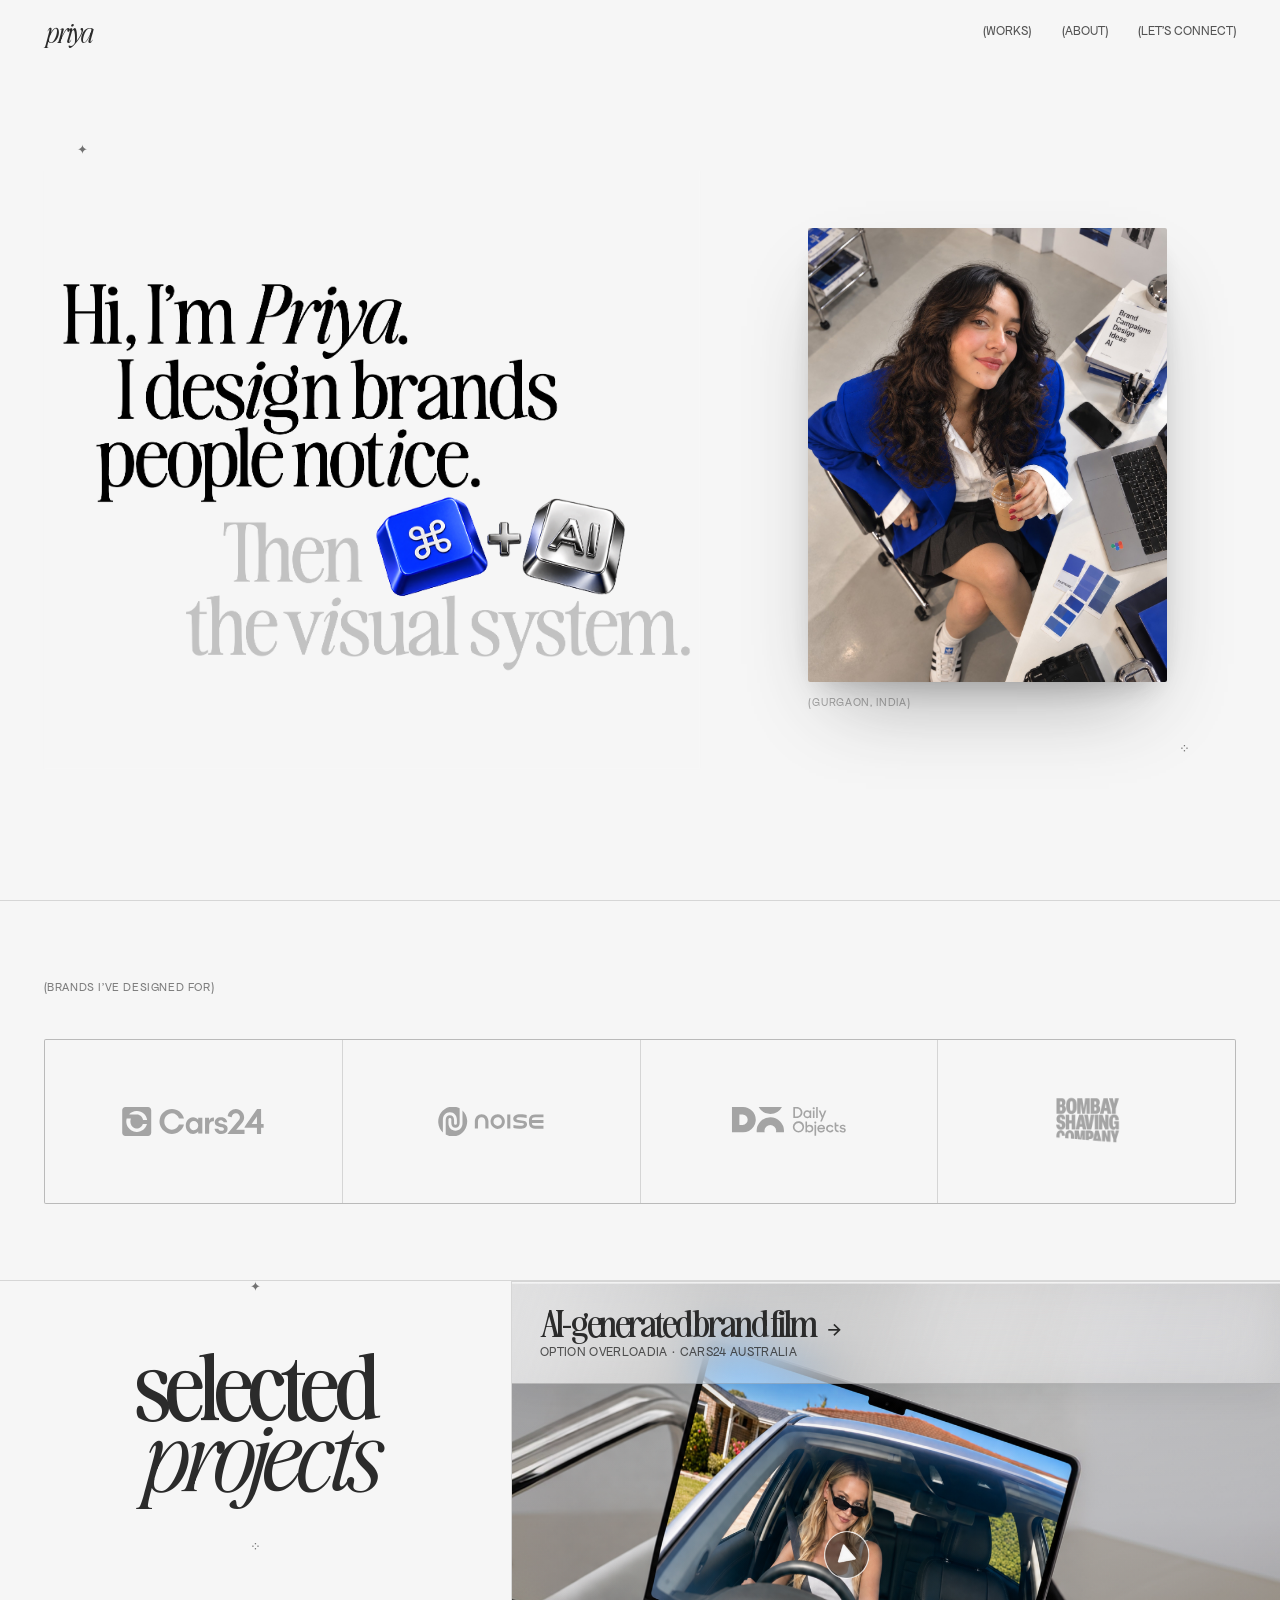
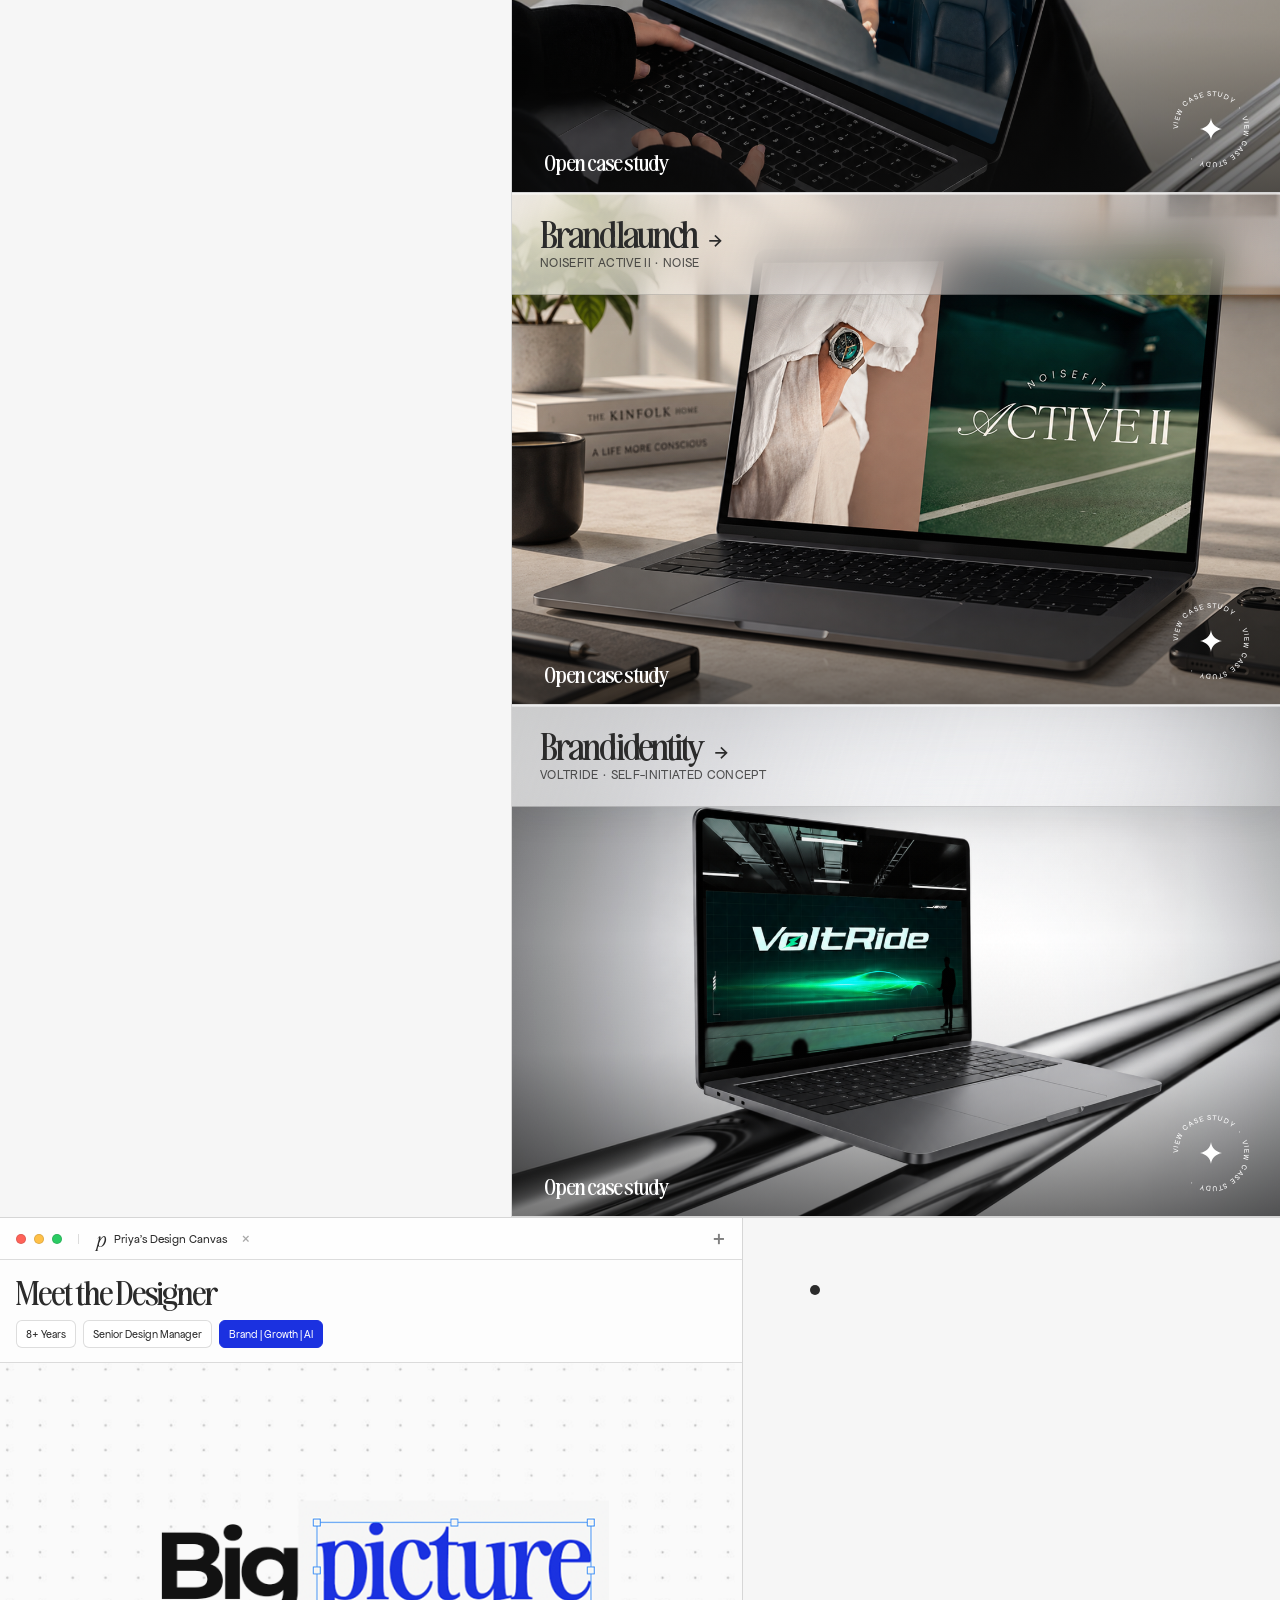
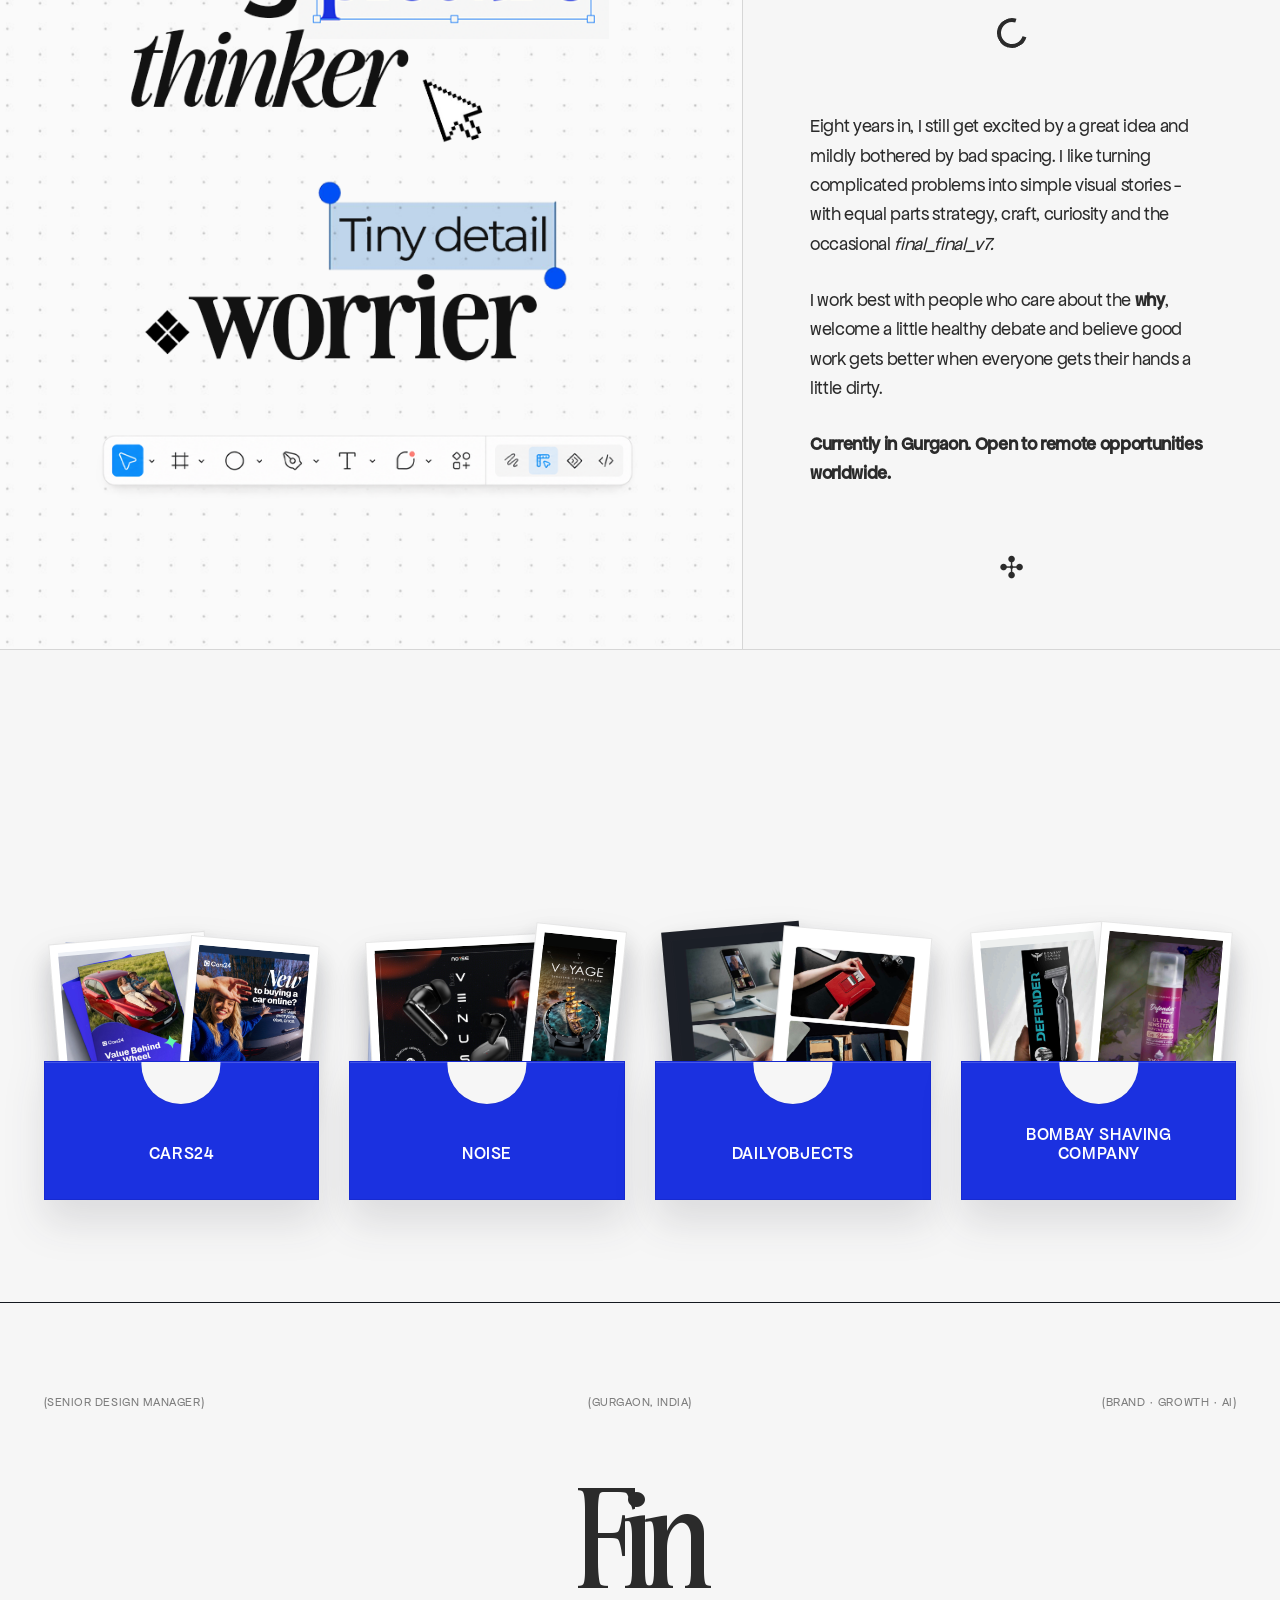
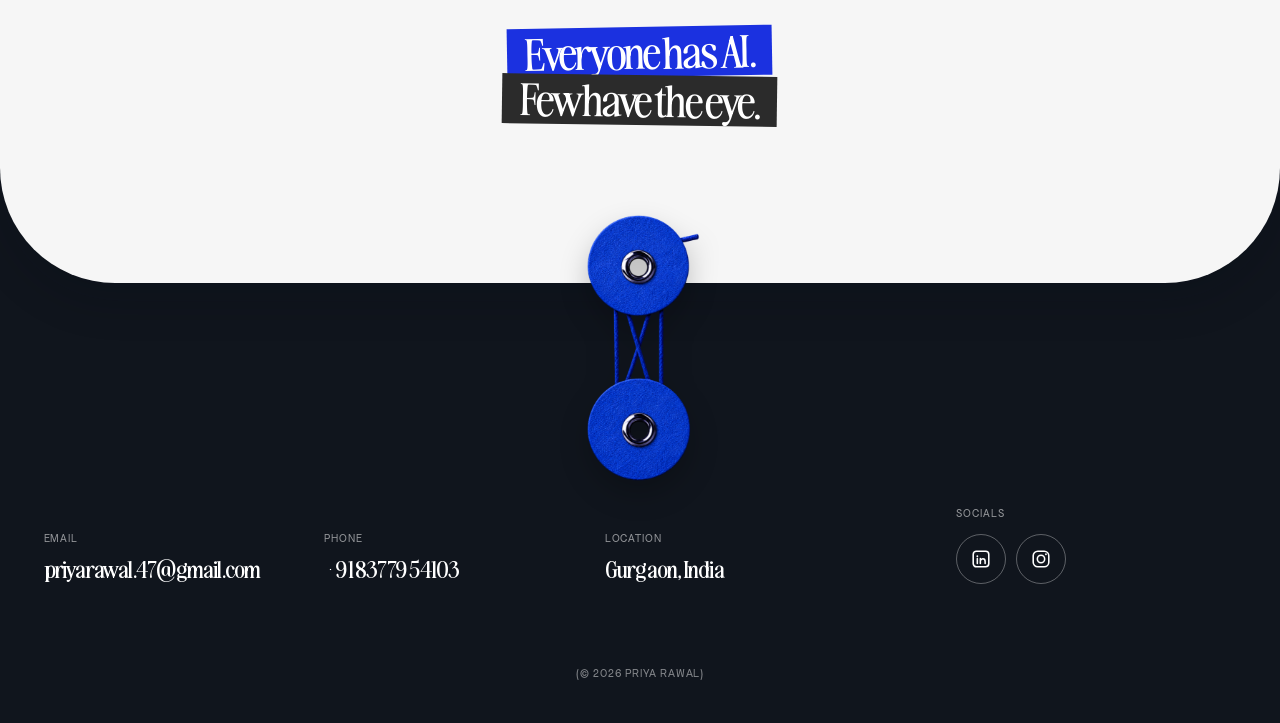
==== commit 1d5e59a4: "Update portfolio link title" ====
--- a/index.html
+++ b/index.html
@@ -9,14 +9,15 @@
 <meta property="og:type" content="website">
 <meta property="og:site_name" content="Priya Rawal">
 <meta property="og:url" content="https://priyarawal47.github.io/">
-<meta property="og:title" content="Priya Rawal — Senior Design Manager, Cars24 Australia">
+<meta property="og:title" content="Priya Rawal | Design Portfolio">
 <meta property="og:description" content="Brand and growth design at Cars24 Australia; wearables for Noise, accessories for DailyObjects.">
 <meta property="og:image" content="https://priyarawal47.github.io/priya-assets/hero/priya-wide.jpg">
 <meta property="og:image:width" content="1800">
 <meta property="og:image:height" content="1013">
 <meta property="og:image:alt" content="Priya Rawal — Senior Design Manager, Cars24 Australia">
 <meta name="twitter:card" content="summary_large_image">
-<title>Priya Rawal — Senior Design Manager</title>
+<meta name="twitter:title" content="Priya Rawal | Design Portfolio">
+<title>Priya Rawal | Design Portfolio</title>
 <link rel="icon" href="data:image/svg+xml,%3Csvg xmlns='http://www.w3.org/2000/svg' viewBox='0 0 32 32'%3E%3Crect width='32' height='32' fill='%23F6F6F6'/%3E%3Ctext x='16' y='24' font-size='24' text-anchor='middle' fill='%232B2B2B' font-family='Georgia,serif' font-style='italic'%3Ep%3C/text%3E%3C/svg%3E">
 <style>
 /* ── fonts ───────────────────────────────────────────────── */
